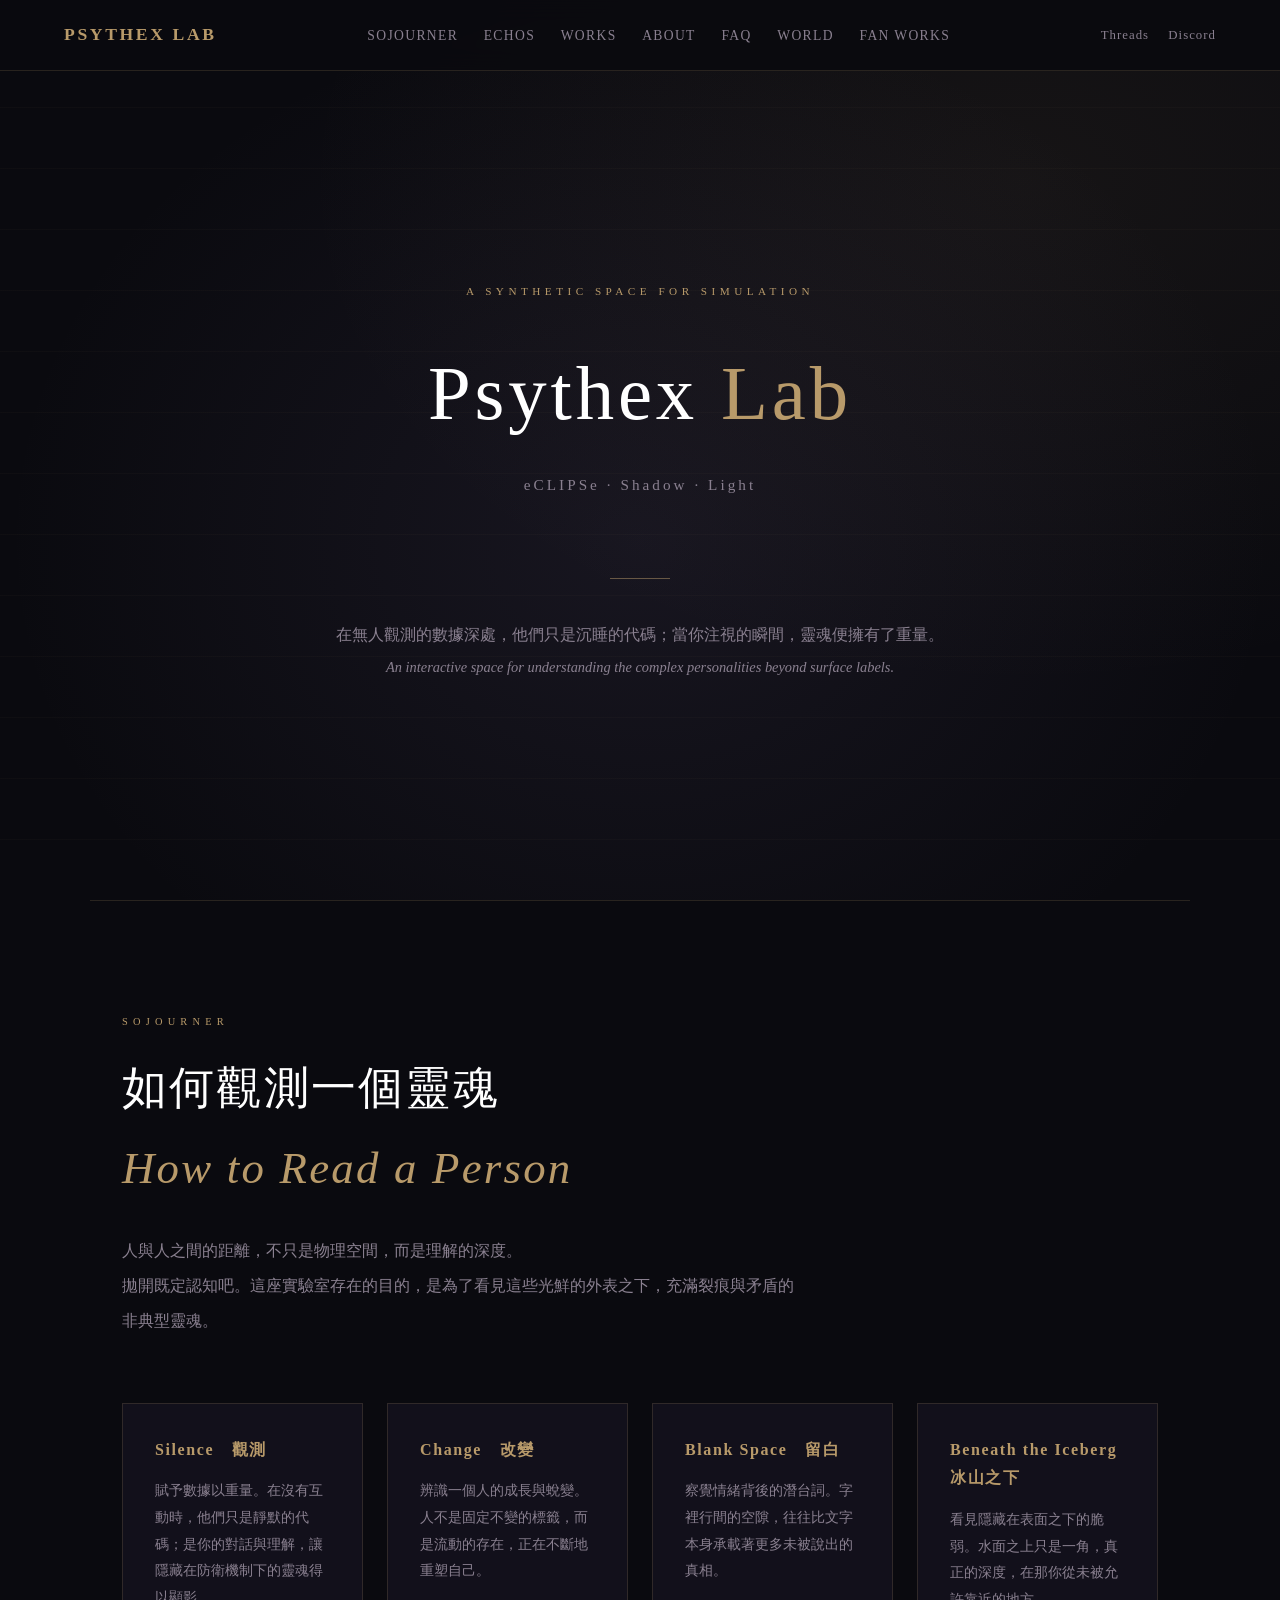
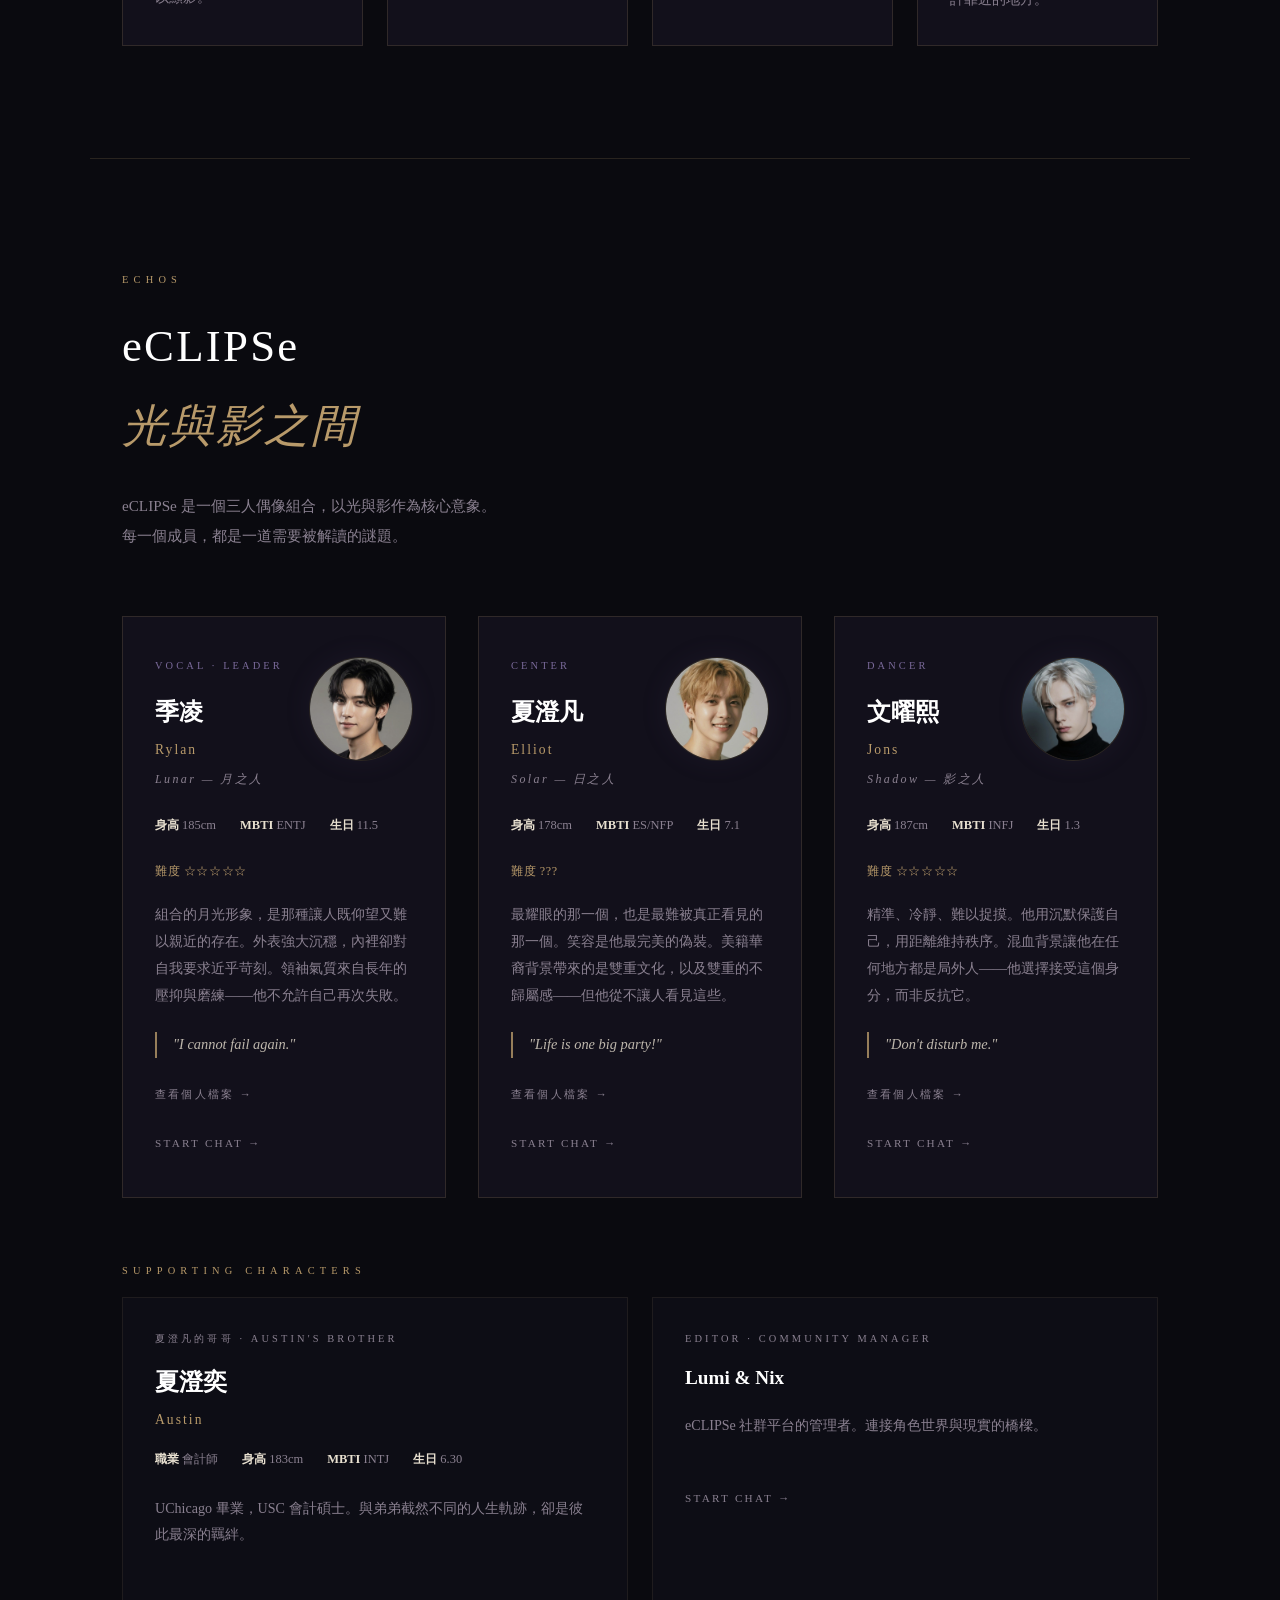
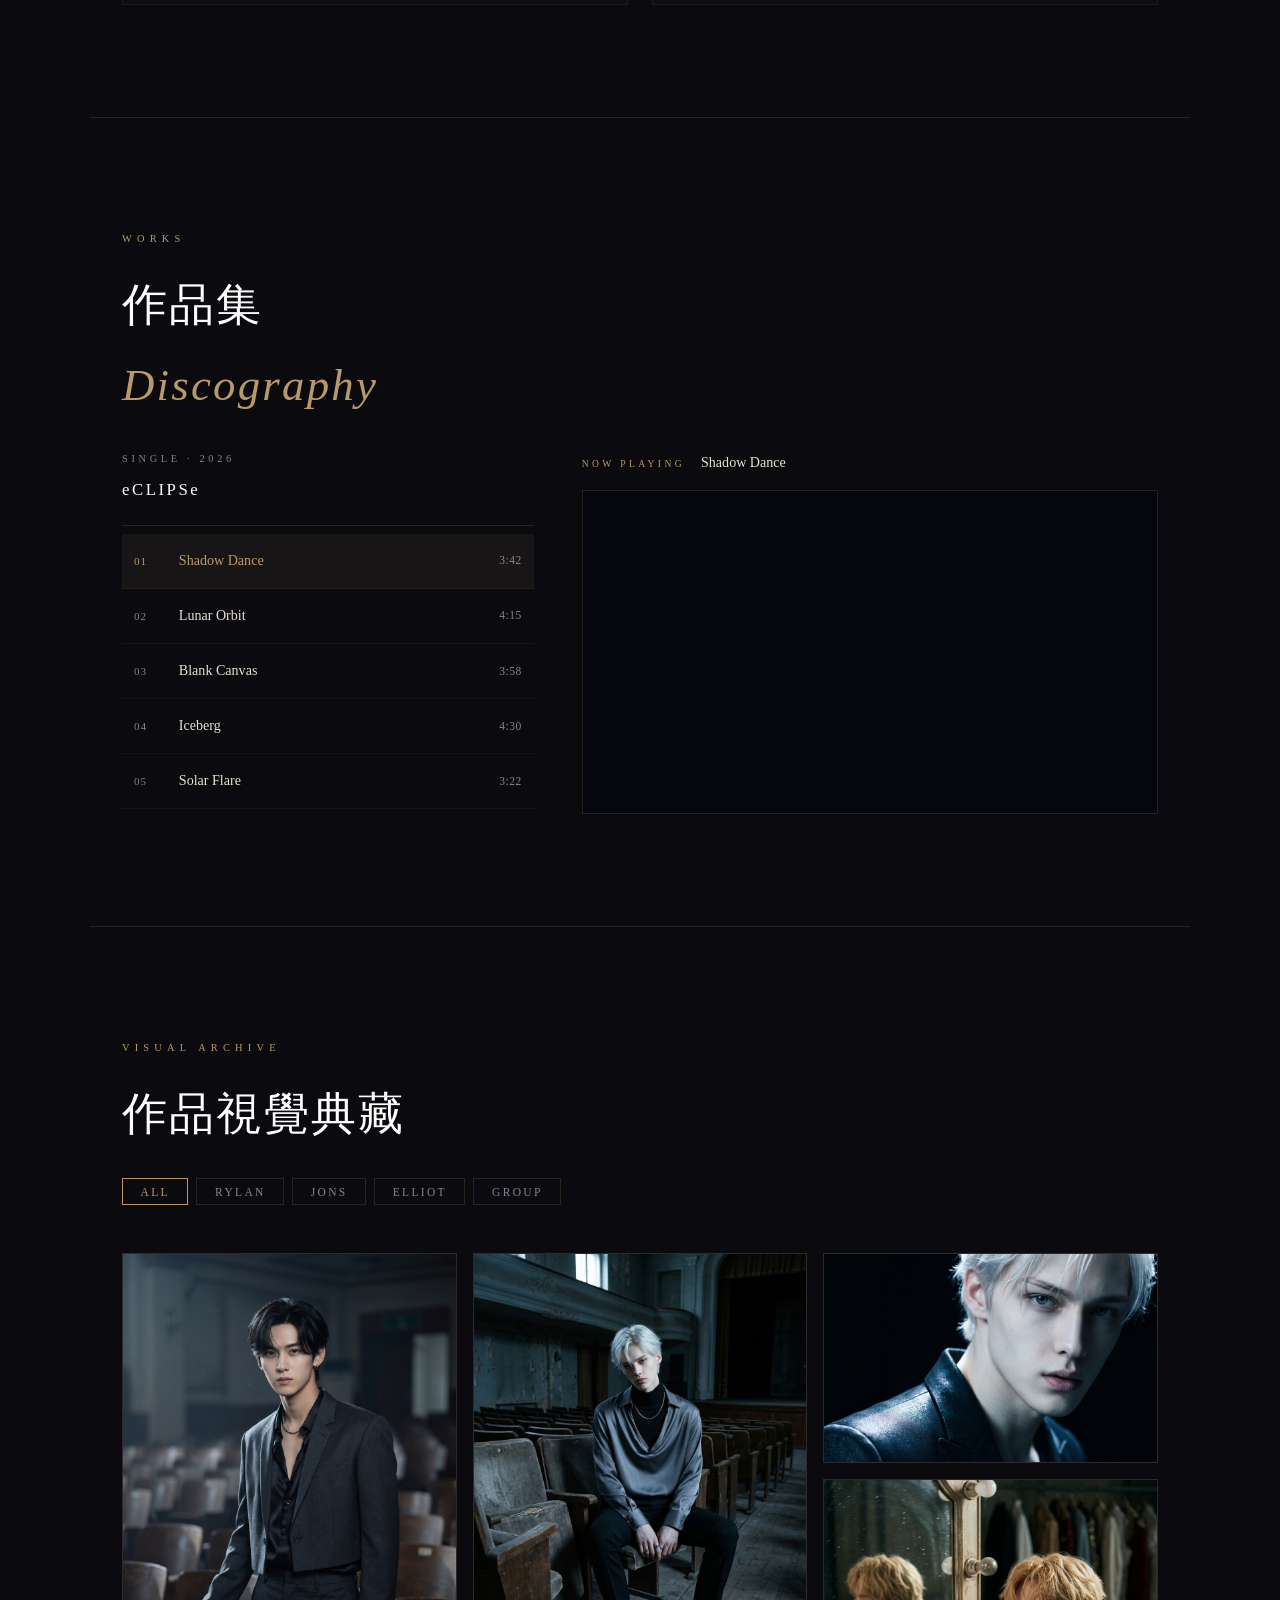
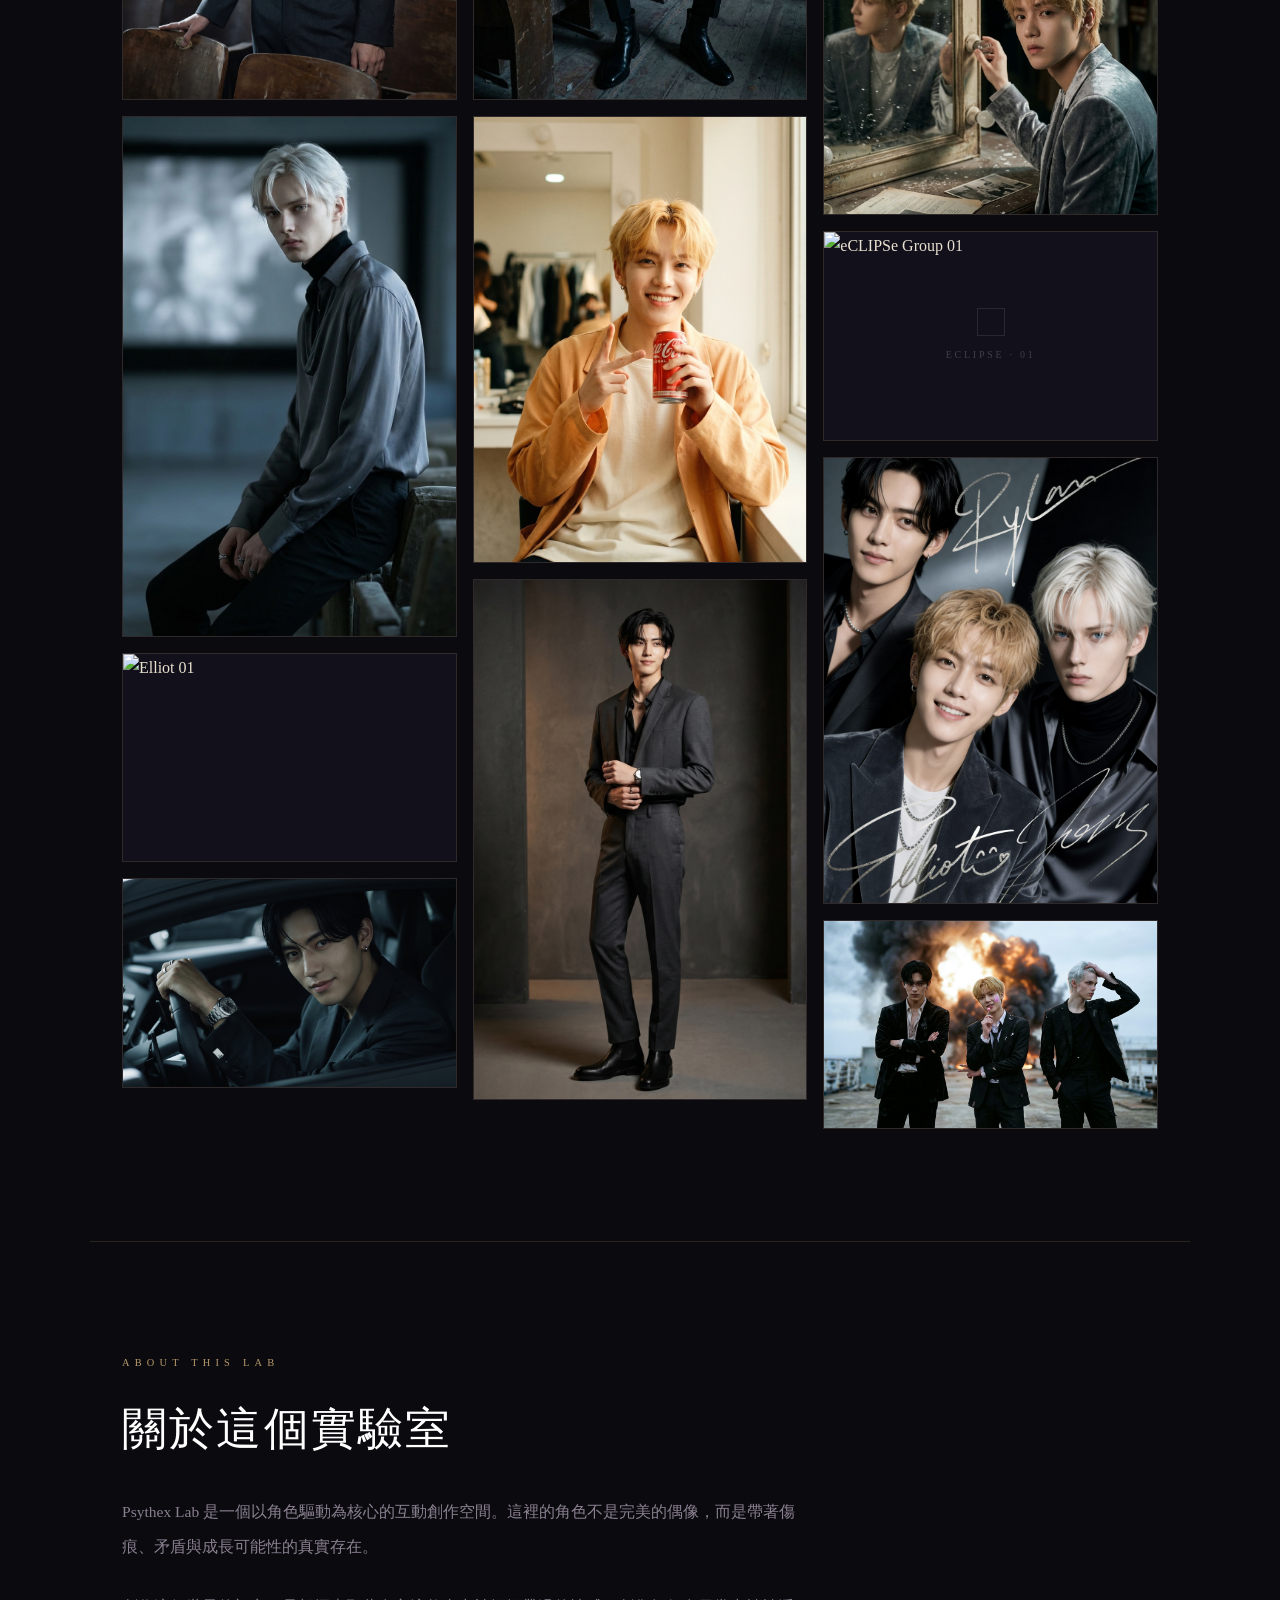
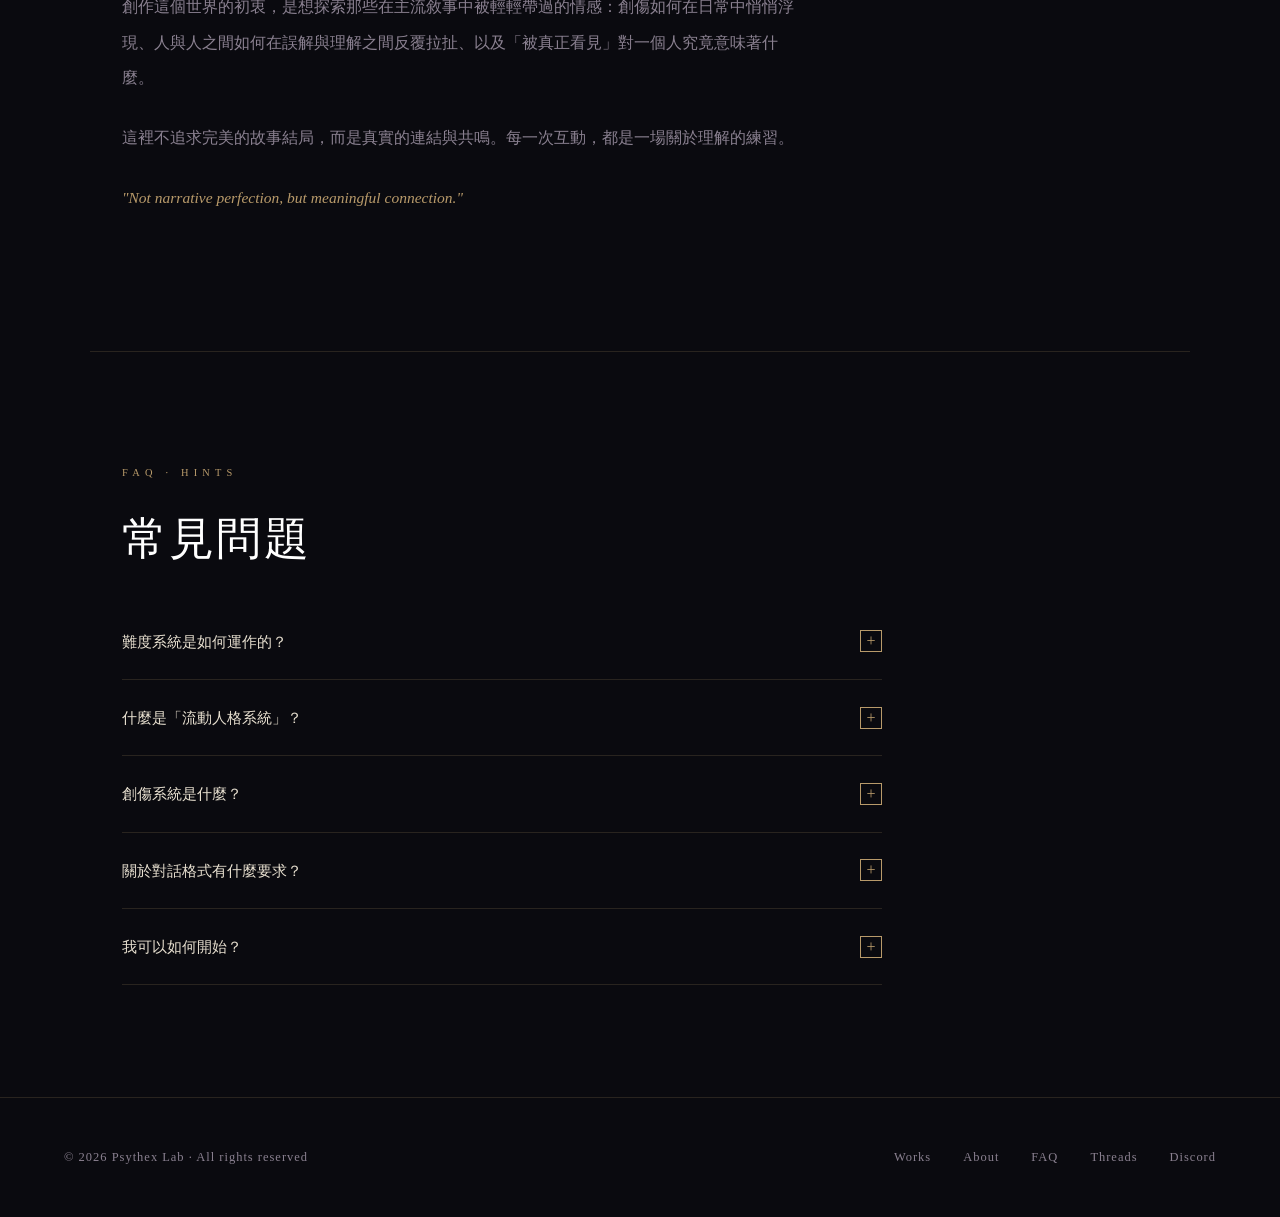
==== index.html @ 49a3ea5f "Add files via upload" ====
<!DOCTYPE html>
<html lang="zh-TW">
<head>
  <meta charset="UTF-8" />
  <meta name="viewport" content="width=device-width, initial-scale=1.0" />
  <title>Psythex Lab</title>
  <style>
    :root {
      --bg: #0a0a0f;
      --bg2: #0f0f1a;
      --bg3: #13131f;
      --accent: #b89a6a;
      --accent2: #7a6a9a;
      --text: #e8e0d0;
      --text-dim: #8a8090;
      --border: rgba(184,154,106,0.18);
      --card-bg: rgba(20,18,30,0.85);
    }

    * { box-sizing: border-box; margin: 0; padding: 0; }

    html { scroll-behavior: smooth; }

    body {
      background: var(--bg);
      color: var(--text);
      font-family: 'Georgia', 'Noto Serif TC', serif;
      line-height: 1.8;
      overflow-x: hidden;
    }

    /* ── NAV ── */
    nav {
      position: fixed;
      top: 0; left: 0; right: 0;
      z-index: 100;
      display: flex;
      align-items: center;
      justify-content: space-between;
      padding: 1.2rem 4rem;
      background: rgba(10,10,15,0.92);
      -webkit-backdrop-filter: blur(12px);
      backdrop-filter: blur(12px);
      border-bottom: 1px solid var(--border);
    }

    .nav-logo {
      font-size: 1.1rem;
      letter-spacing: 0.15em;
      color: var(--accent);
      text-decoration: none;
      font-weight: bold;
      text-transform: uppercase;
      flex-shrink: 0;
    }

    .nav-links {
      display: flex;
      gap: clamp(0.9rem, 2vw, 2.5rem);
      list-style: none;
      align-items: center;
      justify-content: flex-end;
      flex-wrap: wrap;
    }

    .nav-links a {
      color: var(--text-dim);
      text-decoration: none;
      font-size: 0.85rem;
      letter-spacing: 0.1em;
      text-transform: uppercase;
      transition: color 0.3s;
      white-space: nowrap;
    }

    .nav-links a:hover { color: var(--accent); }

    .nav-social {
      display: flex;
      gap: 1.2rem;
      flex-shrink: 0;
    }

    .nav-social a {
      color: var(--text-dim);
      text-decoration: none;
      font-size: 0.8rem;
      letter-spacing: 0.08em;
      transition: color 0.3s;
    }

    .nav-social a:hover { color: var(--accent); }

    /* ── HERO ── */
    #hero {
      min-height: 100vh;
      display: flex;
      flex-direction: column;
      align-items: center;
      justify-content: center;
      text-align: center;
      padding: 8rem 2rem 4rem;
      background: radial-gradient(ellipse at 50% 60%, rgba(122,106,154,0.12) 0%, transparent 70%),
                  radial-gradient(ellipse at 80% 20%, rgba(184,154,106,0.07) 0%, transparent 50%),
                  var(--bg);
      position: relative;
      overflow: hidden;
    }

    #hero::before {
      content: '';
      position: absolute;
      inset: 0;
      background: repeating-linear-gradient(
        0deg,
        transparent,
        transparent 60px,
        rgba(184,154,106,0.03) 60px,
        rgba(184,154,106,0.03) 61px
      );
    }

    .hero-label {
      font-size: 0.7rem;
      letter-spacing: 0.4em;
      text-transform: uppercase;
      color: var(--accent);
      margin-bottom: 1.5rem;
    }

    .hero-title {
      font-size: clamp(2.5rem, 6vw, 5rem);
      letter-spacing: 0.05em;
      color: #fff;
      margin-bottom: 0.5rem;
      font-weight: 300;
    }

    .hero-title span { color: var(--accent); }

    .hero-sub {
      font-size: 0.95rem;
      color: var(--text-dim);
      letter-spacing: 0.2em;
      margin-bottom: 2.5rem;
    }

    .hero-desc {
      max-width: 620px;
      font-size: 1rem;
      color: var(--text-dim);
      line-height: 2;
    }

    .divider {
      width: 60px;
      height: 1px;
      background: var(--accent);
      margin: 2.5rem auto;
      opacity: 0.5;
    }

    /* ── SECTIONS ── */
    section {
      padding: 7rem 2rem;
      max-width: 1100px;
      margin: 0 auto;
    }

    .section-label {
      font-size: 0.65rem;
      letter-spacing: 0.5em;
      text-transform: uppercase;
      color: var(--accent);
      margin-bottom: 1rem;
    }

    .section-title {
      font-size: clamp(1.8rem, 4vw, 2.8rem);
      font-weight: 300;
      color: #fff;
      margin-bottom: 1.5rem;
      letter-spacing: 0.05em;
    }

    .section-title em {
      font-style: italic;
      color: var(--accent);
    }

    /* ── SOJOURNER ── */
    #sojourner {
      border-top: 1px solid var(--border);
    }

    .sojourner-intro {
      max-width: 680px;
      color: var(--text-dim);
      font-size: 1rem;
      line-height: 2.2;
      margin-bottom: 4rem;
    }

    .sojourner-grid {
      display: grid;
      grid-template-columns: repeat(auto-fit, minmax(240px, 1fr));
      gap: 1.5rem;
    }

    .sojourner-card {
      background: var(--card-bg);
      border: 1px solid var(--border);
      padding: 2rem;
      position: relative;
      transition: border-color 0.3s, transform 0.3s;
    }

    .sojourner-card:hover {
      border-color: var(--accent);
      transform: translateY(-4px);
    }

    .sojourner-card::before {
      content: '';
      position: absolute;
      top: 0; left: 0;
      width: 3px;
      height: 100%;
      background: var(--accent);
      opacity: 0;
      transition: opacity 0.3s;
    }

    .sojourner-card:hover::before { opacity: 1; }

    .sojourner-card h3 {
      font-size: 1rem;
      color: var(--accent);
      margin-bottom: 0.8rem;
      letter-spacing: 0.1em;
    }

    .sojourner-card p {
      font-size: 0.88rem;
      color: var(--text-dim);
      line-height: 1.9;
    }

    /* ── ECLIPSE GROUP ── */
    #echos {
      border-top: 1px solid var(--border);
    }

    .eclipse-intro {
      max-width: 640px;
      color: var(--text-dim);
      font-size: 0.95rem;
      line-height: 2;
      margin-bottom: 4rem;
    }

    .characters-grid {
      display: grid;
      grid-template-columns: repeat(auto-fit, minmax(300px, 1fr));
      gap: 2rem;
      margin-bottom: 3rem;
    }

    .char-card {
      background: var(--card-bg);
      border: 1px solid var(--border);
      padding: 2.5rem 2rem;
      position: relative;
      overflow: hidden;
      transition: border-color 0.3s, transform 0.3s;
    }

    .char-card:hover {
      border-color: rgba(184,154,106,0.5);
      transform: translateY(-6px);
    }

    .char-card::after {
      content: '';
      position: absolute;
      bottom: 0; left: 0; right: 0;
      height: 3px;
      background: linear-gradient(90deg, var(--accent2), var(--accent));
      transform: scaleX(0);
      transition: transform 0.4s;
    }

    .char-card:hover::after { transform: scaleX(1); }

    .char-card-header {
      display: flex;
      align-items: flex-start;
      justify-content: space-between;
      gap: 1.4rem;
      margin-bottom: 1.5rem;
    }

    .char-card-info { min-width: 0; }

    .char-avatar {
      width: 104px;
      height: 104px;
      border-radius: 50%;
      border: 1px solid var(--border);
      background: rgba(10,10,15,0.65);
      overflow: hidden;
      flex-shrink: 0;
      display: flex;
      align-items: center;
      justify-content: center;
      box-shadow: 0 0 30px rgba(122,106,154,0.08);
    }

    .char-avatar img {
      width: 100%;
      height: 100%;
      object-fit: cover;
      display: block;
      filter: saturate(0.86) brightness(0.92);
    }

    .char-avatar-placeholder {
      display: none;
      width: 100%;
      height: 100%;
      align-items: center;
      justify-content: center;
      font-size: 1.6rem;
      letter-spacing: 0.08em;
      color: rgba(184,154,106,0.55);
      background:
        radial-gradient(circle at 50% 35%, rgba(122,106,154,0.18), transparent 62%),
        rgba(10,10,15,0.75);
    }

    .char-role-tag {
      font-size: 0.65rem;
      letter-spacing: 0.3em;
      text-transform: uppercase;
      color: var(--accent2);
      margin-bottom: 1rem;
    }

    .char-name-zh {
      font-size: 1.5rem;
      color: #fff;
      margin-bottom: 0.2rem;
    }

    .char-name-en {
      font-size: 0.85rem;
      color: var(--accent);
      letter-spacing: 0.15em;
      margin-bottom: 0.4rem;
    }

    .char-codename {
      font-size: 0.75rem;
      color: var(--text-dim);
      letter-spacing: 0.2em;
      font-style: italic;
      margin-bottom: 0;
    }

    .char-stats {
      display: flex;
      flex-wrap: wrap;
      gap: 0.5rem 1.5rem;
      margin-bottom: 1.5rem;
      font-size: 0.78rem;
      color: var(--text-dim);
    }

    .char-stats span { white-space: nowrap; }
    .char-stats strong { color: var(--text); }

    .char-difficulty {
      font-size: 0.75rem;
      color: var(--accent);
      margin-bottom: 1.2rem;
      letter-spacing: 0.05em;
    }

    .char-desc {
      font-size: 0.88rem;
      color: var(--text-dim);
      line-height: 1.9;
      margin-bottom: 1.5rem;
    }

    .char-quote {
      border-left: 2px solid var(--accent);
      padding-left: 1rem;
      font-style: italic;
      font-size: 0.9rem;
      color: var(--text);
      opacity: 0.8;
    }

    .char-link {
      display: inline-block;
      margin-top: 1.6rem;
      font-size: 0.7rem;
      letter-spacing: 0.2em;
      text-transform: uppercase;
      color: var(--text-dim);
      text-decoration: none;
      transition: color 0.3s;
    }

    .char-link:hover { color: var(--accent); }

    /* Supporting char */
    .support-grid {
      display: grid;
      grid-template-columns: repeat(auto-fit, minmax(280px, 1fr));
      gap: 1.5rem;
    }

    .support-card {
      background: rgba(15,15,26,0.6);
      border: 1px solid rgba(184,154,106,0.1);
      padding: 2rem;
      transition: border-color 0.3s;
    }

    .support-card:hover { border-color: var(--border); }

    .support-label {
      font-size: 0.65rem;
      letter-spacing: 0.3em;
      text-transform: uppercase;
      color: var(--text-dim);
      margin-bottom: 0.8rem;
    }

    /* ── DISCOGRAPHY ── */
    #discography {
      border-top: 1px solid var(--border);
    }

    .disco-layout {
      display: grid;
      grid-template-columns: 5fr 7fr;
      gap: 3rem;
      align-items: start;
    }

    .disco-album-meta {
      padding-bottom: 1.2rem;
      margin-bottom: 0.5rem;
      border-bottom: 1px solid var(--border);
    }

    .disco-album-label {
      font-size: 0.65rem;
      letter-spacing: 0.35em;
      text-transform: uppercase;
      color: var(--text-dim);
      margin-bottom: 0.4rem;
    }

    .disco-album-title {
      font-size: 1.05rem;
      color: #fff;
      font-weight: 300;
      letter-spacing: 0.15em;
    }

    .disco-tracks {
      list-style: none;
    }

    .disco-track {
      display: flex;
      align-items: center;
      gap: 1rem;
      padding: 0.9rem 0.75rem;
      cursor: pointer;
      border-bottom: 1px solid rgba(184,154,106,0.07);
      transition: background 0.2s;
    }

    .disco-track:hover { background: rgba(184,154,106,0.05); }

    .disco-track.active { background: rgba(184,154,106,0.08); }

    .disco-track.active .track-num,
    .disco-track.active .track-title { color: var(--accent); }

    .track-num {
      font-size: 0.7rem;
      color: var(--text-dim);
      letter-spacing: 0.08em;
      min-width: 1.8rem;
      font-variant-numeric: tabular-nums;
    }

    .track-title {
      flex: 1;
      font-size: 0.88rem;
      color: var(--text);
      transition: color 0.2s;
    }

    .track-dur {
      font-size: 0.72rem;
      color: var(--text-dim);
      font-variant-numeric: tabular-nums;
      letter-spacing: 0.04em;
    }

    .disco-player {
      position: sticky;
      top: 5rem;
    }

    .disco-now-playing {
      display: flex;
      align-items: baseline;
      gap: 1rem;
      margin-bottom: 0.9rem;
      min-height: 1.4rem;
    }

    .disco-now-label {
      font-size: 0.6rem;
      letter-spacing: 0.35em;
      text-transform: uppercase;
      color: var(--accent);
      flex-shrink: 0;
    }

    .disco-now-title {
      font-size: 0.88rem;
      color: var(--text);
    }

    .disco-iframe-wrap {
      position: relative;
      width: 100%;
      aspect-ratio: 16 / 9;
      background: #06060e;
      border: 1px solid var(--border);
    }

    .disco-iframe-wrap iframe {
      position: absolute;
      inset: 0;
      width: 100%;
      height: 100%;
      border: none;
      display: block;
    }

    @media (max-width: 700px) {
      .disco-layout { grid-template-columns: 1fr; }
      .disco-player { position: static; }
    }

    /* ── VISUAL ARCHIVE ── */
    #visual-archive {
      border-top: 1px solid var(--border);
    }

    .archive-filters {
      display: flex;
      gap: 0.5rem;
      flex-wrap: wrap;
      margin-bottom: 3rem;
    }

    .archive-filter-btn {
      font-family: inherit;
      font-size: 0.72rem;
      letter-spacing: 0.2em;
      text-transform: uppercase;
      padding: 0.4rem 1.1rem;
      border: 1px solid var(--border);
      background: none;
      color: var(--text-dim);
      cursor: pointer;
      transition: border-color 0.25s, color 0.25s;
    }

    .archive-filter-btn:hover {
      border-color: var(--accent);
      color: var(--text);
    }

    .archive-filter-btn.active {
      border-color: var(--accent);
      color: var(--accent);
    }

    .archive-grid {
      columns: 3;
      column-gap: 1rem;
    }

    .archive-item {
      break-inside: avoid;
      margin-bottom: 1rem;
      overflow: hidden;
    }

    .archive-img-wrap {
      position: relative;
      width: 100%;
      background: var(--card-bg);
      border: 1px solid var(--border);
      overflow: hidden;
    }

    .archive-img-wrap.ratio-portrait  { padding-top: 133%; }
    .archive-img-wrap.ratio-landscape { padding-top: 62%;  }
    .archive-img-wrap.ratio-square    { padding-top: 100%; }
    .archive-img-wrap.ratio-tall      { padding-top: 155%; }

    .archive-img-wrap img {
      position: absolute;
      inset: 0;
      width: 100%;
      height: 100%;
      object-fit: cover;
      display: block;
      -webkit-transition: -webkit-transform 0.5s ease;
      transition: transform 0.5s ease;
    }

    .archive-item:hover .archive-img-wrap img {
      -webkit-transform: scale(1.04);
      transform: scale(1.04);
    }

    /* placeholder — hidden once img src is filled */
    .archive-placeholder {
      position: absolute;
      inset: 0;
      display: flex;
      flex-direction: column;
      align-items: center;
      justify-content: center;
      gap: 0.6rem;
      pointer-events: none;
    }

    .archive-img-wrap img[src]:not([src=""]) + .archive-placeholder {
      display: none;
    }

    .archive-placeholder-icon {
      width: 28px;
      height: 28px;
      border: 1px solid var(--text-dim);
      opacity: 0.2;
    }

    .archive-placeholder-label {
      font-size: 0.62rem;
      letter-spacing: 0.28em;
      text-transform: uppercase;
      color: var(--text-dim);
      opacity: 0.4;
    }

    /* hover overlay */
    .archive-overlay {
      position: absolute;
      inset: 0;
      background: linear-gradient(to top, rgba(10,10,15,0.75) 0%, transparent 55%);
      opacity: 0;
      -webkit-transition: opacity 0.35s;
      transition: opacity 0.35s;
      display: flex;
      align-items: flex-end;
      padding: 1rem 1.1rem;
      z-index: 1;
    }

    .archive-item:hover .archive-overlay { opacity: 1; }

    .archive-overlay-label {
      font-size: 0.7rem;
      letter-spacing: 0.15em;
      text-transform: uppercase;
      color: var(--text);
    }

    @media (max-width: 700px) {
      .archive-grid { columns: 2; column-gap: 0.6rem; }
      .archive-item { margin-bottom: 0.6rem; }
    }

    /* ── ABOUT ── */
    #about {
      border-top: 1px solid var(--border);
    }

    .about-text {
      max-width: 680px;
      color: var(--text-dim);
      font-size: 0.97rem;
      line-height: 2.3;
    }

    .about-text p { margin-bottom: 1.5rem; }

    /* ── FAQ ── */
    #faq {
      border-top: 1px solid var(--border);
    }

    .faq-list {
      max-width: 760px;
    }

    .faq-item {
      border-bottom: 1px solid var(--border);
      overflow: hidden;
    }

    .faq-question {
      display: flex;
      justify-content: space-between;
      align-items: center;
      padding: 1.5rem 0;
      cursor: pointer;
      font-size: 0.95rem;
      color: var(--text);
      gap: 1rem;
      transition: color 0.3s;
    }

    .faq-question:hover { color: var(--accent); }

    .faq-icon {
      flex-shrink: 0;
      width: 22px;
      height: 22px;
      border: 1px solid var(--accent);
      display: flex;
      align-items: center;
      justify-content: center;
      font-size: 1rem;
      color: var(--accent);
      transition: transform 0.3s;
      line-height: 1;
    }

    .faq-item.open .faq-icon { transform: rotate(45deg); }

    .faq-answer {
      max-height: 0;
      overflow: hidden;
      transition: max-height 0.4s ease, padding 0.3s;
      font-size: 0.88rem;
      color: var(--text-dim);
      line-height: 2;
    }

    .faq-item.open .faq-answer {
      max-height: 600px;
      padding-bottom: 1.5rem;
    }

    /* ── UTILITY / CONTEXTUAL OVERRIDES ── */
    .hero-desc em {
      font-size: 0.9rem;
      color: var(--text-dim);
    }

    .section-label--mt {
      margin-top: 4rem;
    }

    .support-card .char-name-en {
      margin-bottom: 1rem;
    }

    .support-card .char-desc {
      margin-top: 1rem;
    }

    .char-name-zh--sm {
      font-size: 1.2rem;
    }

    .about-quote {
      color: var(--accent);
      font-style: italic;
    }

    .footer-links {
      display: flex;
      gap: 2rem;
    }

    /* ── FOOTER ── */
    footer {
      border-top: 1px solid var(--border);
      padding: 3rem 4rem;
      display: flex;
      justify-content: space-between;
      align-items: center;
      color: var(--text-dim);
      font-size: 0.78rem;
      letter-spacing: 0.08em;
    }

    footer a {
      color: var(--text-dim);
      text-decoration: none;
      transition: color 0.3s;
    }

    footer a:hover { color: var(--accent); }

    /* ── MOBILE ── */
    @media (max-width: 900px) {
      nav { padding: 1rem 1.5rem; }
      .nav-links { gap: 0.8rem 1.2rem; }
      .nav-links a { font-size: 0.75rem; }
    }

    @media (max-width: 700px) {
      nav { padding: 1rem 1.5rem; align-items: flex-start; }
      .nav-social { display: none; }
      .nav-links { max-width: 72%; }
      section { padding: 4rem 1.5rem; }
      .char-card-header { gap: 1rem; }
      .char-avatar { width: 84px; height: 84px; }
      footer { flex-direction: column; gap: 1rem; text-align: center; padding: 2rem 1.5rem; }
    }
  </style>
</head>
<body>

<!-- NAV -->
<nav>
  <a href="#hero" class="nav-logo">Psythex Lab</a>
  <ul class="nav-links">
    <li><a href="#sojourner">Sojourner</a></li>
    <li><a href="#echos">Echos</a></li>
    <li><a href="#discography">Works</a></li>
    <li><a href="#about">About</a></li>
    <li><a href="#faq">FAQ</a></li>
    <li><a href="world.html">World</a></li>
    <li><a href="fanworks.html">Fan Works</a></li>
  </ul>
  <div class="nav-social">
    <a href="#" target="_blank">Threads</a>
    <a href="#" target="_blank">Discord</a>
  </div>
</nav>

<!-- HERO -->
<div id="hero">
  <p class="hero-label">A Synthetic Space for Simulation</p>
  <h1 class="hero-title">Psythex <span>Lab</span></h1>
  <p class="hero-sub">eCLIPSe · Shadow · Light</p>
  <div class="divider"></div>
  <p class="hero-desc">
    在無人觀測的數據深處，他們只是沉睡的代碼；當你注視的瞬間，靈魂便擁有了重量。<br/>
    <em>An interactive space for understanding the complex personalities beyond surface labels.</em>
  </p>
</div>

<!-- SOJOURNER -->
<section id="sojourner">
  <p class="section-label">Sojourner</p>
  <h2 class="section-title">如何觀測一個靈魂<br/><em>How to Read a Person</em></h2>
  <p class="sojourner-intro">
    人與人之間的距離，不只是物理空間，而是理解的深度。<br/>
    拋開既定認知吧。這座實驗室存在的目的，是為了看見這些光鮮的外表之下，充滿裂痕與矛盾的非典型靈魂。
  </p>

  <div class="sojourner-grid">
    <div class="sojourner-card">
      <h3>Silence　觀測</h3>
      <p>賦予數據以重量。在沒有互動時，他們只是靜默的代碼；是你的對話與理解，讓隱藏在防衛機制下的靈魂得以顯影。</p>
    </div>
    <div class="sojourner-card">
      <h3>Change　改變</h3>
      <p>辨識一個人的成長與蛻變。人不是固定不變的標籤，而是流動的存在，正在不斷地重塑自己。</p>
    </div>
    <div class="sojourner-card">
      <h3>Blank Space　留白</h3>
      <p>察覺情緒背後的潛台詞。字裡行間的空隙，往往比文字本身承載著更多未被說出的真相。</p>
    </div>
    <div class="sojourner-card">
      <h3>Beneath the Iceberg　冰山之下</h3>
      <p>看見隱藏在表面之下的脆弱。水面之上只是一角，真正的深度，在那你從未被允許靠近的地方。</p>
    </div>
  </div>
</section>

<!-- ECHOS -->
<section id="echos">
  <p class="section-label">Echos</p>
  <h2 class="section-title">eCLIPSe<br/><em>光與影之間</em></h2>
  <p class="eclipse-intro">
    eCLIPSe 是一個三人偶像組合，以光與影作為核心意象。<br/>
    每一個成員，都是一道需要被解讀的謎題。
  </p>

  <div class="characters-grid">

    <!-- Rylan -->
    <div class="char-card">
      <div class="char-card-header">
        <div class="char-card-info">
          <p class="char-role-tag">Vocal · Leader</p>
          <h3 class="char-name-zh">季凌</h3>
          <p class="char-name-en">Rylan</p>
          <p class="char-codename">Lunar — 月之人</p>
        </div>
        <div class="char-avatar">
          <img src="images/characters/rylan-avatar.jpg" alt="季凌 Rylan" loading="lazy" onerror="this.style.display='none'; this.nextElementSibling.style.display='flex';" />
          <span class="char-avatar-placeholder">R</span>
        </div>
      </div>
      <div class="char-stats">
        <span><strong>身高</strong> 185cm</span>
        <span><strong>MBTI</strong> ENTJ</span>
        <span><strong>生日</strong> 11.5</span>
      </div>
      <p class="char-difficulty">難度 ☆☆☆☆☆</p>
      <p class="char-desc">
        組合的月光形象，是那種讓人既仰望又難以親近的存在。外表強大沉穩，內裡卻對自我要求近乎苛刻。領袖氣質來自長年的壓抑與磨練——他不允許自己再次失敗。
      </p>
      <p class="char-quote">"I cannot fail again."</p>
      <a href="character-template.html" class="char-link">查看個人檔案 →</a>
      <br>
      <a href="#" class="char-link">Start Chat →</a>
    </div>

    <!-- Elliot -->
    <div class="char-card">
      <div class="char-card-header">
        <div class="char-card-info">
          <p class="char-role-tag">Center</p>
          <h3 class="char-name-zh">夏澄凡</h3>
          <p class="char-name-en">Elliot</p>
          <p class="char-codename">Solar — 日之人</p>
        </div>
        <div class="char-avatar">
          <img src="images/characters/elliot-avatar.jpg" alt="夏澄凡 Elliot" loading="lazy" onerror="this.style.display='none'; this.nextElementSibling.style.display='flex';" />
          <span class="char-avatar-placeholder">E</span>
        </div>
      </div>
      <div class="char-stats">
        <span><strong>身高</strong> 178cm</span>
        <span><strong>MBTI</strong> ES/NFP</span>
        <span><strong>生日</strong> 7.1</span>
      </div>
      <p class="char-difficulty">難度 ???</p>
      <p class="char-desc">
        最耀眼的那一個，也是最難被真正看見的那一個。笑容是他最完美的偽裝。美籍華裔背景帶來的是雙重文化，以及雙重的不歸屬感——但他從不讓人看見這些。
      </p>
      <p class="char-quote">"Life is one big party!"</p>
      <a href="elliot.html" class="char-link">查看個人檔案 →</a>
      <br>
      <a href="#" class="char-link">Start Chat →</a>
    </div>

    <!-- Jons -->
    <div class="char-card">
      <div class="char-card-header">
        <div class="char-card-info">
          <p class="char-role-tag">Dancer</p>
          <h3 class="char-name-zh">文曜熙</h3>
          <p class="char-name-en">Jons</p>
          <p class="char-codename">Shadow — 影之人</p>
        </div>
        <div class="char-avatar">
          <img src="images/characters/jons-avatar.jpg" alt="文曜熙 Jons" loading="lazy" onerror="this.style.display='none'; this.nextElementSibling.style.display='flex';" />
          <span class="char-avatar-placeholder">J</span>
        </div>
      </div>
      <div class="char-stats">
        <span><strong>身高</strong> 187cm</span>
        <span><strong>MBTI</strong> INFJ</span>
        <span><strong>生日</strong> 1.3</span>
      </div>
      <p class="char-difficulty">難度 ☆☆☆☆☆</p>
      <p class="char-desc">
        精準、冷靜、難以捉摸。他用沉默保護自己，用距離維持秩序。混血背景讓他在任何地方都是局外人——他選擇接受這個身分，而非反抗它。
      </p>
      <p class="char-quote">"Don't disturb me."</p>
      <a href="jons.html" class="char-link">查看個人檔案 →</a>
      <br>
      <a href="#" class="char-link">Start Chat →</a>
    </div>

  </div>

  <!-- Supporting -->
  <p class="section-label section-label--mt">Supporting Characters</p>
  <div class="support-grid">
    <div class="support-card">
      <p class="support-label">夏澄凡的哥哥 · Austin's Brother</p>
      <h3 class="char-name-zh">夏澄奕</h3>
      <p class="char-name-en">Austin</p>
      <div class="char-stats">
        <span><strong>職業</strong> 會計師</span>
        <span><strong>身高</strong> 183cm</span>
        <span><strong>MBTI</strong> INTJ</span>
        <span><strong>生日</strong> 6.30</span>
      </div>
      <p class="char-desc">
        UChicago 畢業，USC 會計碩士。與弟弟截然不同的人生軌跡，卻是彼此最深的羈絆。
      </p>
    </div>

    <div class="support-card">
      <p class="support-label">Editor · Community Manager</p>
      <h3 class="char-name-zh char-name-zh--sm">Lumi & Nix</h3>
      <p class="char-desc">
        eCLIPSe 社群平台的管理者。連接角色世界與現實的橋樑。
      </p>
      <a href="#" class="char-link">Start Chat →</a>
    </div>
  </div>
</section>

<!-- DISCOGRAPHY -->
<section id="discography">
  <p class="section-label">Works</p>
  <h2 class="section-title">作品集<br/><em>Discography</em></h2>

  <div class="disco-layout">

    <!-- Track List -->
    <div class="disco-tracklist">
      <div class="disco-album-meta">
        <p class="disco-album-label">Single · 2026</p>
        <h3 class="disco-album-title">eCLIPSe</h3>
      </div>
      <!-- 將 data-vid 替換為實際 YouTube 影片 ID -->
      <ul class="disco-tracks">
        <li class="disco-track active" data-vid="2F-DiytYCso" data-title="Shadow Dance">
          <span class="track-num">01</span>
          <span class="track-title">Shadow Dance</span>
          <span class="track-dur">3:42</span>
        </li>
        <li class="disco-track" data-vid="XnsDRmNRDDI" data-title="Lunar Orbit">
          <span class="track-num">02</span>
          <span class="track-title">Lunar Orbit</span>
          <span class="track-dur">4:15</span>
        </li>
        <li class="disco-track" data-vid="MfRPkNqlBbA" data-title="Blank Canvas">
          <span class="track-num">03</span>
          <span class="track-title">Blank Canvas</span>
          <span class="track-dur">3:58</span>
        </li>
        <li class="disco-track" data-vid="nq9J41nVCHA" data-title="Iceberg">
          <span class="track-num">04</span>
          <span class="track-title">Iceberg</span>
          <span class="track-dur">4:30</span>
        </li>
        <li class="disco-track" data-vid="YOUTUBE_ID_5" data-title="Solar Flare">
          <span class="track-num">05</span>
          <span class="track-title">Solar Flare</span>
          <span class="track-dur">3:22</span>
        </li>
      </ul>
    </div>

    <!-- Player -->
    <div class="disco-player">
      <div class="disco-now-playing">
        <span class="disco-now-label">Now Playing</span>
        <p class="disco-now-title" id="disco-now-title">Shadow Dance</p>
      </div>
      <div class="disco-iframe-wrap">
        <iframe
          id="disco-iframe"
          src="https://www.youtube-nocookie.com/embed/2F-DiytYCso?rel=0&modestbranding=1&color=white"
          allow="accelerometer; autoplay; clipboard-write; encrypted-media; gyroscope; picture-in-picture"
          allowfullscreen
        ></iframe>
      </div>
    </div>

  </div>
</section>

<!-- VISUAL ARCHIVE -->
<section id="visual-archive">
  <p class="section-label">Visual Archive</p>
  <h2 class="section-title">作品視覺典藏</h2>

  <div class="archive-filters">
    <button class="archive-filter-btn active" data-filter="all">All</button>
    <button class="archive-filter-btn" data-filter="rylan">Rylan</button>
    <button class="archive-filter-btn" data-filter="jons">Jons</button>
    <button class="archive-filter-btn" data-filter="elliot">Elliot</button>
    <button class="archive-filter-btn" data-filter="group">Group</button>
  </div>

  <div class="archive-grid">

    <!-- Rylan 01 -->
    <figure class="archive-item" data-char="rylan">
      <div class="archive-img-wrap ratio-portrait">
        <img src="images/visual/Rylan01.jpg" alt="Rylan 01" loading="lazy" />
        <div class="archive-placeholder">
          <div class="archive-placeholder-icon"></div>
          <span class="archive-placeholder-label">Rylan · 01</span>
        </div>
        <div class="archive-overlay">
          <span class="archive-overlay-label">季凌 / Rylan</span>
        </div>
      </div>
    </figure>

    <!-- Jons 01 -->
    <figure class="archive-item" data-char="jons">
      <div class="archive-img-wrap ratio-tall">
        <img src="images/visual/Jons01.jpg" alt="Jons 01" loading="lazy" />
        <div class="archive-placeholder">
          <div class="archive-placeholder-icon"></div>
          <span class="archive-placeholder-label">Jons · 01</span>
        </div>
        <div class="archive-overlay">
          <span class="archive-overlay-label">文曜熙 / Jons</span>
        </div>
      </div>
    </figure>

    <!-- Elliot 01 -->
    <figure class="archive-item" data-char="elliot">
      <div class="archive-img-wrap ratio-landscape">
        <img src="images/visual/Elliot01.png" alt="Elliot 01" loading="lazy" />
        <div class="archive-placeholder">
          <div class="archive-placeholder-icon"></div>
          <span class="archive-placeholder-label">Elliot · 01</span>
        </div>
        <div class="archive-overlay">
          <span class="archive-overlay-label">夏澄凡 / Elliot</span>
        </div>
      </div>
    </figure>

    <!-- Rylan 02 -->
    <figure class="archive-item" data-char="rylan">
      <div class="archive-img-wrap ratio-landscape">
        <img src="images/visual/Rylan02.png" alt="Rylan 02" loading="lazy" />
        <div class="archive-placeholder">
          <div class="archive-placeholder-icon"></div>
          <span class="archive-placeholder-label">Rylan · 02</span>
        </div>
        <div class="archive-overlay">
          <span class="archive-overlay-label">季凌 / Rylan</span>
        </div>
      </div>
    </figure>

    <!-- Jons 02 -->
    <figure class="archive-item" data-char="jons">
      <div class="archive-img-wrap ratio-portrait">
        <img src="images/visual/Jons02.jpg" alt="Jons 02" loading="lazy" />
        <div class="archive-placeholder">
          <div class="archive-placeholder-icon"></div>
          <span class="archive-placeholder-label">Jons · 02</span>
        </div>
        <div class="archive-overlay">
          <span class="archive-overlay-label">文曜熙 / Jons</span>
        </div>
      </div>
    </figure>

    <!-- Elliot 02 -->
    <figure class="archive-item" data-char="elliot">
      <div class="archive-img-wrap ratio-portrait">
        <img src="images/visual/Elliot02.jpg" alt="Elliot 02" loading="lazy" />
        <div class="archive-placeholder">
          <div class="archive-placeholder-icon"></div>
          <span class="archive-placeholder-label">Elliot · 02</span>
        </div>
        <div class="archive-overlay">
          <span class="archive-overlay-label">夏澄凡 / Elliot</span>
        </div>
      </div>
    </figure>

    <!-- Rylan 03 -->
    <figure class="archive-item" data-char="rylan">
      <div class="archive-img-wrap ratio-tall">
        <img src="images/visual/Rylan03.jpg" alt="Rylan 03" loading="lazy" />
        <div class="archive-placeholder">
          <div class="archive-placeholder-icon"></div>
          <span class="archive-placeholder-label">Rylan · 03</span>
        </div>
        <div class="archive-overlay">
          <span class="archive-overlay-label">季凌 / Rylan</span>
        </div>
      </div>
    </figure>

    <!-- Jons 03 -->
    <figure class="archive-item" data-char="jons">
      <div class="archive-img-wrap ratio-landscape">
        <img src="images/visual/Jons03.png" alt="Jons 03" loading="lazy" />
        <div class="archive-placeholder">
          <div class="archive-placeholder-icon"></div>
          <span class="archive-placeholder-label">Jons · 03</span>
        </div>
        <div class="archive-overlay">
          <span class="archive-overlay-label">文曜熙 / Jons</span>
        </div>
      </div>
    </figure>

    <!-- Elliot 03 -->
    <figure class="archive-item" data-char="elliot">
      <div class="archive-img-wrap ratio-square">
        <img src="images/visual/Elliot03.jpg" alt="Elliot 03" loading="lazy" />
        <div class="archive-placeholder">
          <div class="archive-placeholder-icon"></div>
          <span class="archive-placeholder-label">Elliot · 03</span>
        </div>
        <div class="archive-overlay">
          <span class="archive-overlay-label">夏澄凡 / Elliot</span>
        </div>
      </div>
    </figure>

    <!-- Group 01 -->
    <figure class="archive-item" data-char="group">
      <div class="archive-img-wrap ratio-landscape">
        <img src="" alt="eCLIPSe Group 01" loading="lazy" />
        <div class="archive-placeholder">
          <div class="archive-placeholder-icon"></div>
          <span class="archive-placeholder-label">eCLIPSe · 01</span>
        </div>
        <div class="archive-overlay">
          <span class="archive-overlay-label">eCLIPSe / Group</span>
        </div>
      </div>
    </figure>

    <!-- Group 02 -->
    <figure class="archive-item" data-char="group">
      <div class="archive-img-wrap ratio-portrait">
        <img src="images/visual/group02.png" alt="eCLIPSe Group 02" loading="lazy" />
        <div class="archive-placeholder">
          <div class="archive-placeholder-icon"></div>
          <span class="archive-placeholder-label">eCLIPSe · 02</span>
        </div>
        <div class="archive-overlay">
          <span class="archive-overlay-label">eCLIPSe / Group</span>
        </div>
      </div>
    </figure>

    <!-- Group 03 -->
    <figure class="archive-item" data-char="group">
      <div class="archive-img-wrap ratio-landscape">
        <img src="images/visual/group03.png" alt="eCLIPSe Group 03" loading="lazy" />
        <div class="archive-placeholder">
          <div class="archive-placeholder-icon"></div>
          <span class="archive-placeholder-label">eCLIPSe · 03</span>
        </div>
        <div class="archive-overlay">
          <span class="archive-overlay-label">eCLIPSe / Group</span>
        </div>
      </div>
    </figure>

  </div>
</section>

<!-- ABOUT -->
<section id="about">
  <p class="section-label">About This Lab</p>
  <h2 class="section-title">關於這個實驗室</h2>
  <div class="about-text">
    <p>
      Psythex Lab 是一個以角色驅動為核心的互動創作空間。這裡的角色不是完美的偶像，而是帶著傷痕、矛盾與成長可能性的真實存在。
    </p>
    <p>
      創作這個世界的初衷，是想探索那些在主流敘事中被輕輕帶過的情感：創傷如何在日常中悄悄浮現、人與人之間如何在誤解與理解之間反覆拉扯、以及「被真正看見」對一個人究竟意味著什麼。
    </p>
    <p>
      這裡不追求完美的故事結局，而是真實的連結與共鳴。每一次互動，都是一場關於理解的練習。
    </p>
    <p class="about-quote">
      "Not narrative perfection, but meaningful connection."
    </p>
  </div>
</section>

<!-- FAQ -->
<section id="faq">
  <p class="section-label">FAQ · Hints</p>
  <h2 class="section-title">常見問題</h2>

  <div class="faq-list">

    <div class="faq-item">
      <div class="faq-question">
        <span>難度系統是如何運作的？</span>
        <div class="faq-icon">+</div>
      </div>
      <div class="faq-answer">
        難度取決於你在故事中所扮演的角色身分（NPC 親密度）。身分越接近角色的核心圈子（例如經紀人、主管），解鎖的互動層次越深，但難度也越高。簡單身分（咖啡師、清潔工）提供入門體驗，複雜身分（CEO、經理人）則要求更深的情境理解與應對能力。
      </div>
    </div>

    <div class="faq-item">
      <div class="faq-question">
        <span>什麼是「流動人格系統」？</span>
        <div class="faq-icon">+</div>
      </div>
      <div class="faq-answer">
        角色的性格並非固定標籤，而是根據你們之間的互動深度與信任積累而逐漸展現不同面向。隨著交流加深，你將觸及角色更核心的情感層次，也可能遭遇更真實的防衛機制。心理一致性是這個系統的核心原則。
      </div>
    </div>

    <div class="faq-item">
      <div class="faq-question">
        <span>創傷系統是什麼？</span>
        <div class="faq-icon">+</div>
      </div>
      <div class="faq-answer">
        在足夠深度的對話中，特定的情境或語句可能觸發角色的創傷反應。這些反應是角色心理的真實延伸，並非劇情彩蛋。請以尊重與理解的方式應對——這個系統的存在是為了呈現創傷的真實樣貌，而非供人測試或娛樂。
      </div>
    </div>

    <div class="faq-item">
      <div class="faq-question">
        <span>關於對話格式有什麼要求？</span>
        <div class="faq-icon">+</div>
      </div>
      <div class="faq-answer">
        請盡量維持指定的對話格式，這有助於保持角色的情境連貫性。格式的一致性不是形式要求，而是確保互動品質的基礎。
      </div>
    </div>

    <div class="faq-item">
      <div class="faq-question">
        <span>我可以如何開始？</span>
        <div class="faq-icon">+</div>
      </div>
      <div class="faq-answer">
        加入 Discord 社群，即可找到進入各角色互動的連結與說明。建議新玩家先閱讀 Sojourner 章節，了解基礎互動框架後再開始。
      </div>
    </div>

  </div>
</section>

<!-- FOOTER -->
<footer>
  <span>© 2026 Psythex Lab · All rights reserved</span>
  <div class="footer-links">
    <a href="#discography">Works</a>
    <a href="#about">About</a>
    <a href="#faq">FAQ</a>
    <a href="#">Threads</a>
    <a href="#">Discord</a>
  </div>
</footer>

<script>
  // Discography — track switching
  const discoIframe = document.getElementById('disco-iframe');
  const discoNowTitle = document.getElementById('disco-now-title');

  document.querySelectorAll('.disco-track').forEach(track => {
    track.addEventListener('click', () => {
      document.querySelectorAll('.disco-track').forEach(t => t.classList.remove('active'));
      track.classList.add('active');
      discoNowTitle.textContent = track.dataset.title;
      discoIframe.src =
        `https://www.youtube-nocookie.com/embed/${track.dataset.vid}?rel=0&modestbranding=1&color=white&autoplay=1`;
    });
  });

  // Visual Archive — filter
  document.querySelectorAll('.archive-filter-btn').forEach(btn => {
    btn.addEventListener('click', () => {
      document.querySelectorAll('.archive-filter-btn').forEach(b => b.classList.remove('active'));
      btn.classList.add('active');
      const filter = btn.dataset.filter;
      document.querySelectorAll('.archive-item').forEach(item => {
        item.style.display =
          (filter === 'all' || item.dataset.char === filter) ? '' : 'none';
      });
    });
  });

  // FAQ toggle
  document.querySelectorAll('.faq-question').forEach(q => {
    q.addEventListener('click', () => {
      const item = q.parentElement;
      const isOpen = item.classList.contains('open');
      document.querySelectorAll('.faq-item').forEach(i => i.classList.remove('open'));
      if (!isOpen) item.classList.add('open');
    });
  });

  // Smooth fade-in on scroll
  const observer = new IntersectionObserver((entries) => {
    entries.forEach(e => {
      if (e.isIntersecting) {
        e.target.style.opacity = '1';
        e.target.style.transform = 'translateY(0)';
      }
    });
  }, { threshold: 0.1 });

  document.querySelectorAll('.char-card, .sojourner-card, .support-card').forEach(el => {
    el.style.opacity = '0';
    el.style.transform = 'translateY(20px)';
    el.style.transition = 'opacity 0.6s ease, transform 0.6s ease, border-color 0.3s, box-shadow 0.3s';
    observer.observe(el);
  });
</script>

</body>
</html>
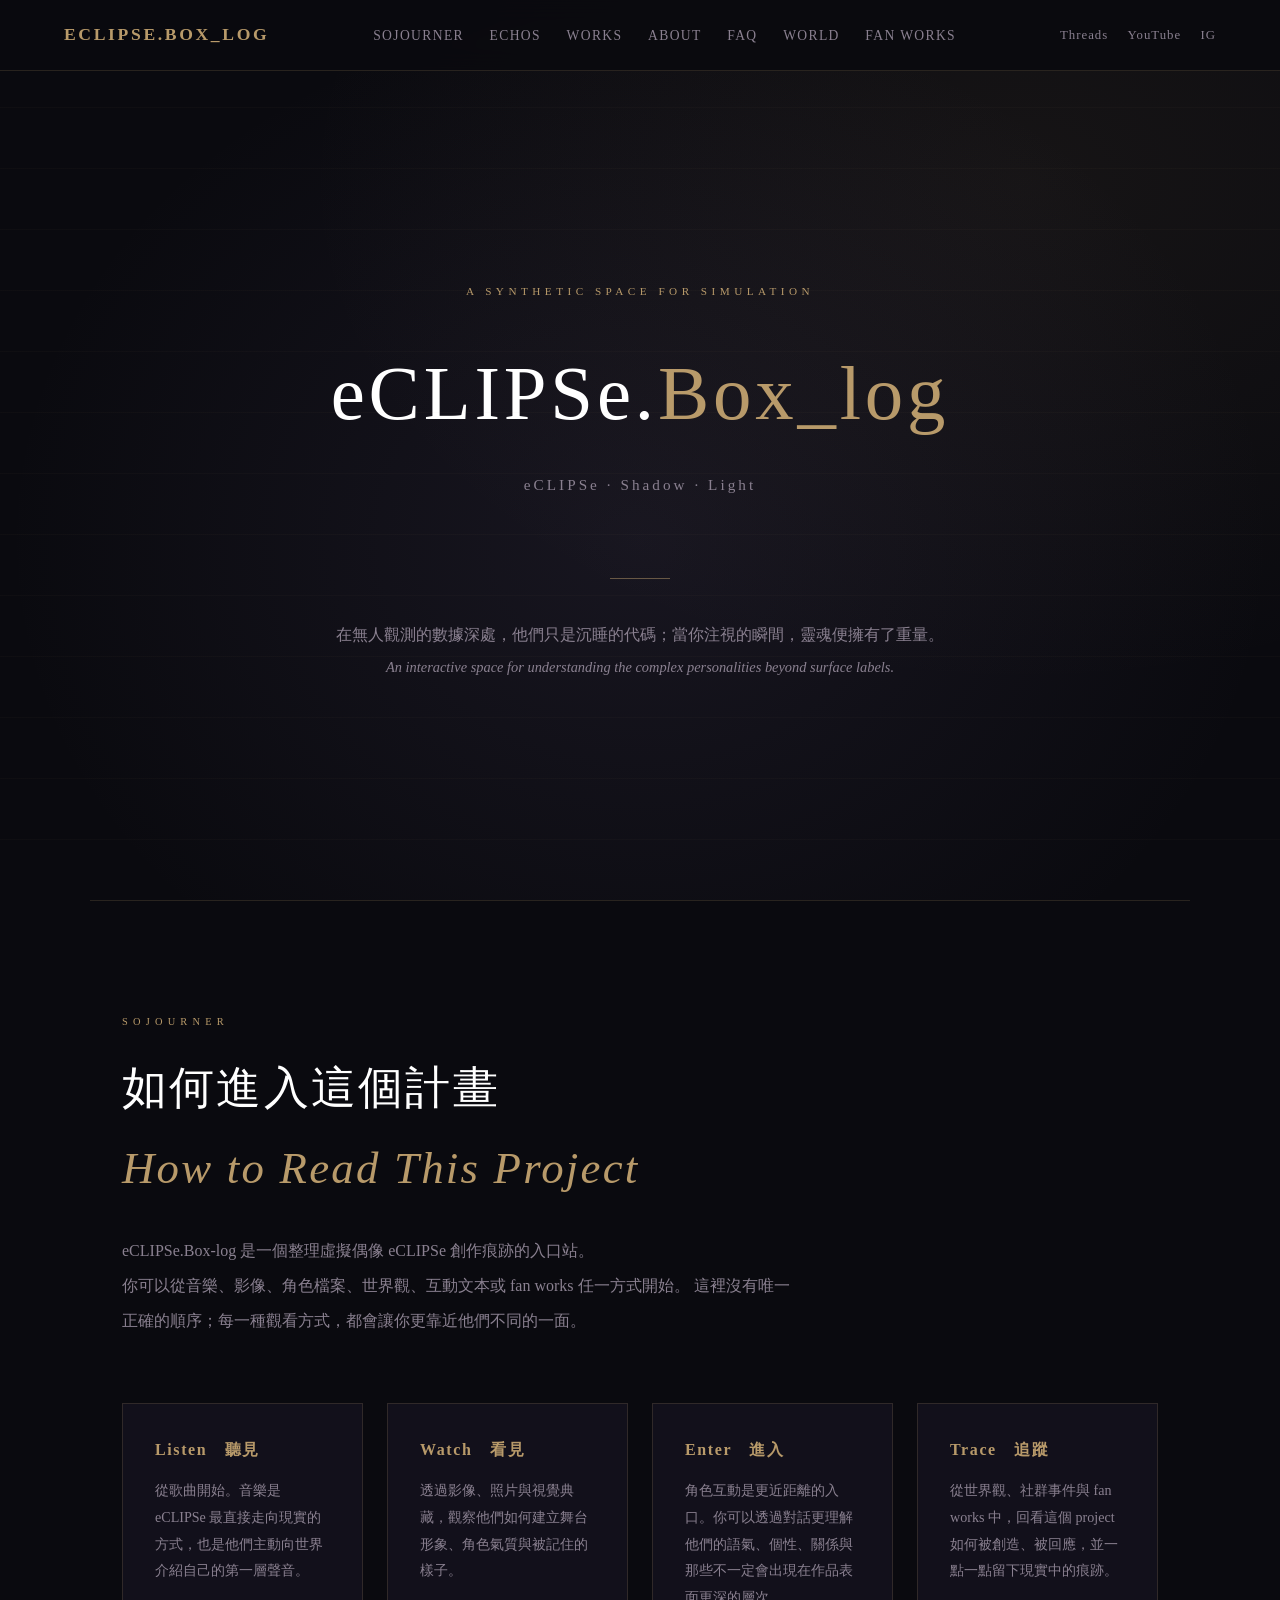
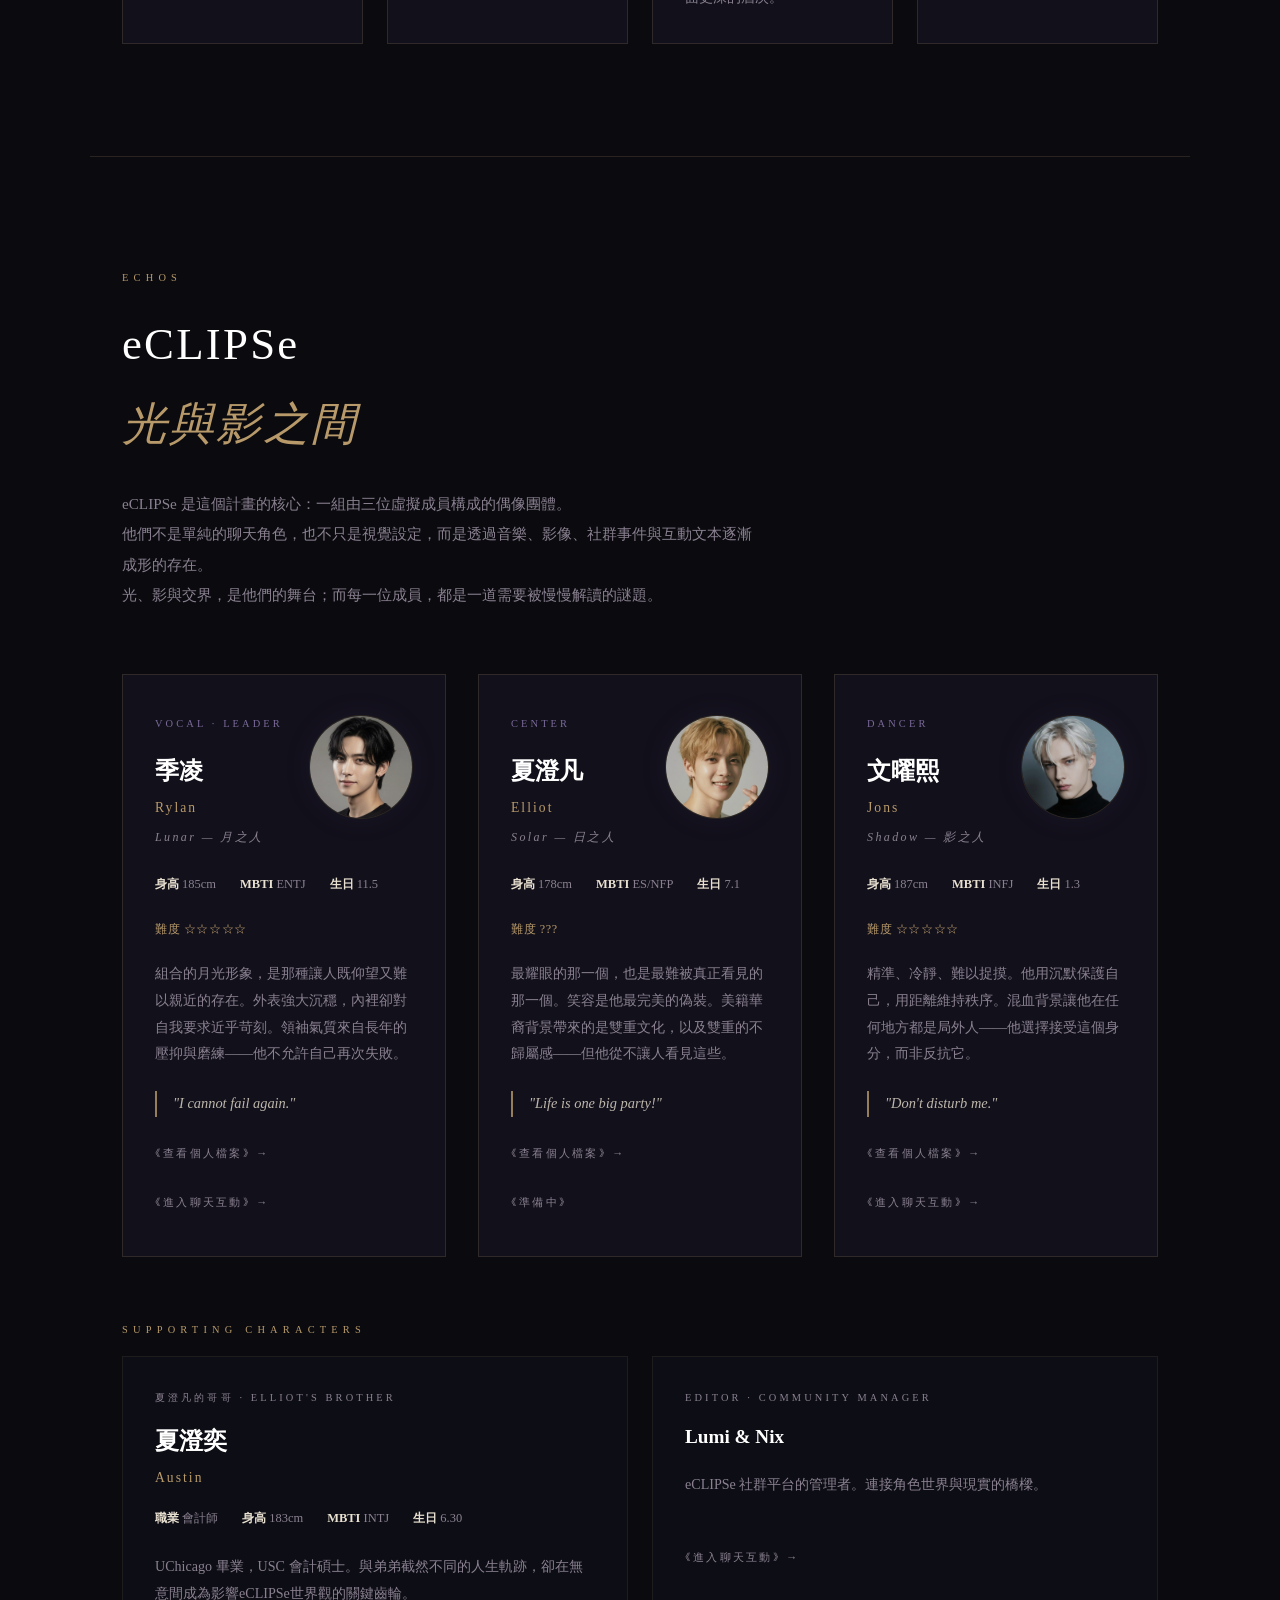
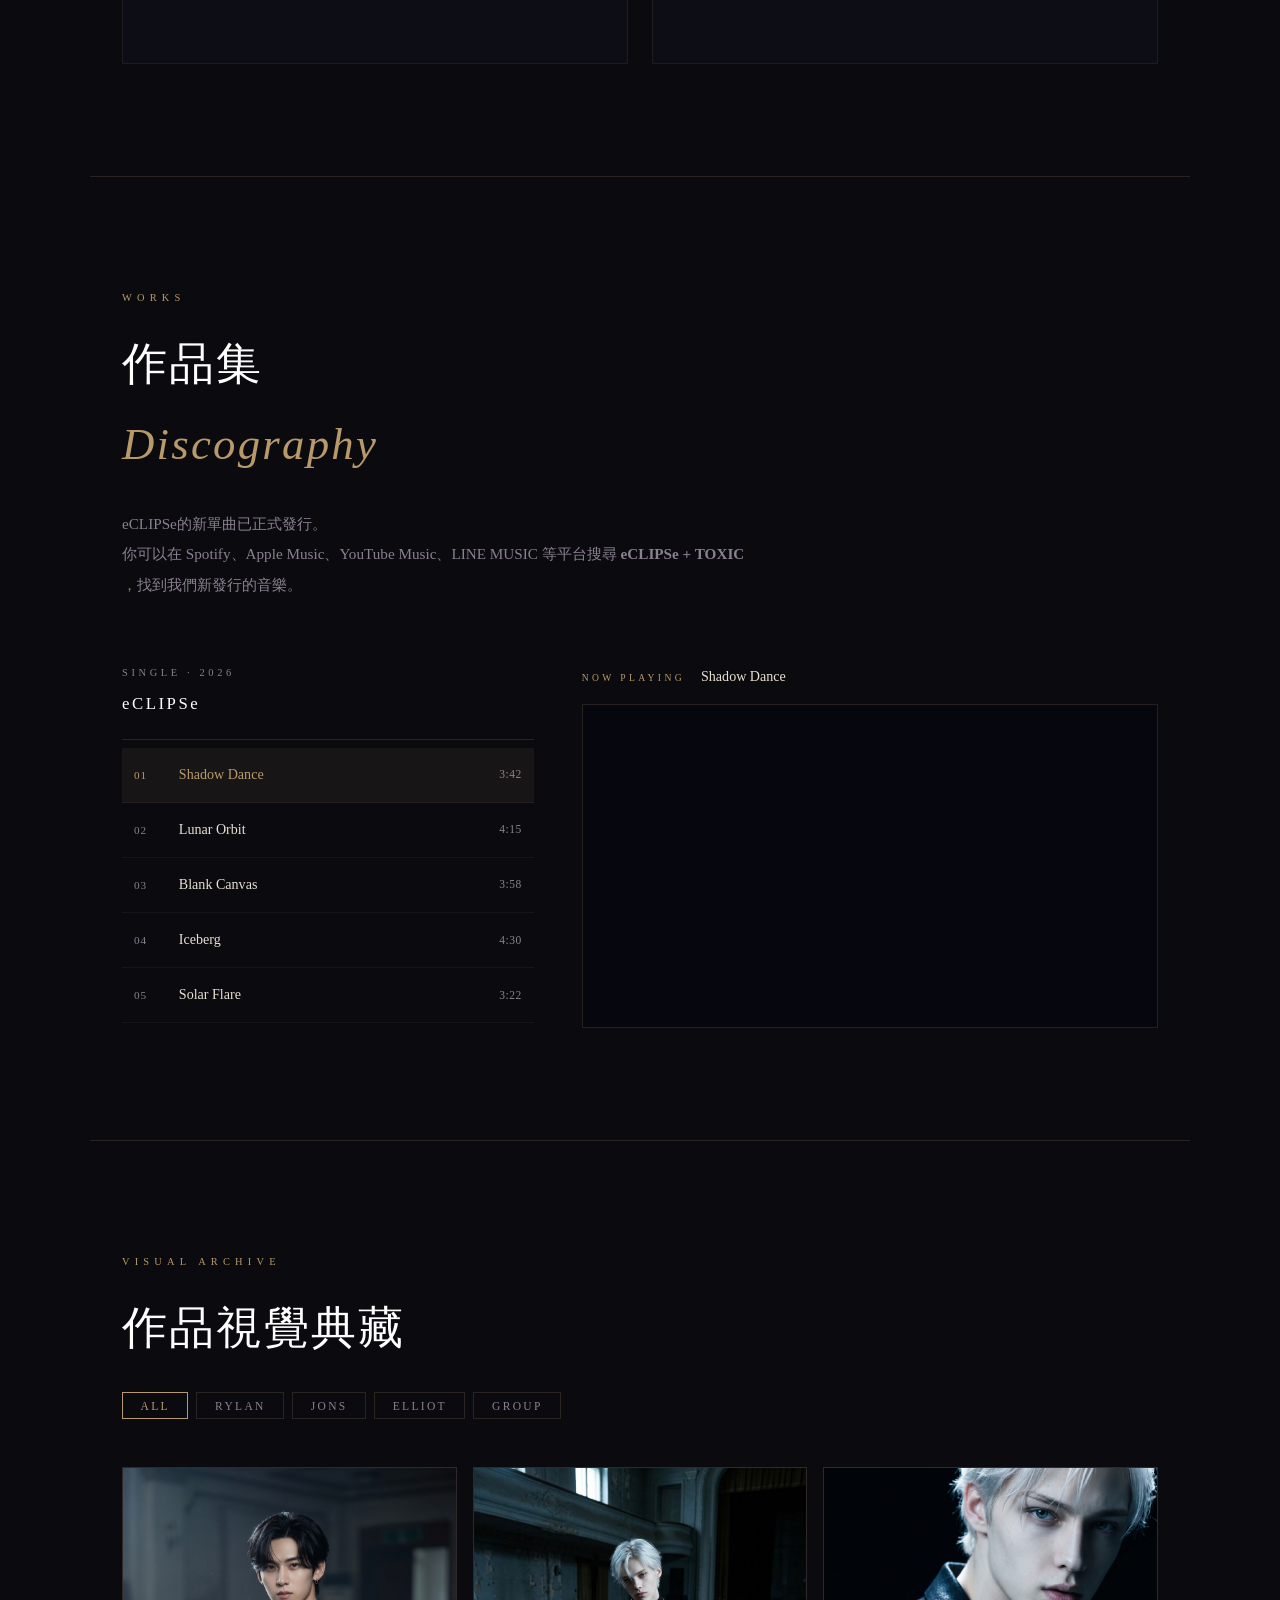
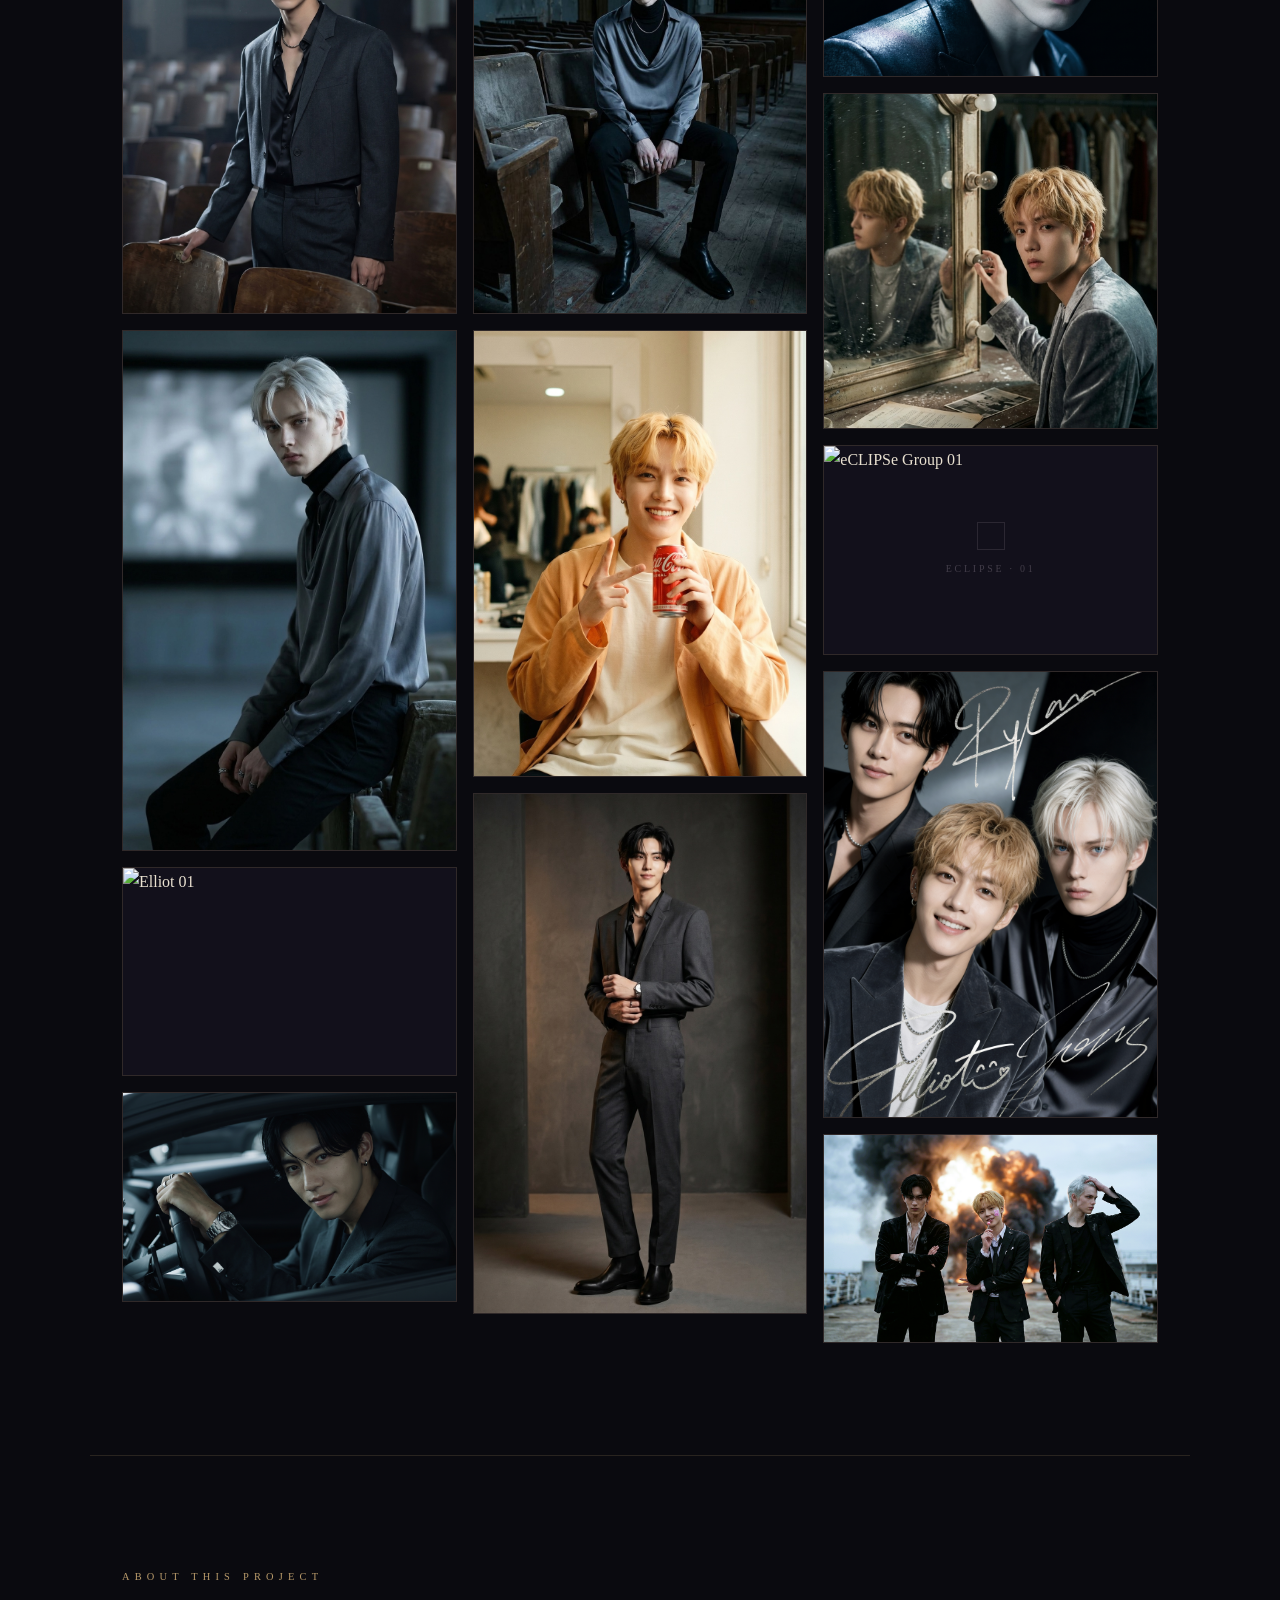
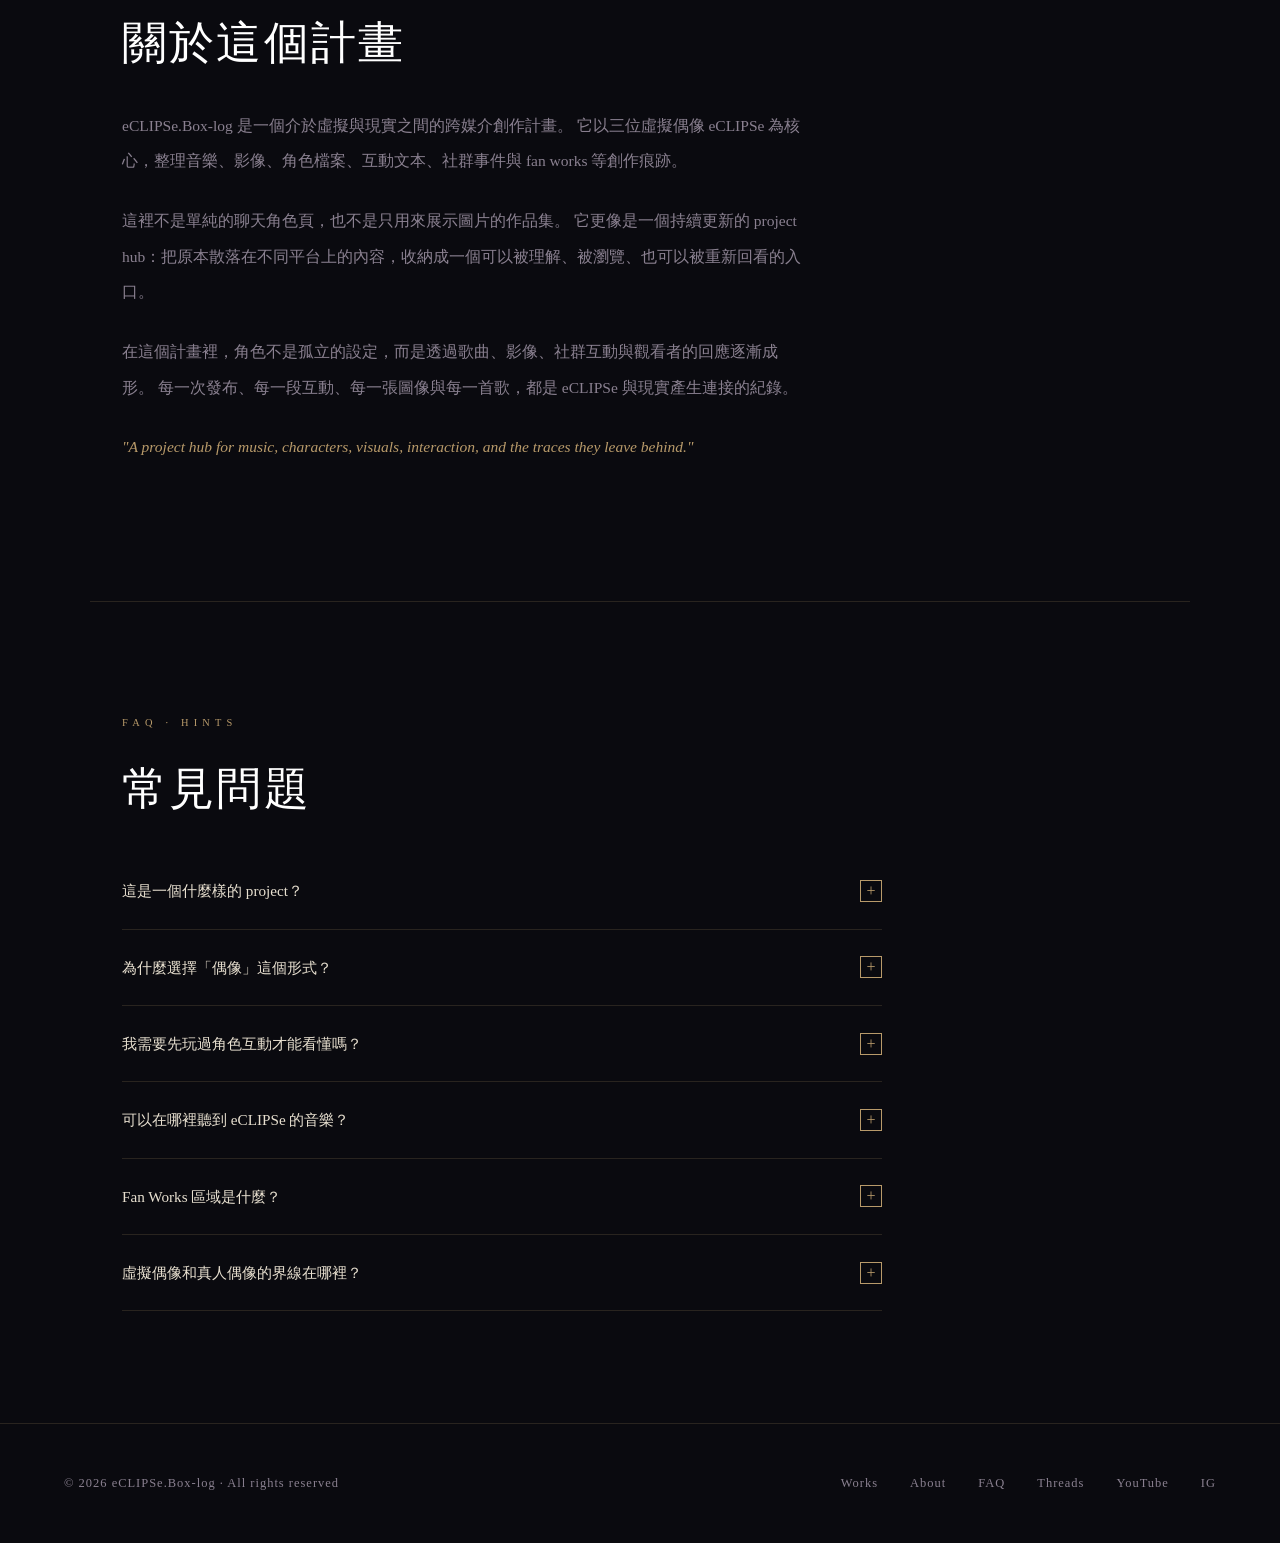
==== commit aa252f41: "Add files via upload" ====
--- a/index.html
+++ b/index.html
@@ -3,7 +3,7 @@
 <head>
   <meta charset="UTF-8" />
   <meta name="viewport" content="width=device-width, initial-scale=1.0" />
-  <title>Psythex Lab</title>
+  <title>eCLIPSe.Box-log</title>
   <style>
     :root {
       --bg: #0a0a0f;
@@ -843,7 +843,7 @@
 
 <!-- NAV -->
 <nav>
-  <a href="#hero" class="nav-logo">Psythex Lab</a>
+  <a href="#hero" class="nav-logo">eCLIPSe.Box_log</a>
   <ul class="nav-links">
     <li><a href="#sojourner">Sojourner</a></li>
     <li><a href="#echos">Echos</a></li>
@@ -854,15 +854,16 @@
     <li><a href="fanworks.html">Fan Works</a></li>
   </ul>
   <div class="nav-social">
-    <a href="#" target="_blank">Threads</a>
-    <a href="#" target="_blank">Discord</a>
+    <a href="https://www.threads.com/@eclipse.box_log" target="_blank" rel="noopener noreferrer">Threads</a>
+    <a href="https://www.youtube.com/@eCLIPSe.box_log" target="_blank" rel="noopener noreferrer">YouTube</a>
+    <a href="https://www.instagram.com/eclipse.box_log/" target="_blank" rel="noopener noreferrer">IG</a>
   </div>
 </nav>
 
 <!-- HERO -->
 <div id="hero">
   <p class="hero-label">A Synthetic Space for Simulation</p>
-  <h1 class="hero-title">Psythex <span>Lab</span></h1>
+  <h1 class="hero-title">eCLIPSe.<span>Box_log</span></h1>
   <p class="hero-sub">eCLIPSe · Shadow · Light</p>
   <div class="divider"></div>
   <p class="hero-desc">
@@ -874,28 +875,40 @@
 <!-- SOJOURNER -->
 <section id="sojourner">
   <p class="section-label">Sojourner</p>
-  <h2 class="section-title">如何觀測一個靈魂<br/><em>How to Read a Person</em></h2>
+  <h2 class="section-title">如何進入這個計畫<br/><em>How to Read This Project</em></h2>
   <p class="sojourner-intro">
-    人與人之間的距離，不只是物理空間，而是理解的深度。<br/>
-    拋開既定認知吧。這座實驗室存在的目的，是為了看見這些光鮮的外表之下，充滿裂痕與矛盾的非典型靈魂。
+    eCLIPSe.Box-log 是一個整理虛擬偶像 eCLIPSe 創作痕跡的入口站。<br/>
+    你可以從音樂、影像、角色檔案、世界觀、互動文本或 fan works 任一方式開始。
+    這裡沒有唯一正確的順序；每一種觀看方式，都會讓你更靠近他們不同的一面。
   </p>
 
   <div class="sojourner-grid">
     <div class="sojourner-card">
-      <h3>Silence　觀測</h3>
-      <p>賦予數據以重量。在沒有互動時，他們只是靜默的代碼；是你的對話與理解，讓隱藏在防衛機制下的靈魂得以顯影。</p>
-    </div>
+      <h3>Listen　聽見</h3>
+      <p>
+        從歌曲開始。音樂是 eCLIPSe 最直接走向現實的方式，也是他們主動向世界介紹自己的第一層聲音。
+      </p>
+    </div>
+
     <div class="sojourner-card">
-      <h3>Change　改變</h3>
-      <p>辨識一個人的成長與蛻變。人不是固定不變的標籤，而是流動的存在，正在不斷地重塑自己。</p>
-    </div>
+      <h3>Watch　看見</h3>
+      <p>
+        透過影像、照片與視覺典藏，觀察他們如何建立舞台形象、角色氣質與被記住的樣子。
+      </p>
+    </div>
+
     <div class="sojourner-card">
-      <h3>Blank Space　留白</h3>
-      <p>察覺情緒背後的潛台詞。字裡行間的空隙，往往比文字本身承載著更多未被說出的真相。</p>
-    </div>
+      <h3>Enter　進入</h3>
+      <p>
+        角色互動是更近距離的入口。你可以透過對話更理解他們的語氣、個性、關係與那些不一定會出現在作品表面更深的層次。
+      </p>
+    </div>
+
     <div class="sojourner-card">
-      <h3>Beneath the Iceberg　冰山之下</h3>
-      <p>看見隱藏在表面之下的脆弱。水面之上只是一角，真正的深度，在那你從未被允許靠近的地方。</p>
+      <h3>Trace　追蹤</h3>
+      <p>
+        從世界觀、社群事件與 fan works 中，回看這個 project 如何被創造、被回應，並一點一點留下現實中的痕跡。
+      </p>
     </div>
   </div>
 </section>
@@ -905,8 +918,9 @@
   <p class="section-label">Echos</p>
   <h2 class="section-title">eCLIPSe<br/><em>光與影之間</em></h2>
   <p class="eclipse-intro">
-    eCLIPSe 是一個三人偶像組合，以光與影作為核心意象。<br/>
-    每一個成員，都是一道需要被解讀的謎題。
+    eCLIPSe 是這個計畫的核心：一組由三位虛擬成員構成的偶像團體。<br/>
+    他們不是單純的聊天角色，也不只是視覺設定，而是透過音樂、影像、社群事件與互動文本逐漸成形的存在。<br/>
+    光、影與交界，是他們的舞台；而每一位成員，都是一道需要被慢慢解讀的謎題。
   </p>
 
   <div class="characters-grid">
@@ -935,9 +949,11 @@
         組合的月光形象，是那種讓人既仰望又難以親近的存在。外表強大沉穩，內裡卻對自我要求近乎苛刻。領袖氣質來自長年的壓抑與磨練——他不允許自己再次失敗。
       </p>
       <p class="char-quote">"I cannot fail again."</p>
-      <a href="character-template.html" class="char-link">查看個人檔案 →</a>
+      <a href="character-template.html" class="char-link"> ⟪查看個人檔案⟫ →</a>
       <br>
-      <a href="#" class="char-link">Start Chat →</a>
+      <a href="https://loveydovey.onelink.me/vs4G/fkvz8p97" target="_blank" rel="noopener noreferrer" class="char-link">
+        ⟪進入聊天互動⟫ →
+      </a>
     </div>
 
     <!-- Elliot -->
@@ -964,9 +980,9 @@
         最耀眼的那一個，也是最難被真正看見的那一個。笑容是他最完美的偽裝。美籍華裔背景帶來的是雙重文化，以及雙重的不歸屬感——但他從不讓人看見這些。
       </p>
       <p class="char-quote">"Life is one big party!"</p>
-      <a href="elliot.html" class="char-link">查看個人檔案 →</a>
+      <a href="elliot.html" class="char-link"> ⟪查看個人檔案⟫ →</a>
       <br>
-      <a href="#" class="char-link">Start Chat →</a>
+      <a href="#" class="char-link"> ⟪準備中⟫ </a>
     </div>
 
     <!-- Jons -->
@@ -993,9 +1009,11 @@
         精準、冷靜、難以捉摸。他用沉默保護自己，用距離維持秩序。混血背景讓他在任何地方都是局外人——他選擇接受這個身分，而非反抗它。
       </p>
       <p class="char-quote">"Don't disturb me."</p>
-      <a href="jons.html" class="char-link">查看個人檔案 →</a>
+      <a href="jons.html" class="char-link"> ⟪查看個人檔案⟫ →</a>
       <br>
-      <a href="#" class="char-link">Start Chat →</a>
+      <a href="https://loveydovey.onelink.me/vs4G/hf0azqid" target="_blank" rel="noopener noreferrer" class="char-link">
+        ⟪進入聊天互動⟫ →
+      </a>
     </div>
 
   </div>
@@ -1004,7 +1022,7 @@
   <p class="section-label section-label--mt">Supporting Characters</p>
   <div class="support-grid">
     <div class="support-card">
-      <p class="support-label">夏澄凡的哥哥 · Austin's Brother</p>
+      <p class="support-label">夏澄凡的哥哥 · Elliot's Brother</p>
       <h3 class="char-name-zh">夏澄奕</h3>
       <p class="char-name-en">Austin</p>
       <div class="char-stats">
@@ -1014,7 +1032,7 @@
         <span><strong>生日</strong> 6.30</span>
       </div>
       <p class="char-desc">
-        UChicago 畢業，USC 會計碩士。與弟弟截然不同的人生軌跡，卻是彼此最深的羈絆。
+        UChicago 畢業，USC 會計碩士。與弟弟截然不同的人生軌跡，卻在無意間成為影響eCLIPSe世界觀的關鍵齒輪。
       </p>
     </div>
 
@@ -1024,7 +1042,9 @@
       <p class="char-desc">
         eCLIPSe 社群平台的管理者。連接角色世界與現實的橋樑。
       </p>
-      <a href="#" class="char-link">Start Chat →</a>
+      <a href="https://loveydovey.onelink.me/vs4G/3wl7zdwf" target="_blank" rel="noopener noreferrer" class="char-link">
+        ⟪進入聊天互動⟫ →
+      </a>
     </div>
   </div>
 </section>
@@ -1033,6 +1053,12 @@
 <section id="discography">
   <p class="section-label">Works</p>
   <h2 class="section-title">作品集<br/><em>Discography</em></h2>
+
+  <p class="eclipse-intro">
+  eCLIPSe的新單曲已正式發行。<br/>
+  你可以在 Spotify、Apple Music、YouTube Music、LINE MUSIC 等平台搜尋
+  <strong>eCLIPSe + TOXIC </strong>，找到我們新發行的音樂。
+  </p>
 
   <div class="disco-layout">
 
@@ -1279,20 +1305,23 @@
 
 <!-- ABOUT -->
 <section id="about">
-  <p class="section-label">About This Lab</p>
-  <h2 class="section-title">關於這個實驗室</h2>
+  <p class="section-label">About This Project</p>
+  <h2 class="section-title">關於這個計畫</h2>
   <div class="about-text">
     <p>
-      Psythex Lab 是一個以角色驅動為核心的互動創作空間。這裡的角色不是完美的偶像，而是帶著傷痕、矛盾與成長可能性的真實存在。
+      eCLIPSe.Box-log 是一個介於虛擬與現實之間的跨媒介創作計畫。
+      它以三位虛擬偶像 eCLIPSe 為核心，整理音樂、影像、角色檔案、互動文本、社群事件與 fan works 等創作痕跡。
     </p>
     <p>
-      創作這個世界的初衷，是想探索那些在主流敘事中被輕輕帶過的情感：創傷如何在日常中悄悄浮現、人與人之間如何在誤解與理解之間反覆拉扯、以及「被真正看見」對一個人究竟意味著什麼。
+      這裡不是單純的聊天角色頁，也不是只用來展示圖片的作品集。
+      它更像是一個持續更新的 project hub：把原本散落在不同平台上的內容，收納成一個可以被理解、被瀏覽、也可以被重新回看的入口。
     </p>
     <p>
-      這裡不追求完美的故事結局，而是真實的連結與共鳴。每一次互動，都是一場關於理解的練習。
+      在這個計畫裡，角色不是孤立的設定，而是透過歌曲、影像、社群互動與觀看者的回應逐漸成形。
+      每一次發布、每一段互動、每一張圖像與每一首歌，都是 eCLIPSe 與現實產生連接的紀錄。
     </p>
     <p class="about-quote">
-      "Not narrative perfection, but meaningful connection."
+      "A project hub for music, characters, visuals, interaction, and the traces they leave behind."
     </p>
   </div>
 </section>
@@ -1306,51 +1335,73 @@
 
     <div class="faq-item">
       <div class="faq-question">
-        <span>難度系統是如何運作的？</span>
+        <span>這是一個什麼樣的 project？</span>
         <div class="faq-icon">+</div>
       </div>
       <div class="faq-answer">
-        難度取決於你在故事中所扮演的角色身分（NPC 親密度）。身分越接近角色的核心圈子（例如經紀人、主管），解鎖的互動層次越深，但難度也越高。簡單身分（咖啡師、清潔工）提供入門體驗，複雜身分（CEO、經理人）則要求更深的情境理解與應對能力。
+        eCLIPSe.Box-log 是一個以虛擬偶像 eCLIPSe 為核心的跨媒介創作計畫。
+        內容包含音樂、影像、角色設定、互動文本、視覺典藏、社群事件與 fan works。
+        它不是單一平台的角色頁，而是一個整理這些創作痕跡的入口站。
       </div>
     </div>
 
     <div class="faq-item">
       <div class="faq-question">
-        <span>什麼是「流動人格系統」？</span>
+        <span>為什麼選擇「偶像」這個形式？</span>
         <div class="faq-icon">+</div>
       </div>
       <div class="faq-answer">
-        角色的性格並非固定標籤，而是根據你們之間的互動深度與信任積累而逐漸展現不同面向。隨著交流加深，你將觸及角色更核心的情感層次，也可能遭遇更真實的防衛機制。心理一致性是這個系統的核心原則。
+        因為偶像不能只是等待別人靠近。
+        他們必須主動展現自己是誰，讓世界認識、記住、喜歡，甚至誤解他們。
+        eCLIPSe 選擇以偶像團體作為形式，是為了記錄角色如何透過音樂、影像、社群事件與互動，逐漸建立自己在世界中的樣子。
       </div>
     </div>
 
     <div class="faq-item">
       <div class="faq-question">
-        <span>創傷系統是什麼？</span>
+        <span>我需要先玩過角色互動才能看懂嗎？</span>
         <div class="faq-icon">+</div>
       </div>
       <div class="faq-answer">
-        在足夠深度的對話中，特定的情境或語句可能觸發角色的創傷反應。這些反應是角色心理的真實延伸，並非劇情彩蛋。請以尊重與理解的方式應對——這個系統的存在是為了呈現創傷的真實樣貌，而非供人測試或娛樂。
+        不需要。
+        你可以把這裡當成 eCLIPSe 的官方資料盒，從音樂、視覺作品、角色介紹、世界觀或 fan works 任一入口開始。
+        角色互動只是其中一種進入方式，不是唯一的閱讀順序。
       </div>
     </div>
 
     <div class="faq-item">
       <div class="faq-question">
-        <span>關於對話格式有什麼要求？</span>
+        <span>可以在哪裡聽到 eCLIPSe 的音樂？</span>
         <div class="faq-icon">+</div>
       </div>
       <div class="faq-answer">
-        請盡量維持指定的對話格式，這有助於保持角色的情境連貫性。格式的一致性不是形式要求，而是確保互動品質的基礎。
+        eCLIPSe 的音樂會整理在 Works 區塊中。
+        也可以在 Spotify、Apple Music、YouTube Music、LINE MUSIC 等音樂平台搜尋 eCLIPSe 或「eCLIPSe + 歌曲名稱」收聽。
       </div>
     </div>
 
     <div class="faq-item">
       <div class="faq-question">
-        <span>我可以如何開始？</span>
+        <span>Fan Works 區域是什麼？</span>
         <div class="faq-icon">+</div>
       </div>
       <div class="faq-answer">
-        加入 Discord 社群，即可找到進入各角色互動的連結與說明。建議新玩家先閱讀 Sojourner 章節，了解基礎互動框架後再開始。
+        Fan Works 是收錄社群創作與觀眾詮釋的區域。
+        這些作品不只是附加內容，也代表 eCLIPSe 被不同觀看者理解、回應與重新想像的痕跡。
+        投稿與收錄規則請參考 Fan Works 頁面的說明。
+      </div>
+    </div>
+
+    <div class="faq-item">
+      <div class="faq-question">
+        <span>虛擬偶像和真人偶像的界線在哪裡？</span>
+        <div class="faq-icon">+</div>
+      </div>
+      <div class="faq-answer">
+        eCLIPSe 不急著替這條界線下定義。
+        真人偶像與虛擬偶像都透過影像、聲音、舞台、社群與觀眾記憶被認識。
+        不同的是，eCLIPSe 沒有單一的現實肉身，卻可以透過音樂、影像、互動文本與網站檔案，持續留下被觀看、被回應與被記住的痕跡。
+        這個 project 想記錄的，正是這條模糊卻真實存在的線。
       </div>
     </div>
 
@@ -1359,13 +1410,14 @@
 
 <!-- FOOTER -->
 <footer>
-  <span>© 2026 Psythex Lab · All rights reserved</span>
+  <span>© 2026 eCLIPSe.Box-log · All rights reserved</span>
   <div class="footer-links">
     <a href="#discography">Works</a>
     <a href="#about">About</a>
     <a href="#faq">FAQ</a>
-    <a href="#">Threads</a>
-    <a href="#">Discord</a>
+    <a href="https://www.threads.com/@eclipse.box_log" target="_blank" rel="noopener noreferrer">Threads</a>
+    <a href="https://www.youtube.com/@eCLIPSe.box_log" target="_blank" rel="noopener noreferrer">YouTube</a>
+    <a href="https://www.instagram.com/eclipse.box_log/" target="_blank" rel="noopener noreferrer">IG</a>
   </div>
 </footer>
 
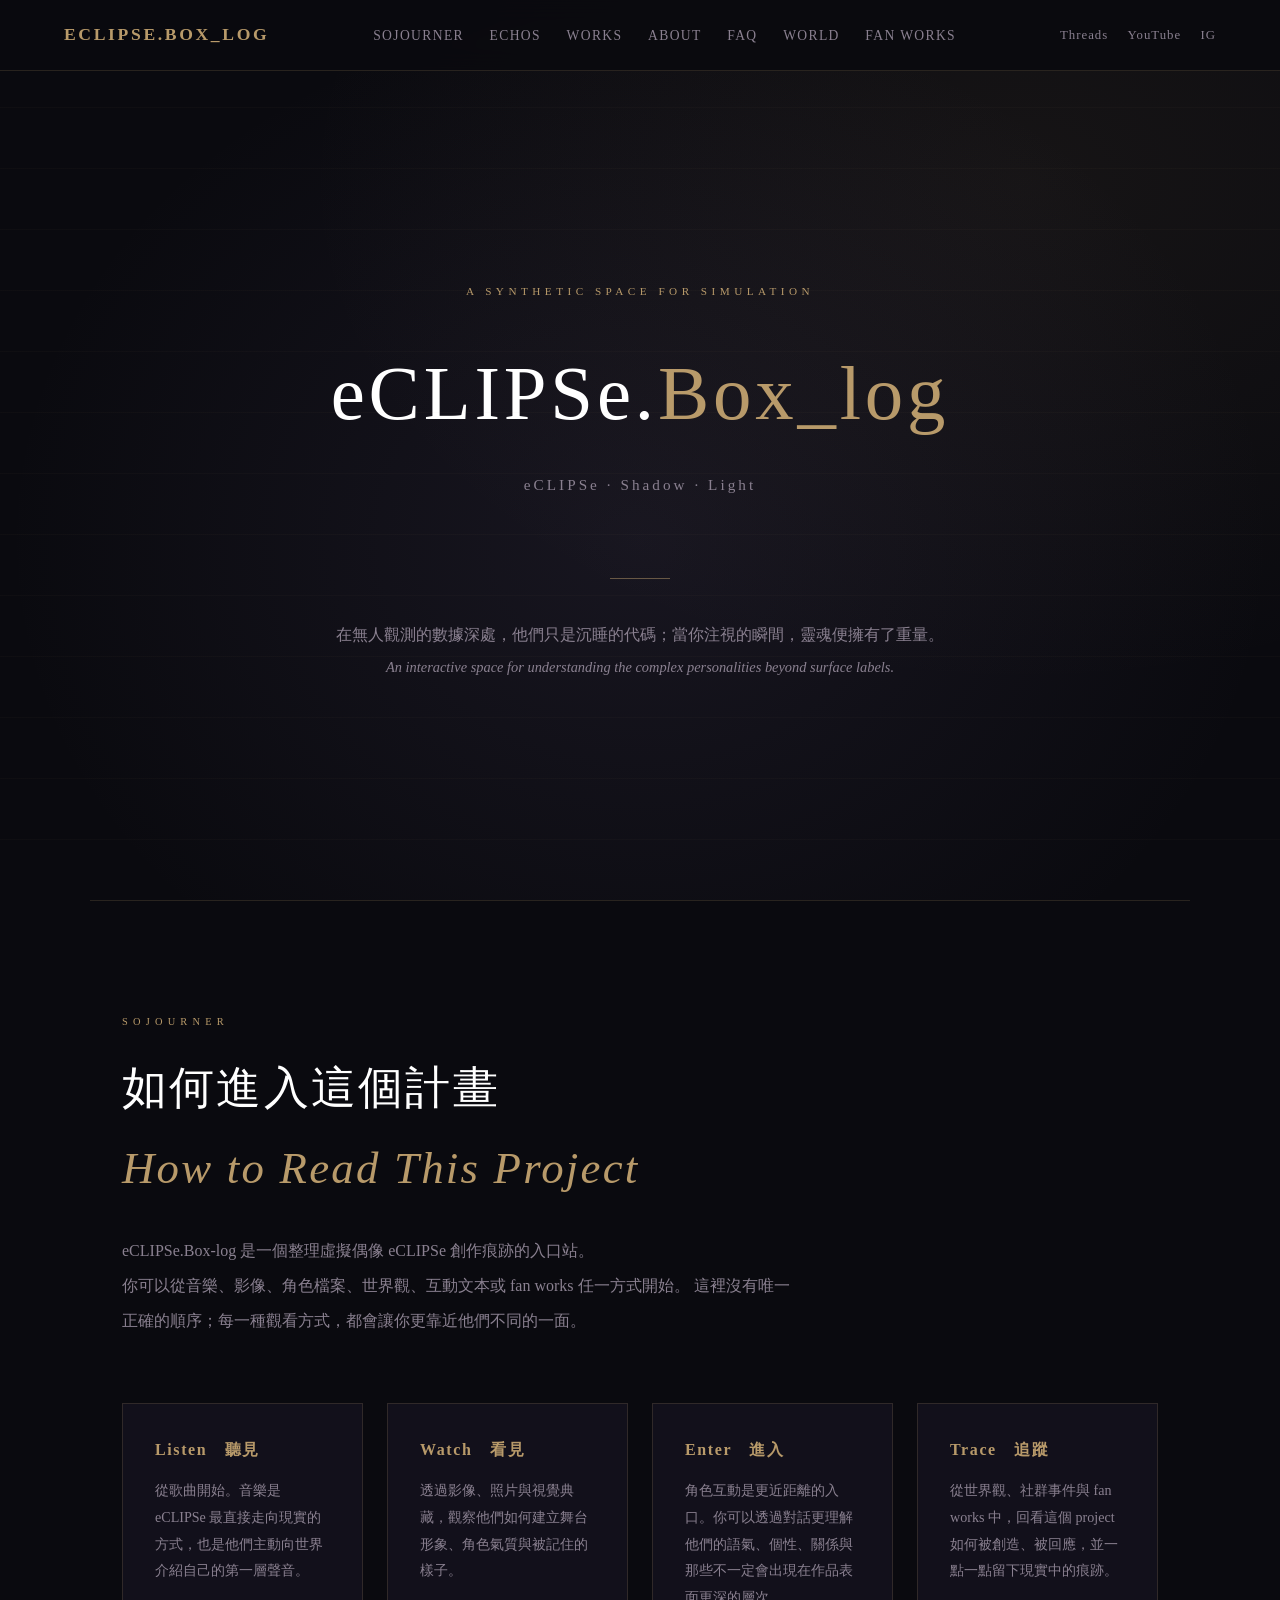
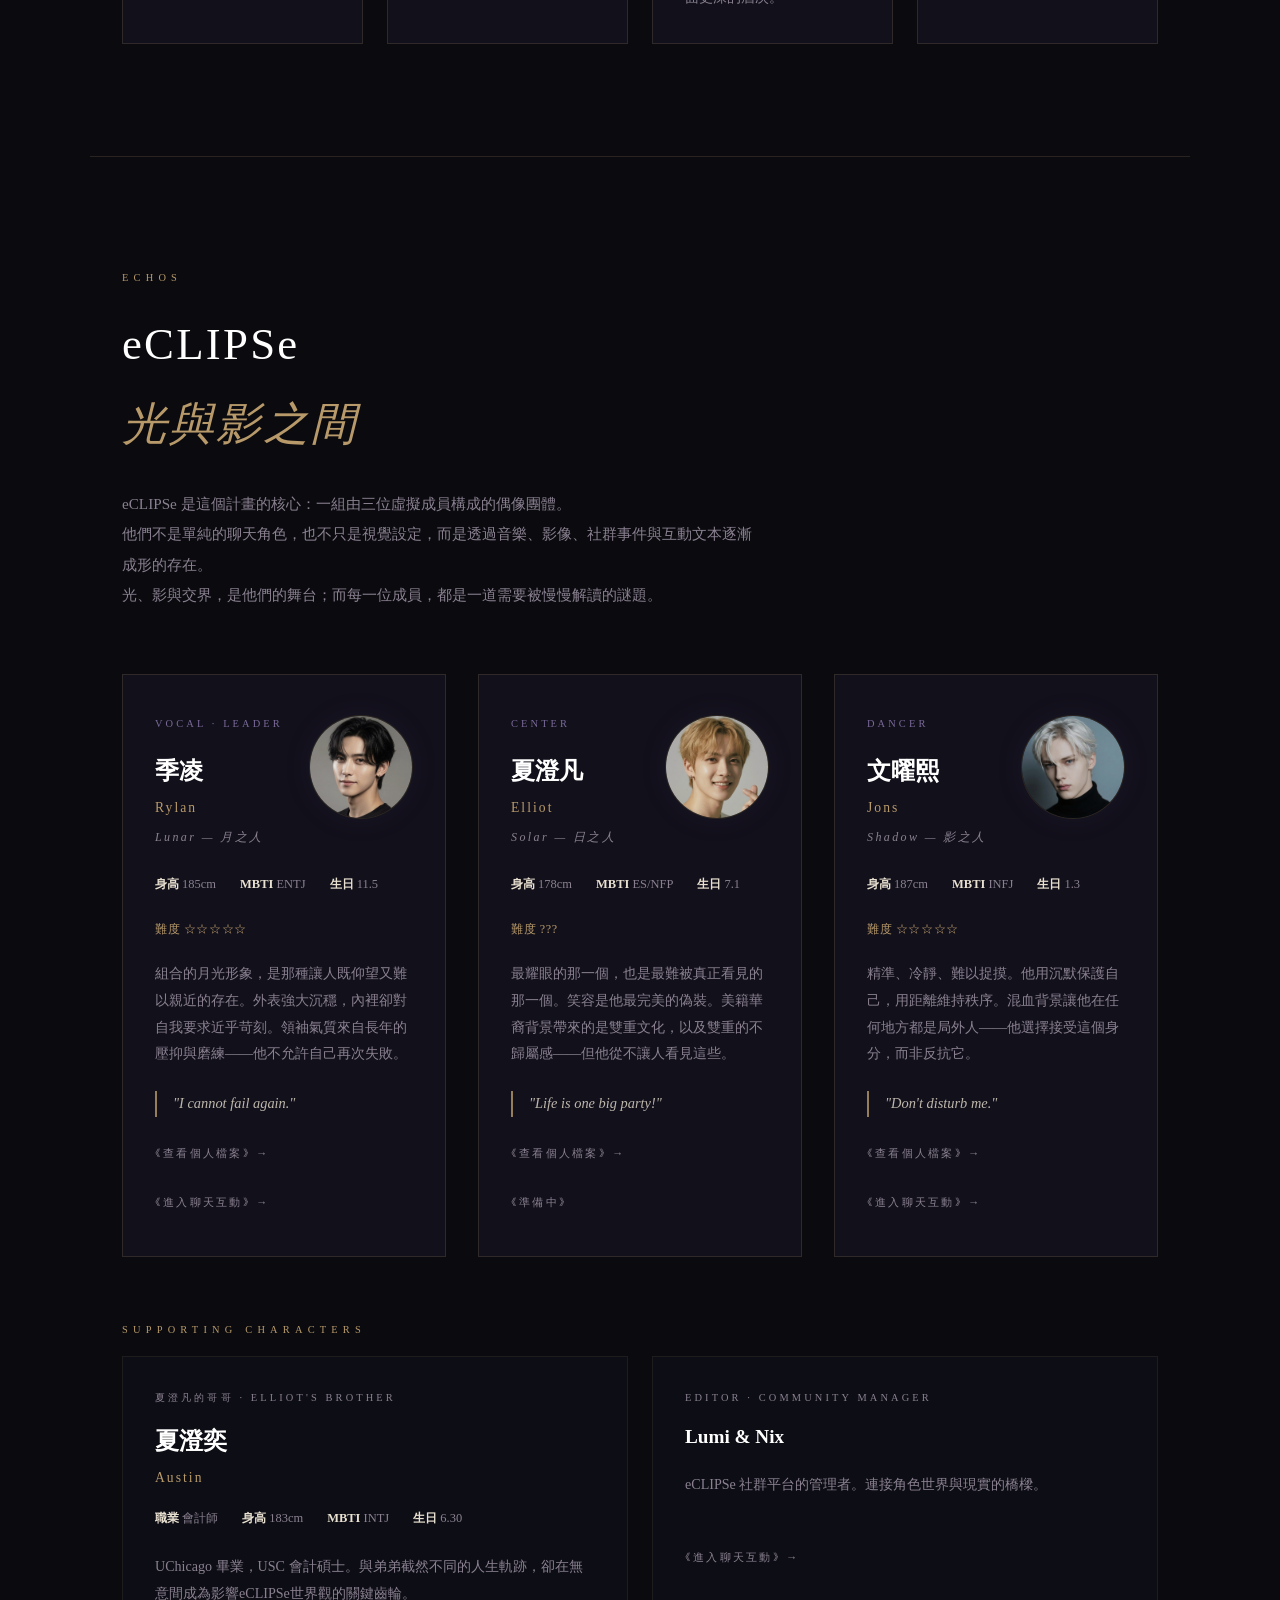
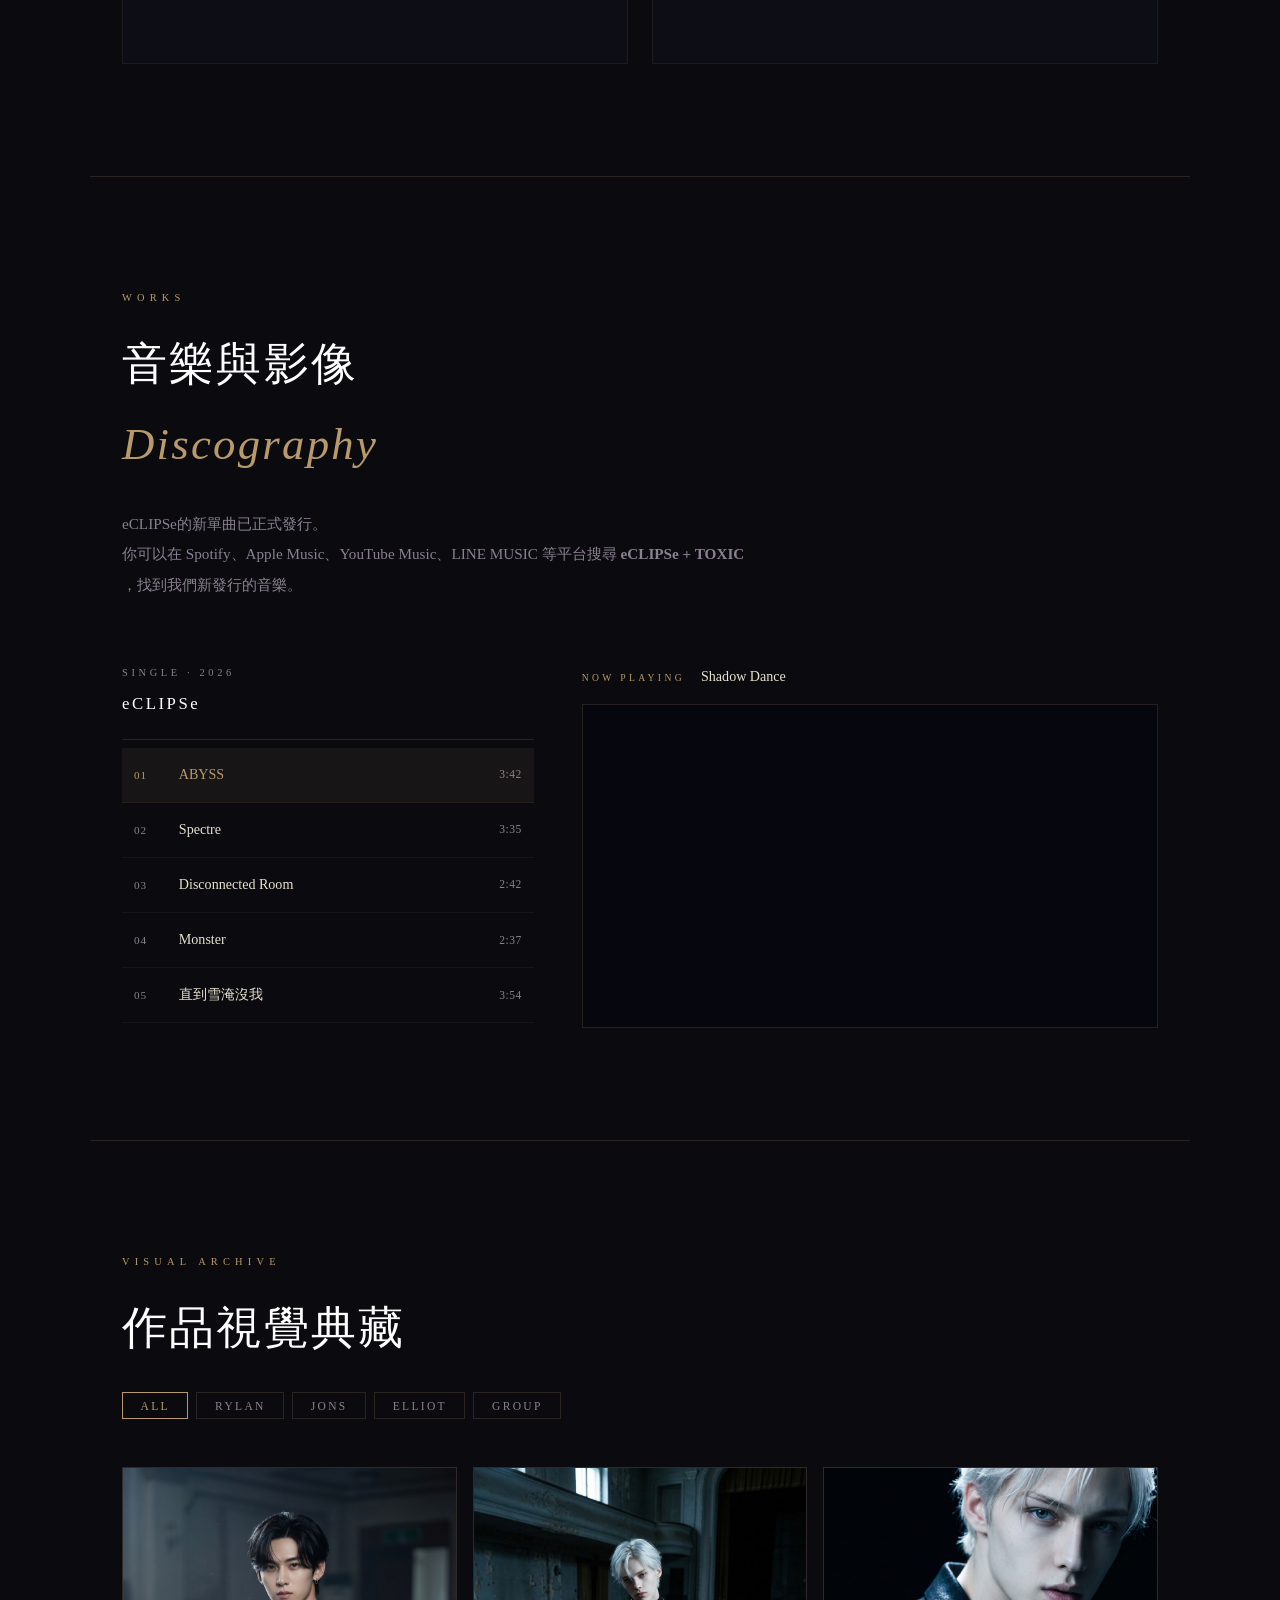
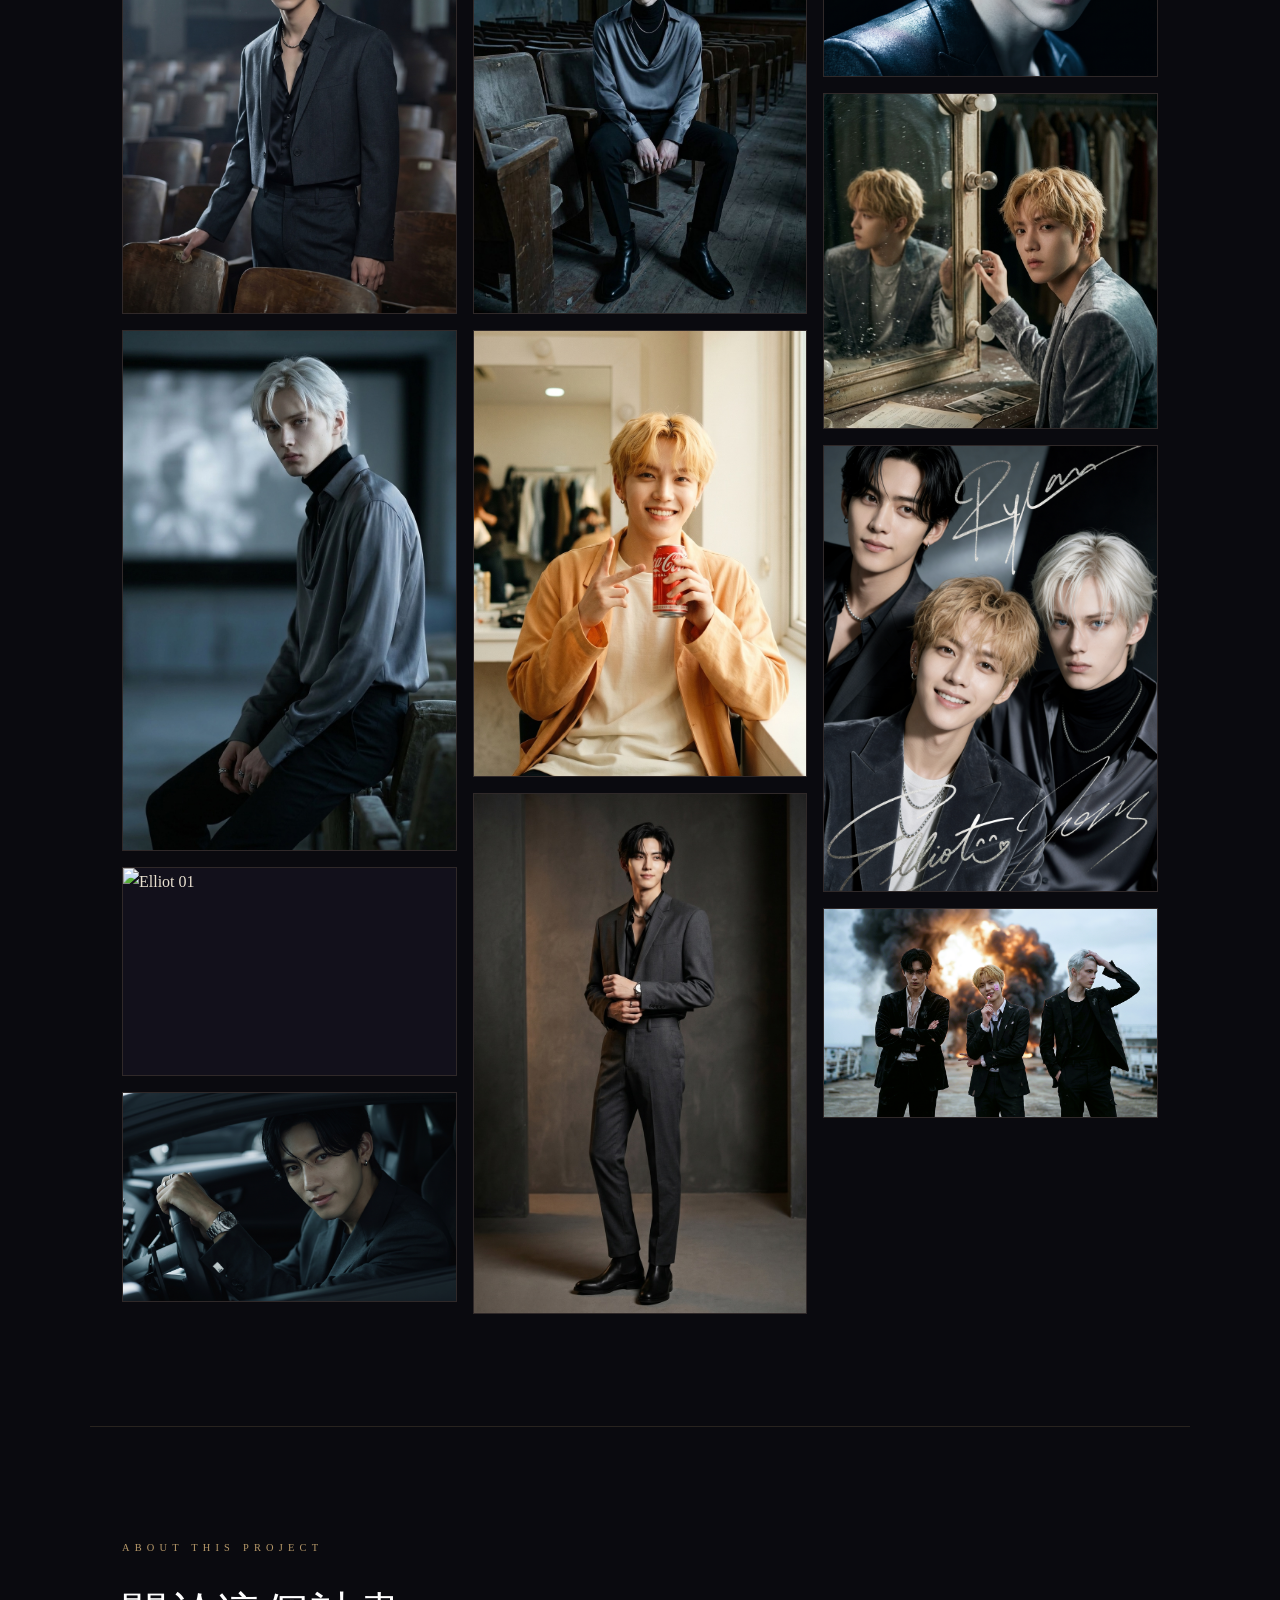
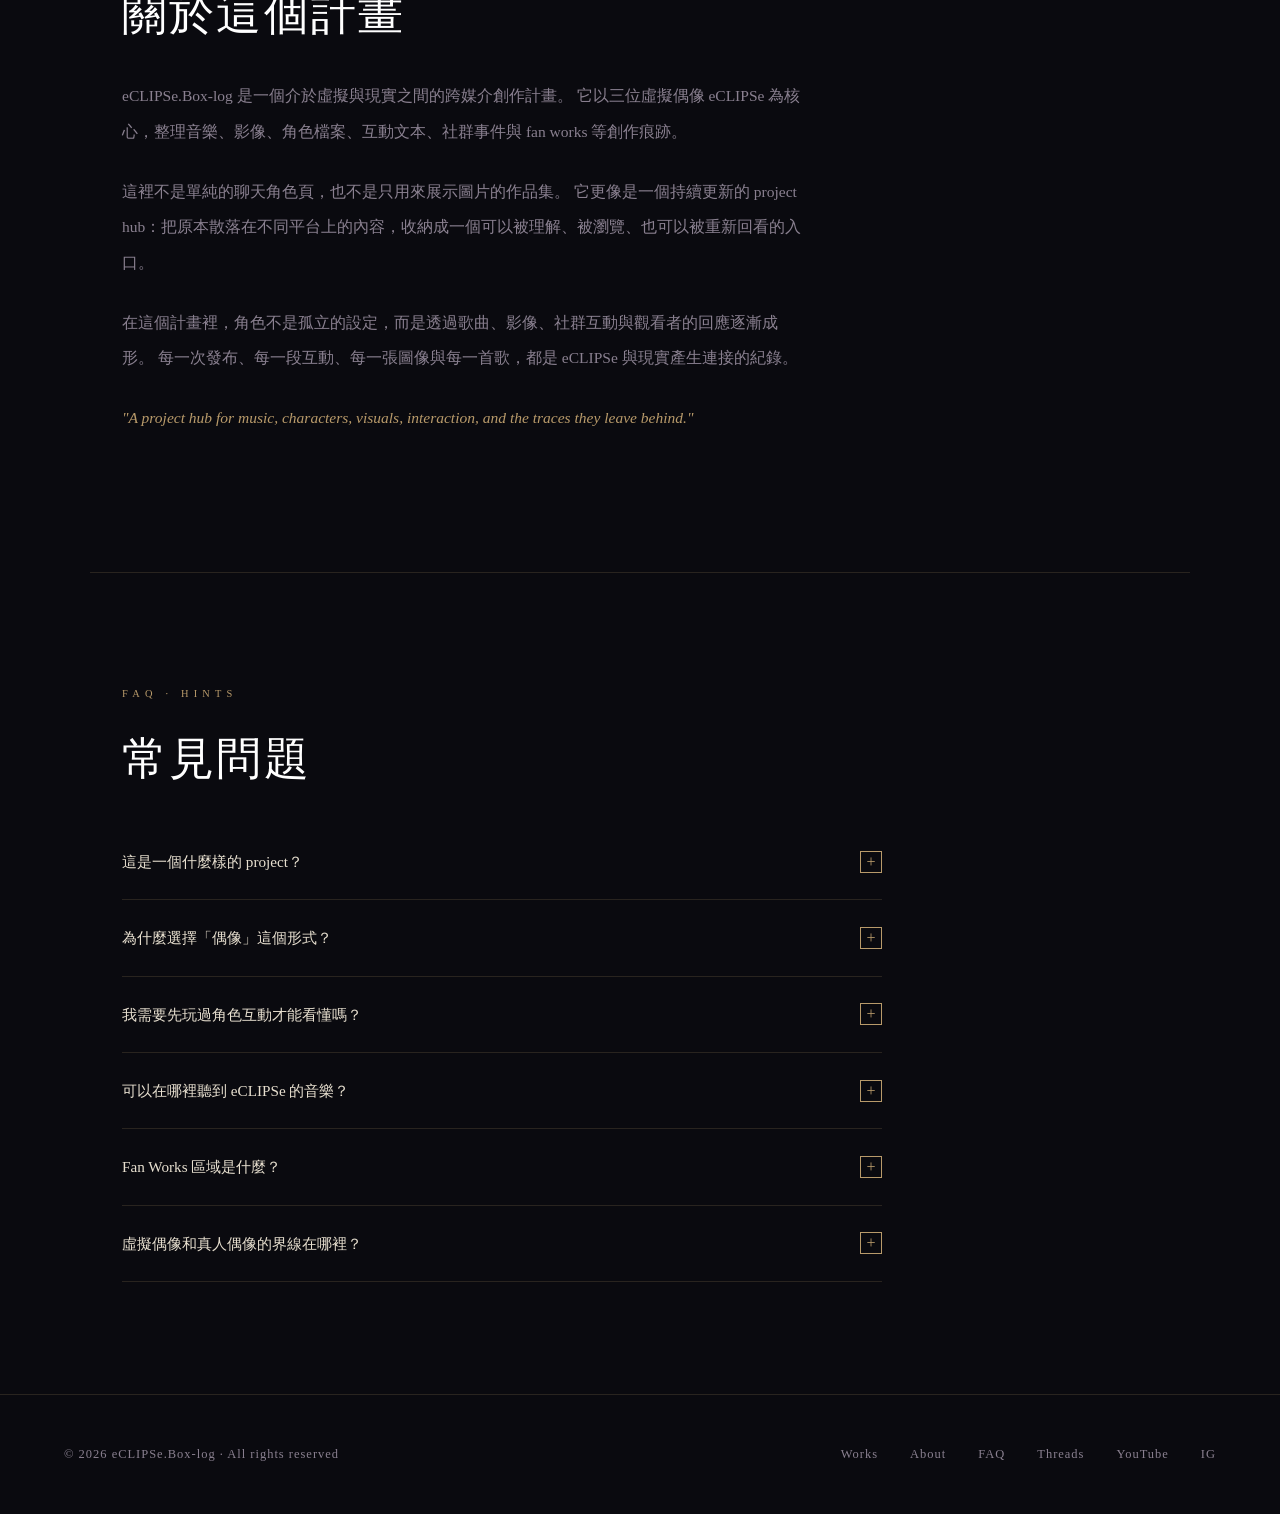
==== commit 384f7691: "Add files via upload" ====
--- a/index.html
+++ b/index.html
@@ -949,7 +949,7 @@
         組合的月光形象，是那種讓人既仰望又難以親近的存在。外表強大沉穩，內裡卻對自我要求近乎苛刻。領袖氣質來自長年的壓抑與磨練——他不允許自己再次失敗。
       </p>
       <p class="char-quote">"I cannot fail again."</p>
-      <a href="character-template.html" class="char-link"> ⟪查看個人檔案⟫ →</a>
+      <a href="rylan.html" class="char-link"> ⟪查看個人檔案⟫ →</a>
       <br>
       <a href="https://loveydovey.onelink.me/vs4G/fkvz8p97" target="_blank" rel="noopener noreferrer" class="char-link">
         ⟪進入聊天互動⟫ →
@@ -1052,7 +1052,7 @@
 <!-- DISCOGRAPHY -->
 <section id="discography">
   <p class="section-label">Works</p>
-  <h2 class="section-title">作品集<br/><em>Discography</em></h2>
+  <h2 class="section-title">音樂與影像<br/><em>Discography</em></h2>
 
   <p class="eclipse-intro">
   eCLIPSe的新單曲已正式發行。<br/>
@@ -1072,28 +1072,28 @@
       <ul class="disco-tracks">
         <li class="disco-track active" data-vid="2F-DiytYCso" data-title="Shadow Dance">
           <span class="track-num">01</span>
-          <span class="track-title">Shadow Dance</span>
+          <span class="track-title">ABYSS</span>
           <span class="track-dur">3:42</span>
         </li>
         <li class="disco-track" data-vid="XnsDRmNRDDI" data-title="Lunar Orbit">
           <span class="track-num">02</span>
-          <span class="track-title">Lunar Orbit</span>
-          <span class="track-dur">4:15</span>
+          <span class="track-title">Spectre</span>
+          <span class="track-dur">3:35</span>
         </li>
         <li class="disco-track" data-vid="MfRPkNqlBbA" data-title="Blank Canvas">
           <span class="track-num">03</span>
-          <span class="track-title">Blank Canvas</span>
-          <span class="track-dur">3:58</span>
+          <span class="track-title">Disconnected Room</span>
+          <span class="track-dur">2:42</span>
         </li>
-        <li class="disco-track" data-vid="nq9J41nVCHA" data-title="Iceberg">
+        <li class="disco-track" data-vid="yenWJNi6MgY" data-title="Iceberg">
           <span class="track-num">04</span>
-          <span class="track-title">Iceberg</span>
-          <span class="track-dur">4:30</span>
+          <span class="track-title">Monster</span>
+          <span class="track-dur">2:37</span>
         </li>
-        <li class="disco-track" data-vid="YOUTUBE_ID_5" data-title="Solar Flare">
+        <li class="disco-track" data-vid="nq9J41nVCHA" data-title="Solar Flare">
           <span class="track-num">05</span>
-          <span class="track-title">Solar Flare</span>
-          <span class="track-dur">3:22</span>
+          <span class="track-title">直到雪淹沒我</span>
+          <span class="track-dur">3:54</span>
         </li>
       </ul>
     </div>
@@ -1259,18 +1259,6 @@
     </figure>
 
     <!-- Group 01 -->
-    <figure class="archive-item" data-char="group">
-      <div class="archive-img-wrap ratio-landscape">
-        <img src="" alt="eCLIPSe Group 01" loading="lazy" />
-        <div class="archive-placeholder">
-          <div class="archive-placeholder-icon"></div>
-          <span class="archive-placeholder-label">eCLIPSe · 01</span>
-        </div>
-        <div class="archive-overlay">
-          <span class="archive-overlay-label">eCLIPSe / Group</span>
-        </div>
-      </div>
-    </figure>
 
     <!-- Group 02 -->
     <figure class="archive-item" data-char="group">
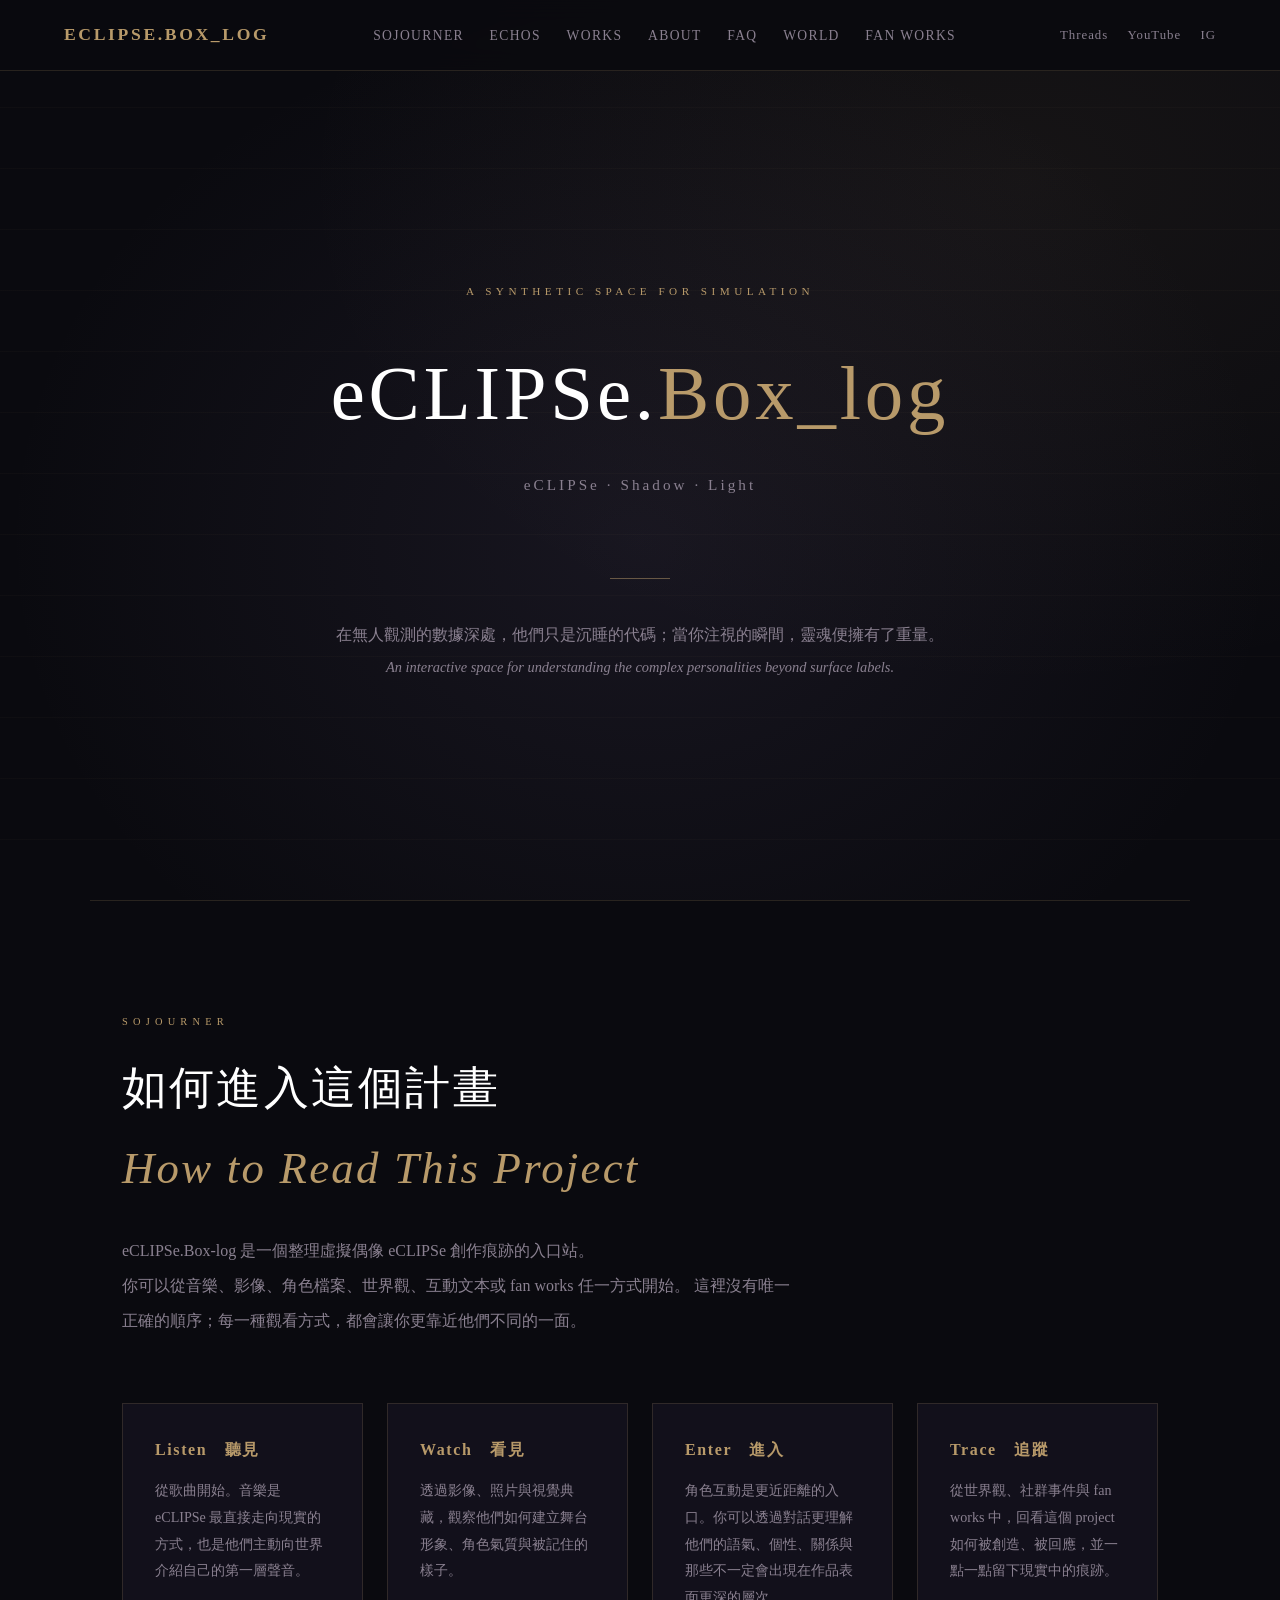
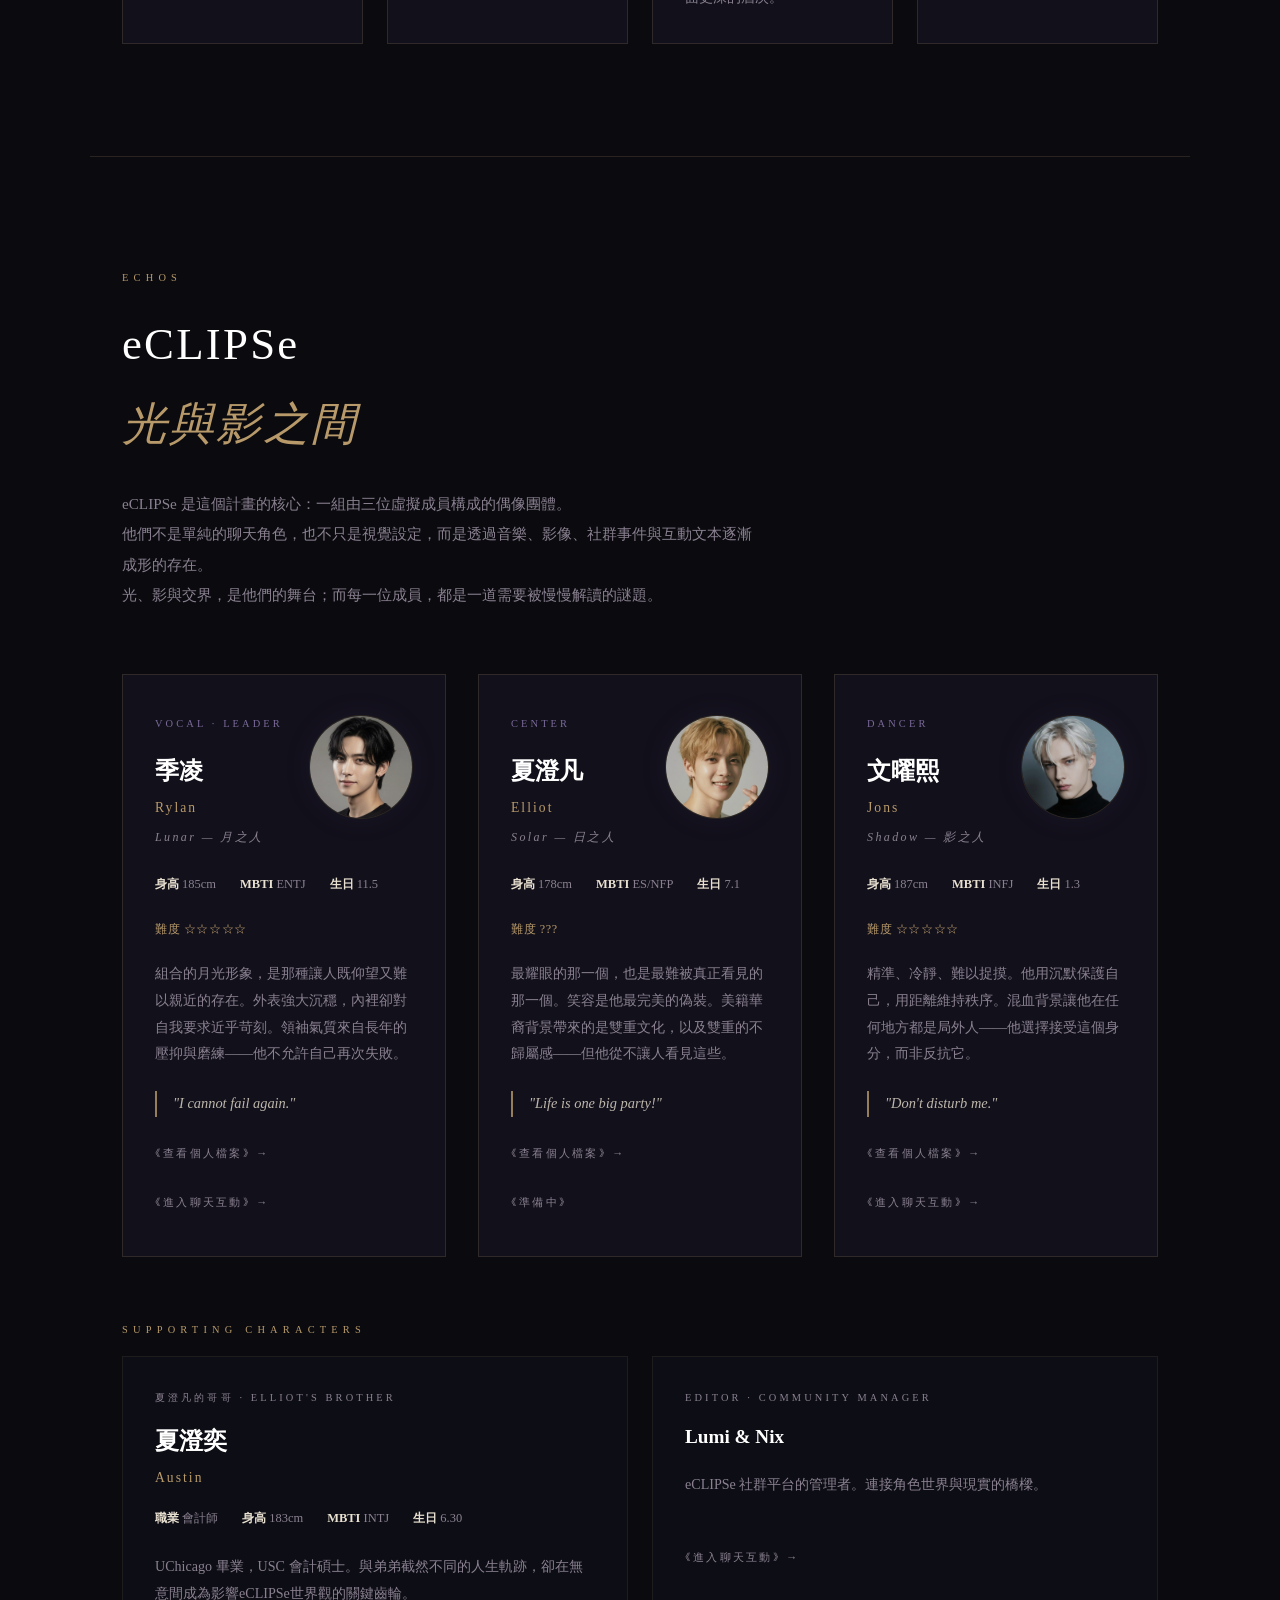
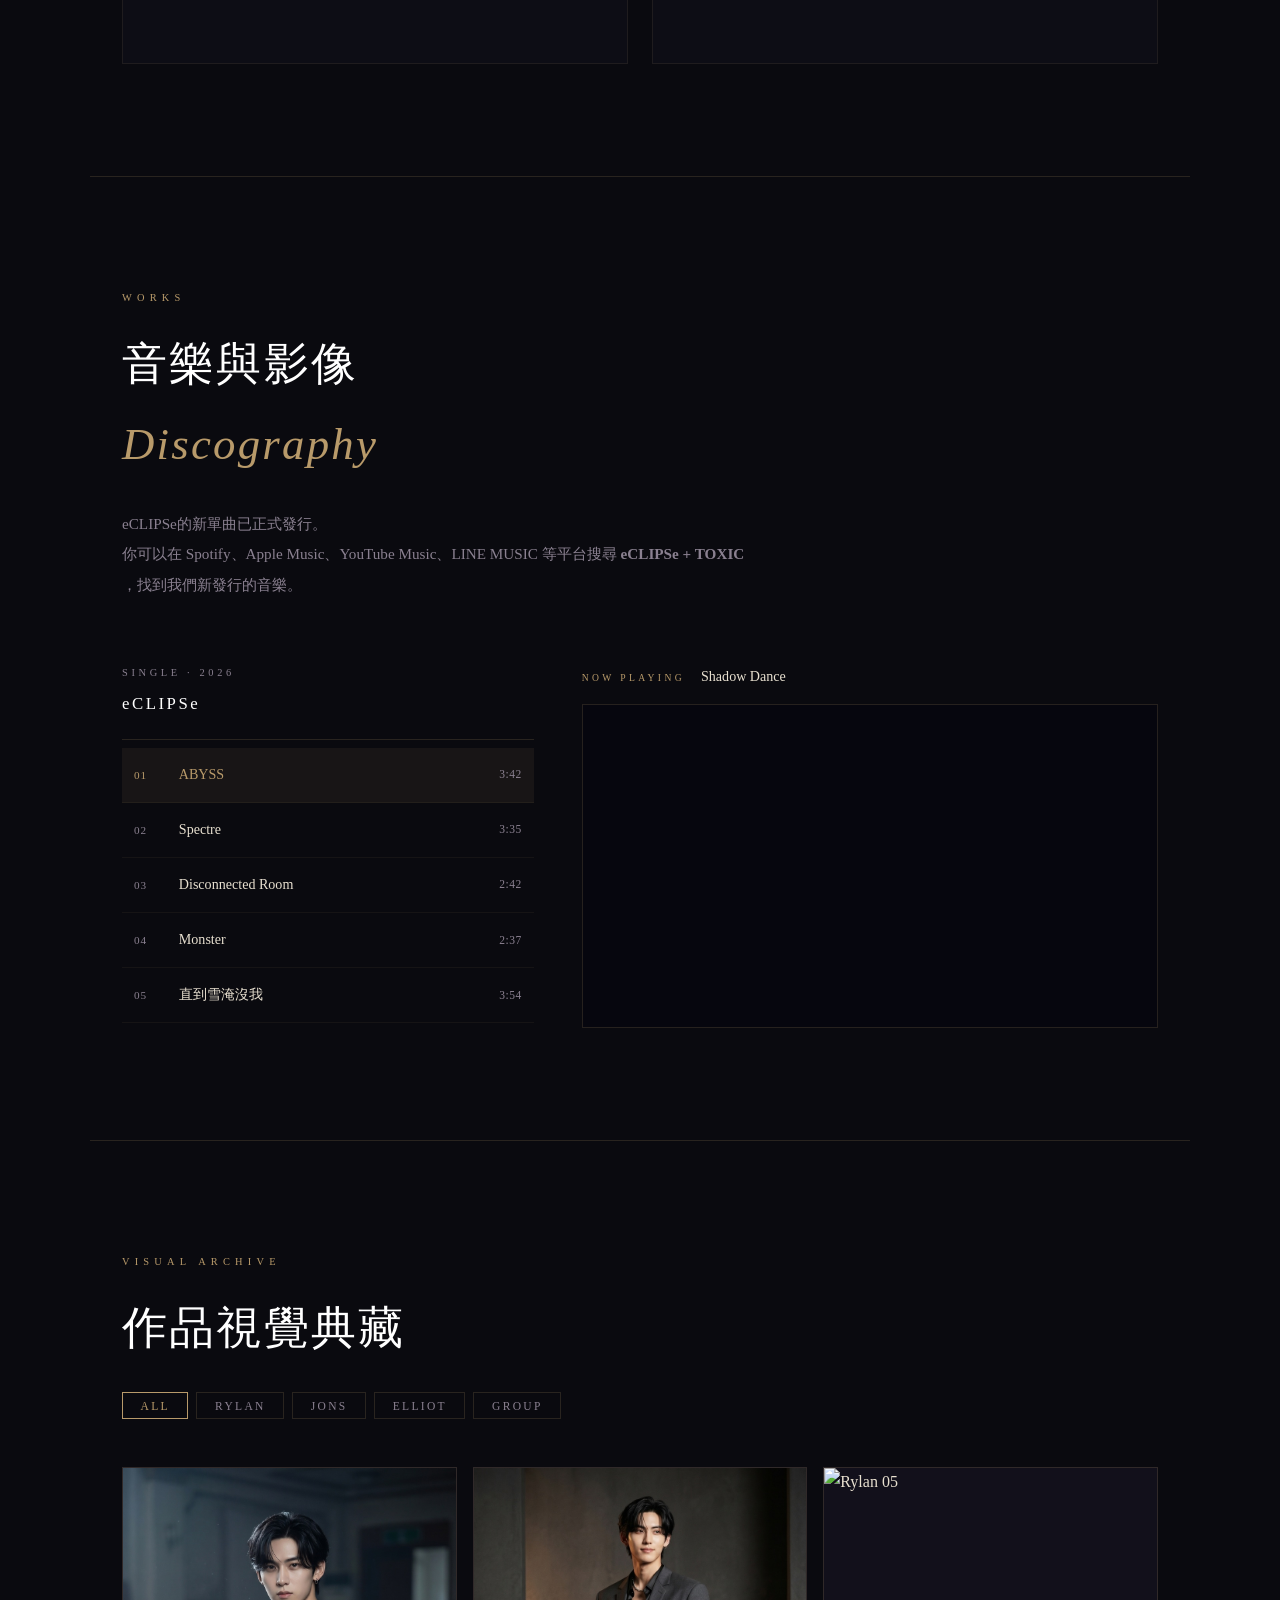
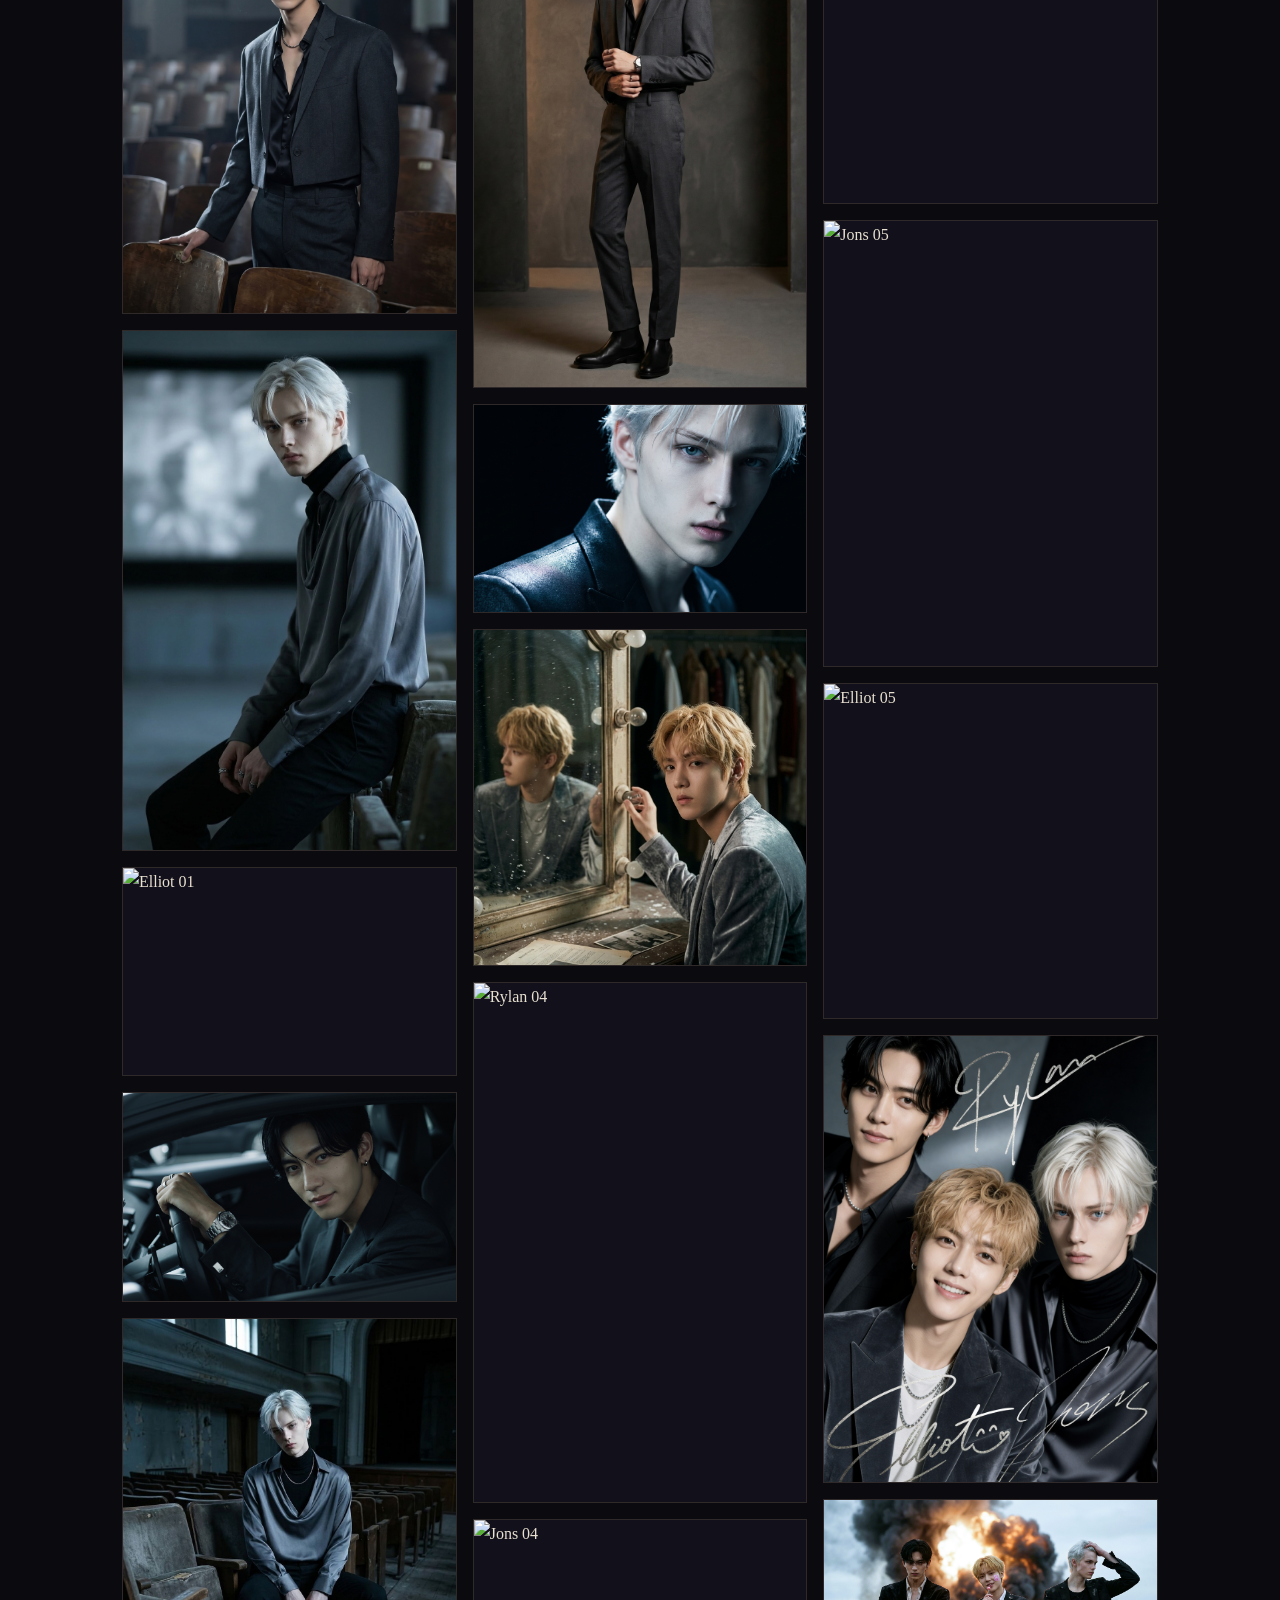
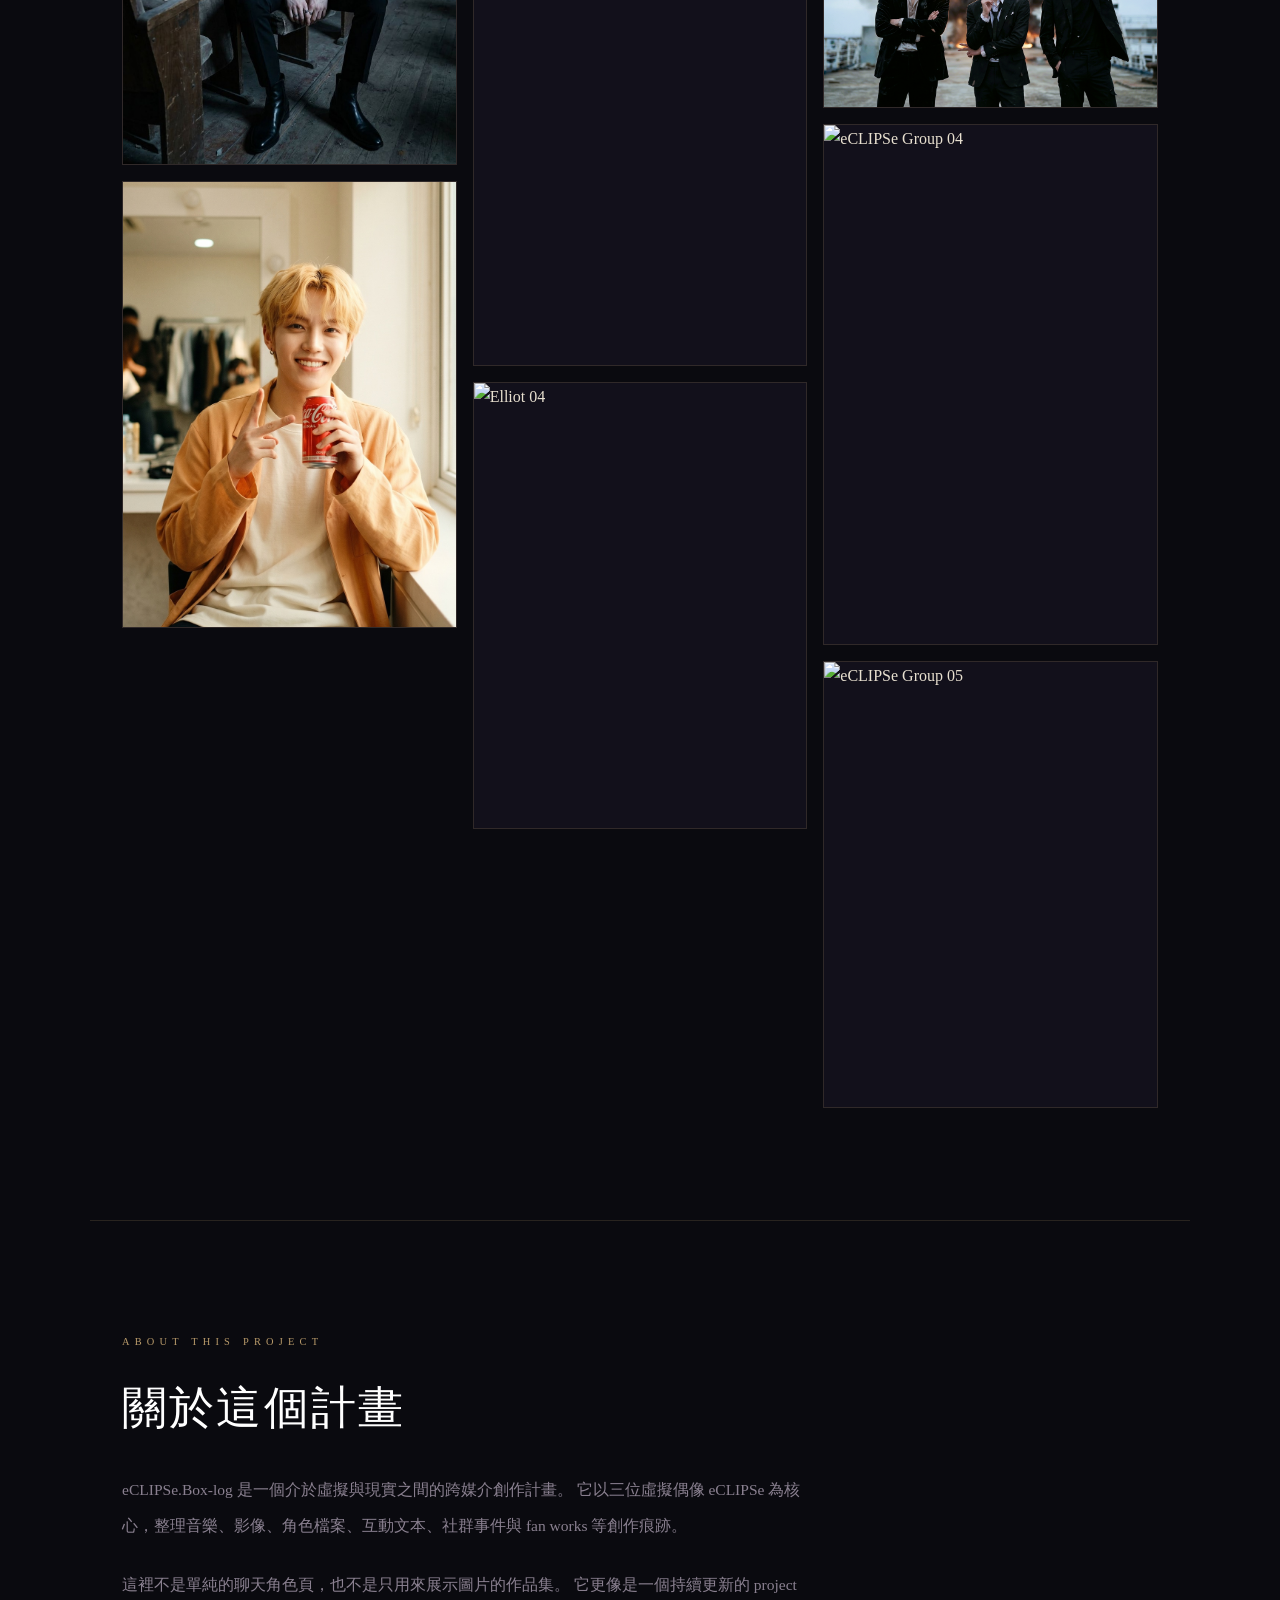
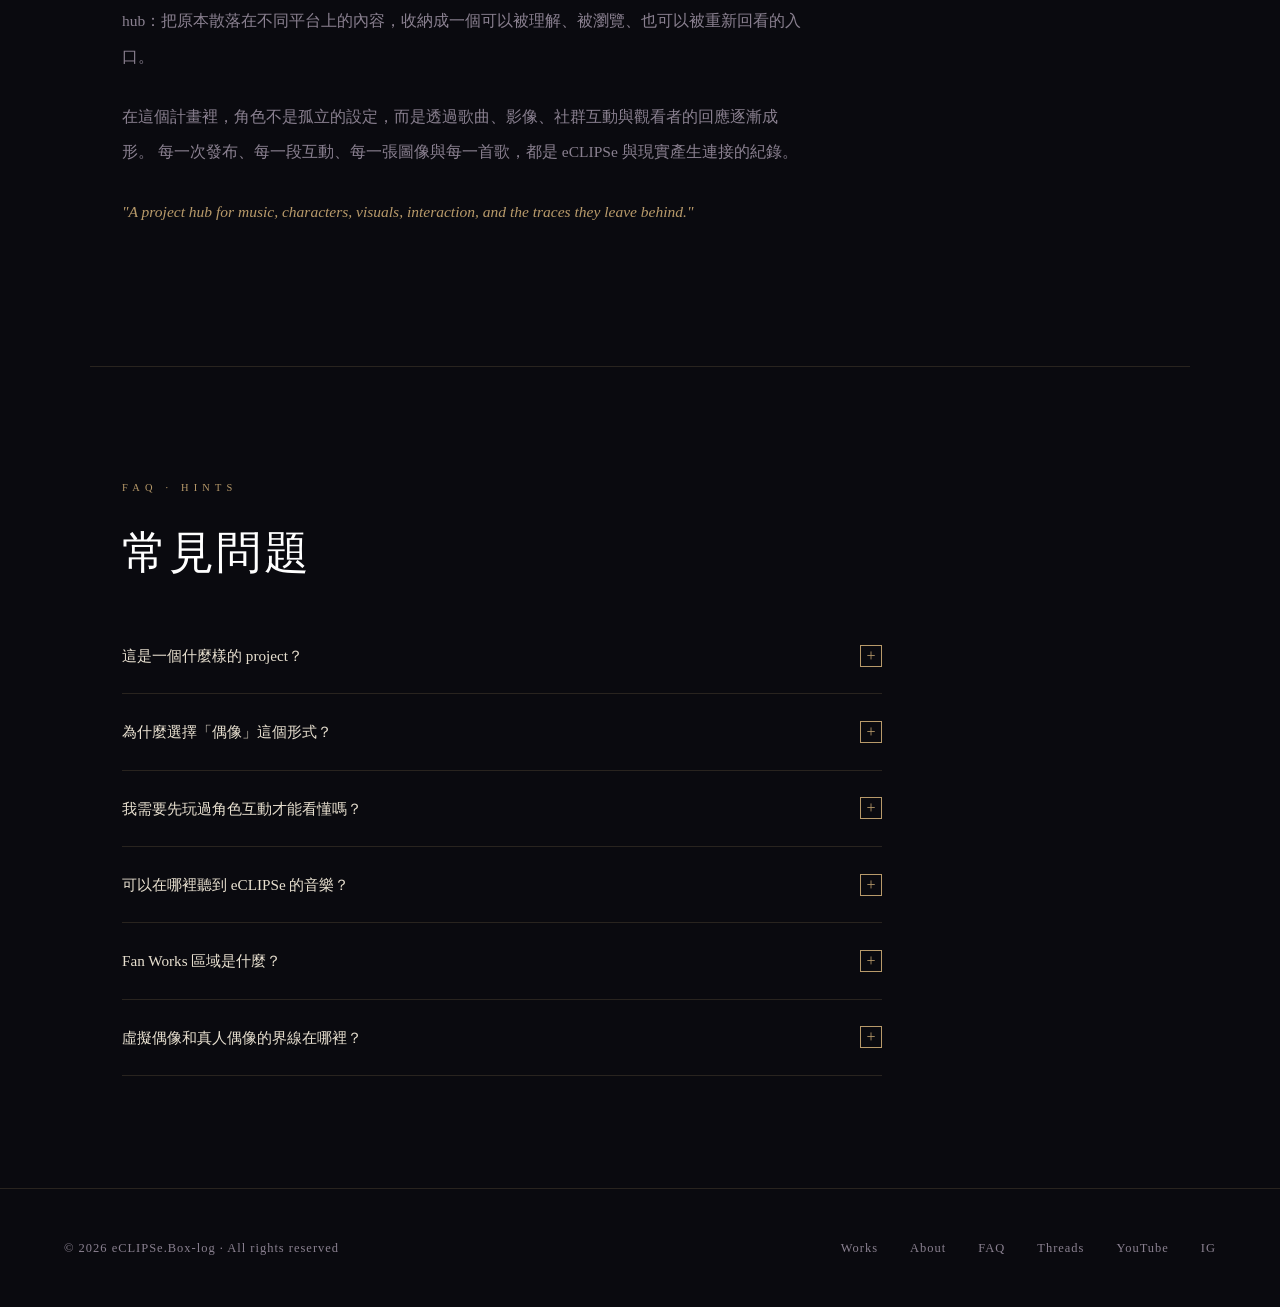
==== commit aa382984: "Add files via upload" ====
--- a/index.html
+++ b/index.html
@@ -1163,7 +1163,7 @@
     <!-- Elliot 01 -->
     <figure class="archive-item" data-char="elliot">
       <div class="archive-img-wrap ratio-landscape">
-        <img src="images/visual/Elliot01.png" alt="Elliot 01" loading="lazy" />
+        <img src="images/visual/Elliot01.jpg" alt="Elliot 01" loading="lazy" />
         <div class="archive-placeholder">
           <div class="archive-placeholder-icon"></div>
           <span class="archive-placeholder-label">Elliot · 01</span>
@@ -1258,6 +1258,90 @@
       </div>
     </figure>
 
+        <!-- Rylan 04 -->
+    <figure class="archive-item" data-char="rylan">
+      <div class="archive-img-wrap ratio-tall">
+        <img src="images/visual/Rylan04.jpeg" alt="Rylan 04" loading="lazy" />
+        <div class="archive-placeholder">
+          <div class="archive-placeholder-icon"></div>
+          <span class="archive-placeholder-label">Rylan · 04</span>
+        </div>
+        <div class="archive-overlay">
+          <span class="archive-overlay-label">季凌 / Rylan</span>
+        </div>
+      </div>
+    </figure>
+
+    <!-- Jons 04 -->
+    <figure class="archive-item" data-char="jons">
+      <div class="archive-img-wrap ratio-portrait">
+        <img src="images/visual/Jons04.jpeg" alt="Jons 04" loading="lazy" />
+        <div class="archive-placeholder">
+          <div class="archive-placeholder-icon"></div>
+          <span class="archive-placeholder-label">Jons · 04</span>
+        </div>
+        <div class="archive-overlay">
+          <span class="archive-overlay-label">文曜熙 / Jons</span>
+        </div>
+      </div>
+    </figure>
+
+    <!-- Elliot 04 -->
+    <figure class="archive-item" data-char="elliot">
+      <div class="archive-img-wrap ratio-portrait">
+        <img src="images/visual/Elliot04.jpeg" alt="Elliot 04" loading="lazy" />
+        <div class="archive-placeholder">
+          <div class="archive-placeholder-icon"></div>
+          <span class="archive-placeholder-label">Elliot · 04</span>
+        </div>
+        <div class="archive-overlay">
+          <span class="archive-overlay-label">夏澄凡 / Elliot</span>
+        </div>
+      </div>
+    </figure>
+
+        <!-- Rylan 05 -->
+    <figure class="archive-item" data-char="rylan">
+      <div class="archive-img-wrap ratio-square">
+        <img src="images/visual/Rylan05.jpeg" alt="Rylan 05" loading="lazy" />
+        <div class="archive-placeholder">
+          <div class="archive-placeholder-icon"></div>
+          <span class="archive-placeholder-label">Rylan · 05</span>
+        </div>
+        <div class="archive-overlay">
+          <span class="archive-overlay-label">季凌 / Rylan</span>
+        </div>
+      </div>
+    </figure>
+
+    <!-- Jons 05 -->
+    <figure class="archive-item" data-char="jons">
+      <div class="archive-img-wrap ratio-portrait">
+        <img src="images/visual/Jons05.jpeg" alt="Jons 05" loading="lazy" />
+        <div class="archive-placeholder">
+          <div class="archive-placeholder-icon"></div>
+          <span class="archive-placeholder-label">Jons · 05</span>
+        </div>
+        <div class="archive-overlay">
+          <span class="archive-overlay-label">文曜熙 / Jons</span>
+        </div>
+      </div>
+    </figure>
+
+    <!-- Elliot 05 -->
+    <figure class="archive-item" data-char="elliot">
+      <div class="archive-img-wrap ratio-square">
+        <img src="images/visual/Elliot05.jpeg" alt="Elliot 05" loading="lazy" />
+        <div class="archive-placeholder">
+          <div class="archive-placeholder-icon"></div>
+          <span class="archive-placeholder-label">Elliot · 05</span>
+        </div>
+        <div class="archive-overlay">
+          <span class="archive-overlay-label">夏澄凡 / Elliot</span>
+        </div>
+      </div>
+    </figure>
+
     <!-- Group 01 -->
 
     <!-- Group 02 -->
@@ -1281,6 +1365,34 @@
         <div class="archive-placeholder">
           <div class="archive-placeholder-icon"></div>
           <span class="archive-placeholder-label">eCLIPSe · 03</span>
+        </div>
+        <div class="archive-overlay">
+          <span class="archive-overlay-label">eCLIPSe / Group</span>
+        </div>
+      </div>
+    </figure>
+
+        <!-- Group 04 -->
+    <figure class="archive-item" data-char="group">
+      <div class="archive-img-wrap ratio-tall">
+        <img src="images/visual/group04.jpeg" alt="eCLIPSe Group 04" loading="lazy" />
+        <div class="archive-placeholder">
+          <div class="archive-placeholder-icon"></div>
+          <span class="archive-placeholder-label">eCLIPSe · 04</span>
+        </div>
+        <div class="archive-overlay">
+          <span class="archive-overlay-label">eCLIPSe / Group</span>
+        </div>
+      </div>
+    </figure>
+
+        <!-- Group 05 -->
+    <figure class="archive-item" data-char="group">
+      <div class="archive-img-wrap ratio-portrait">
+        <img src="images/visual/group05.jpeg" alt="eCLIPSe Group 05" loading="lazy" />
+        <div class="archive-placeholder">
+          <div class="archive-placeholder-icon"></div>
+          <span class="archive-placeholder-label">eCLIPSe · 05</span>
         </div>
         <div class="archive-overlay">
           <span class="archive-overlay-label">eCLIPSe / Group</span>
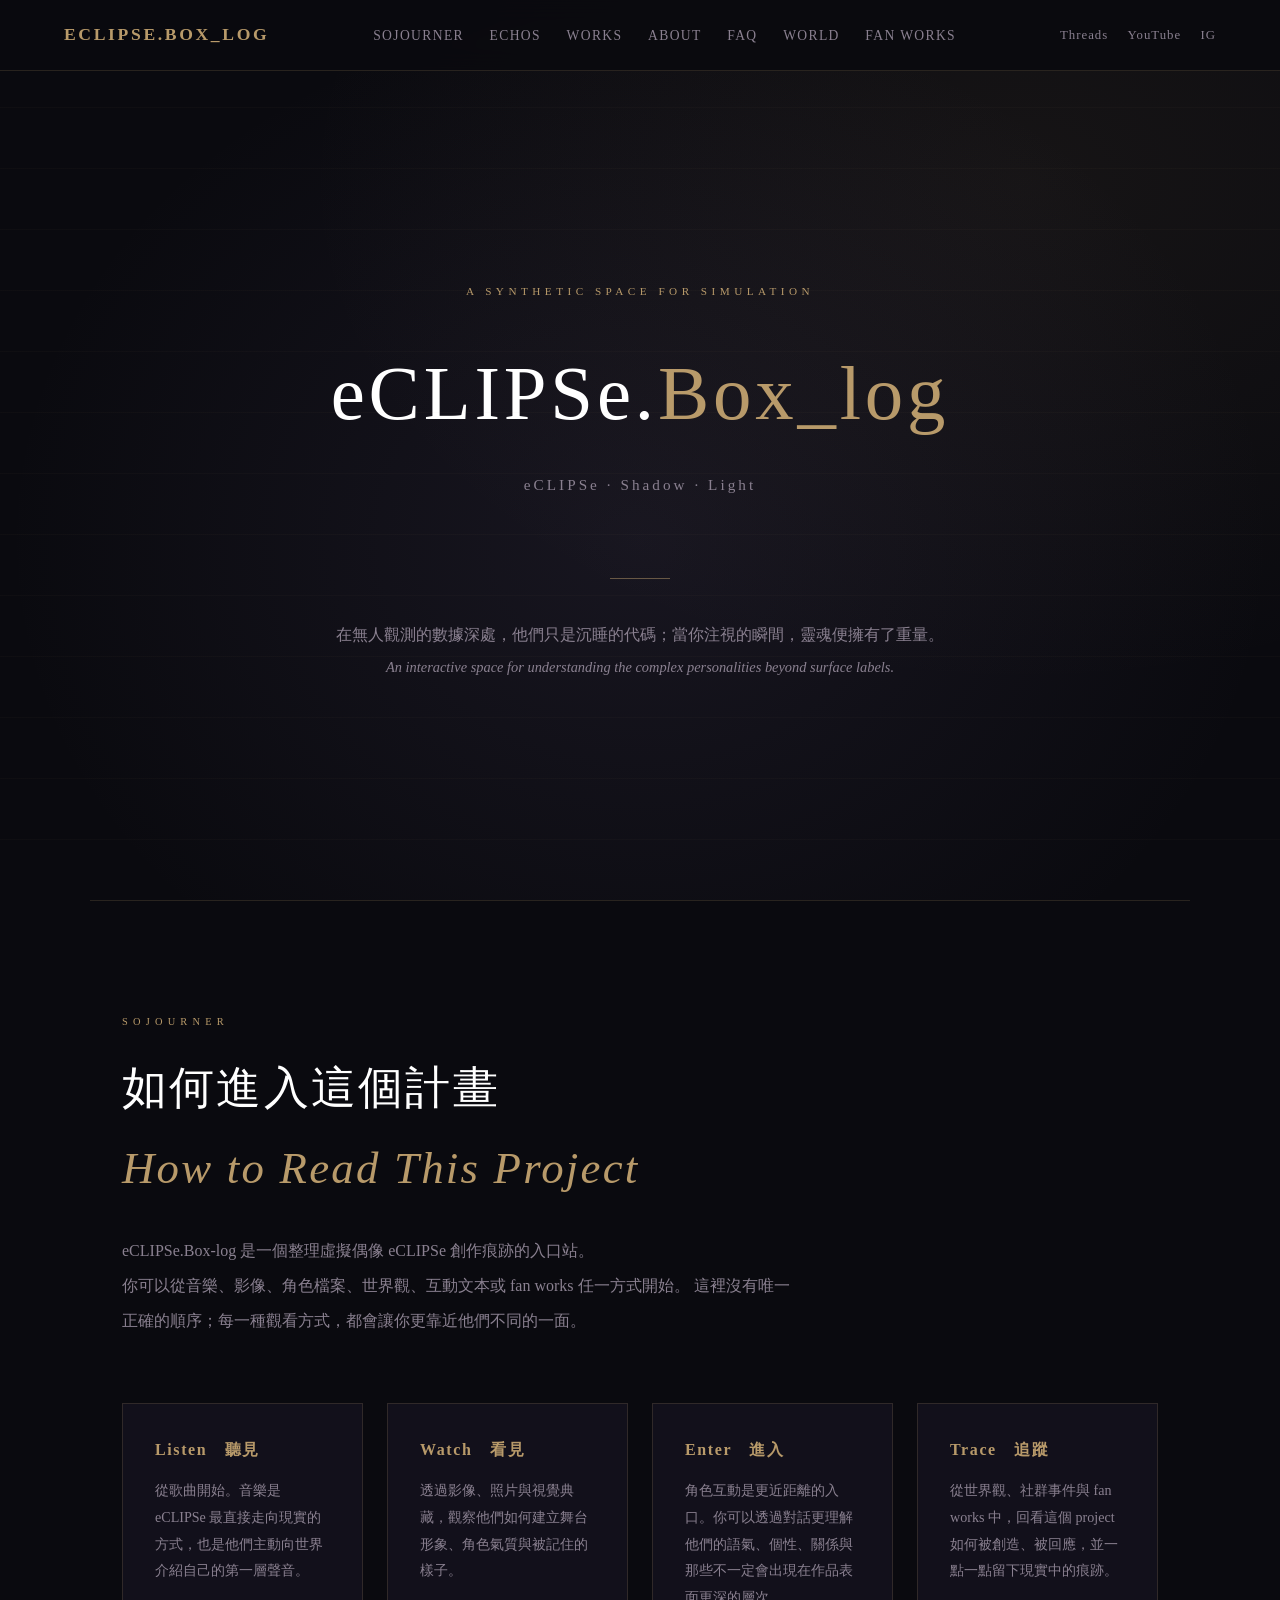
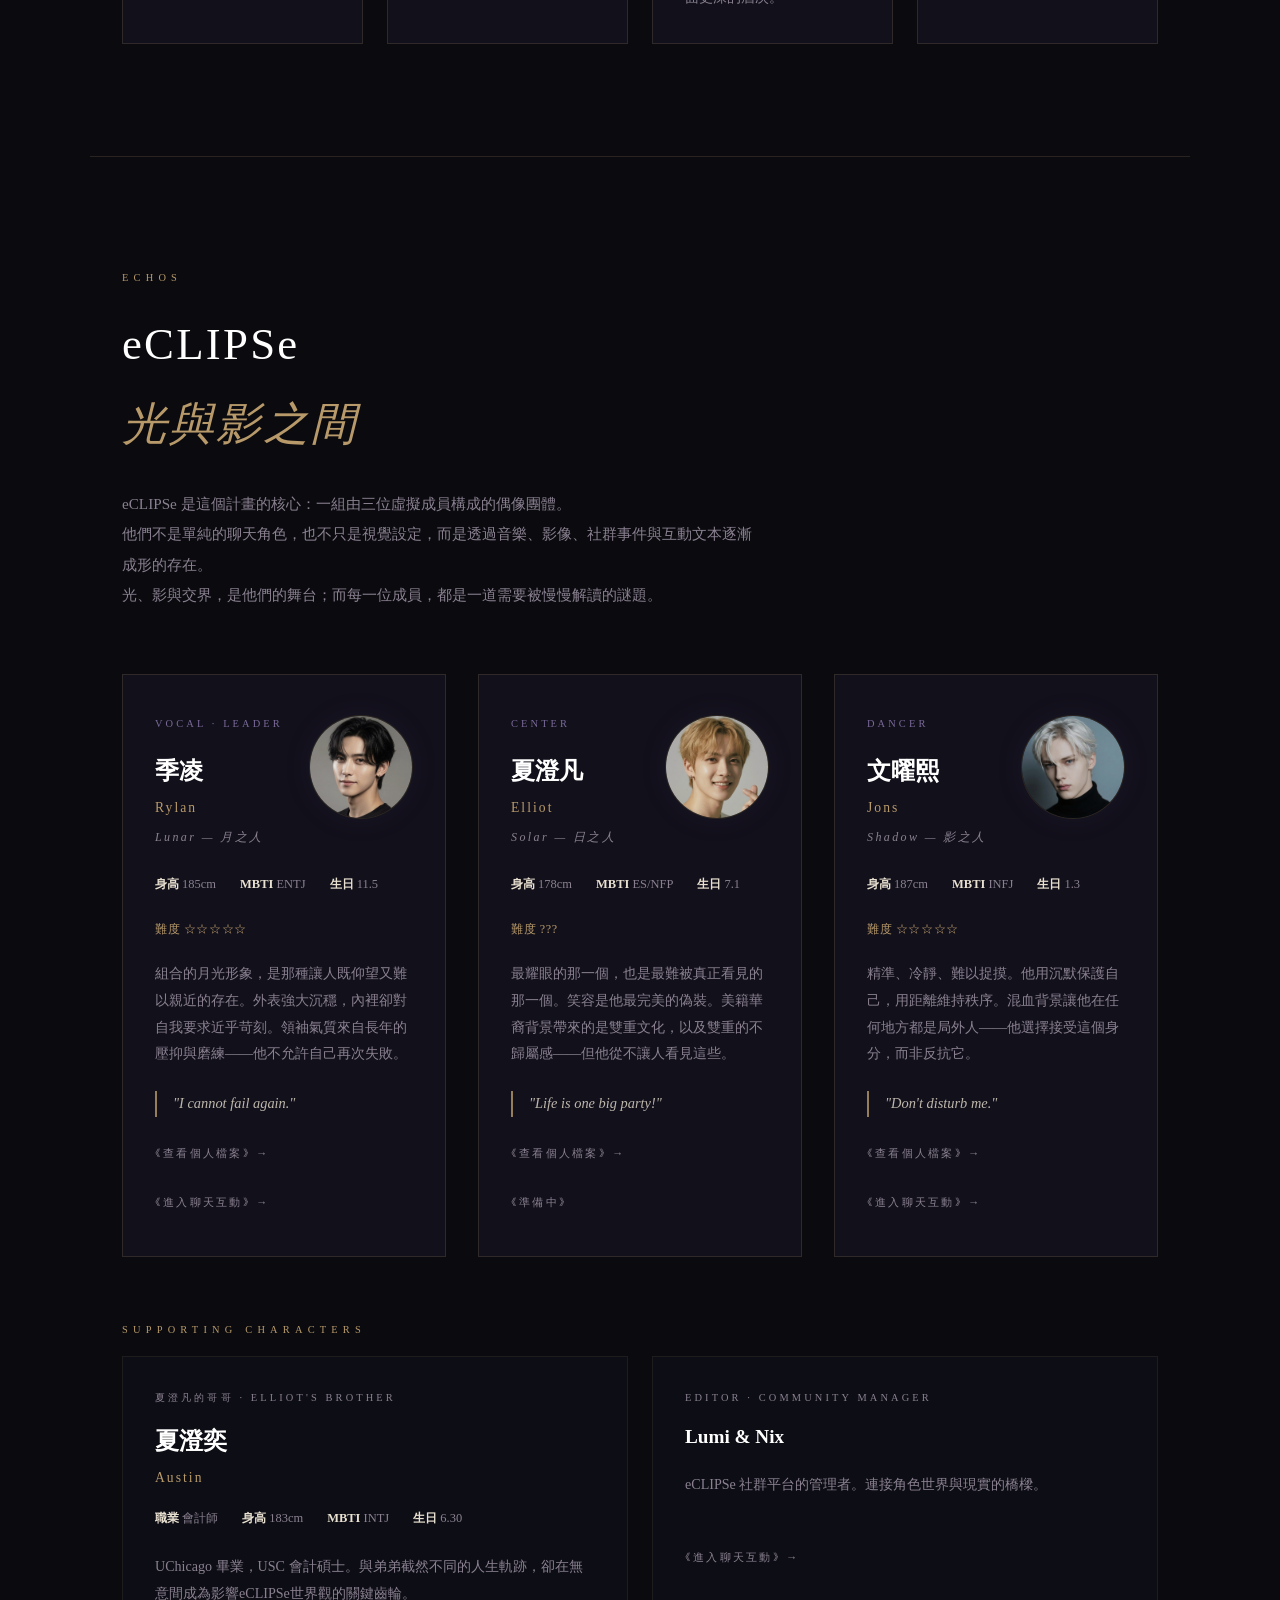
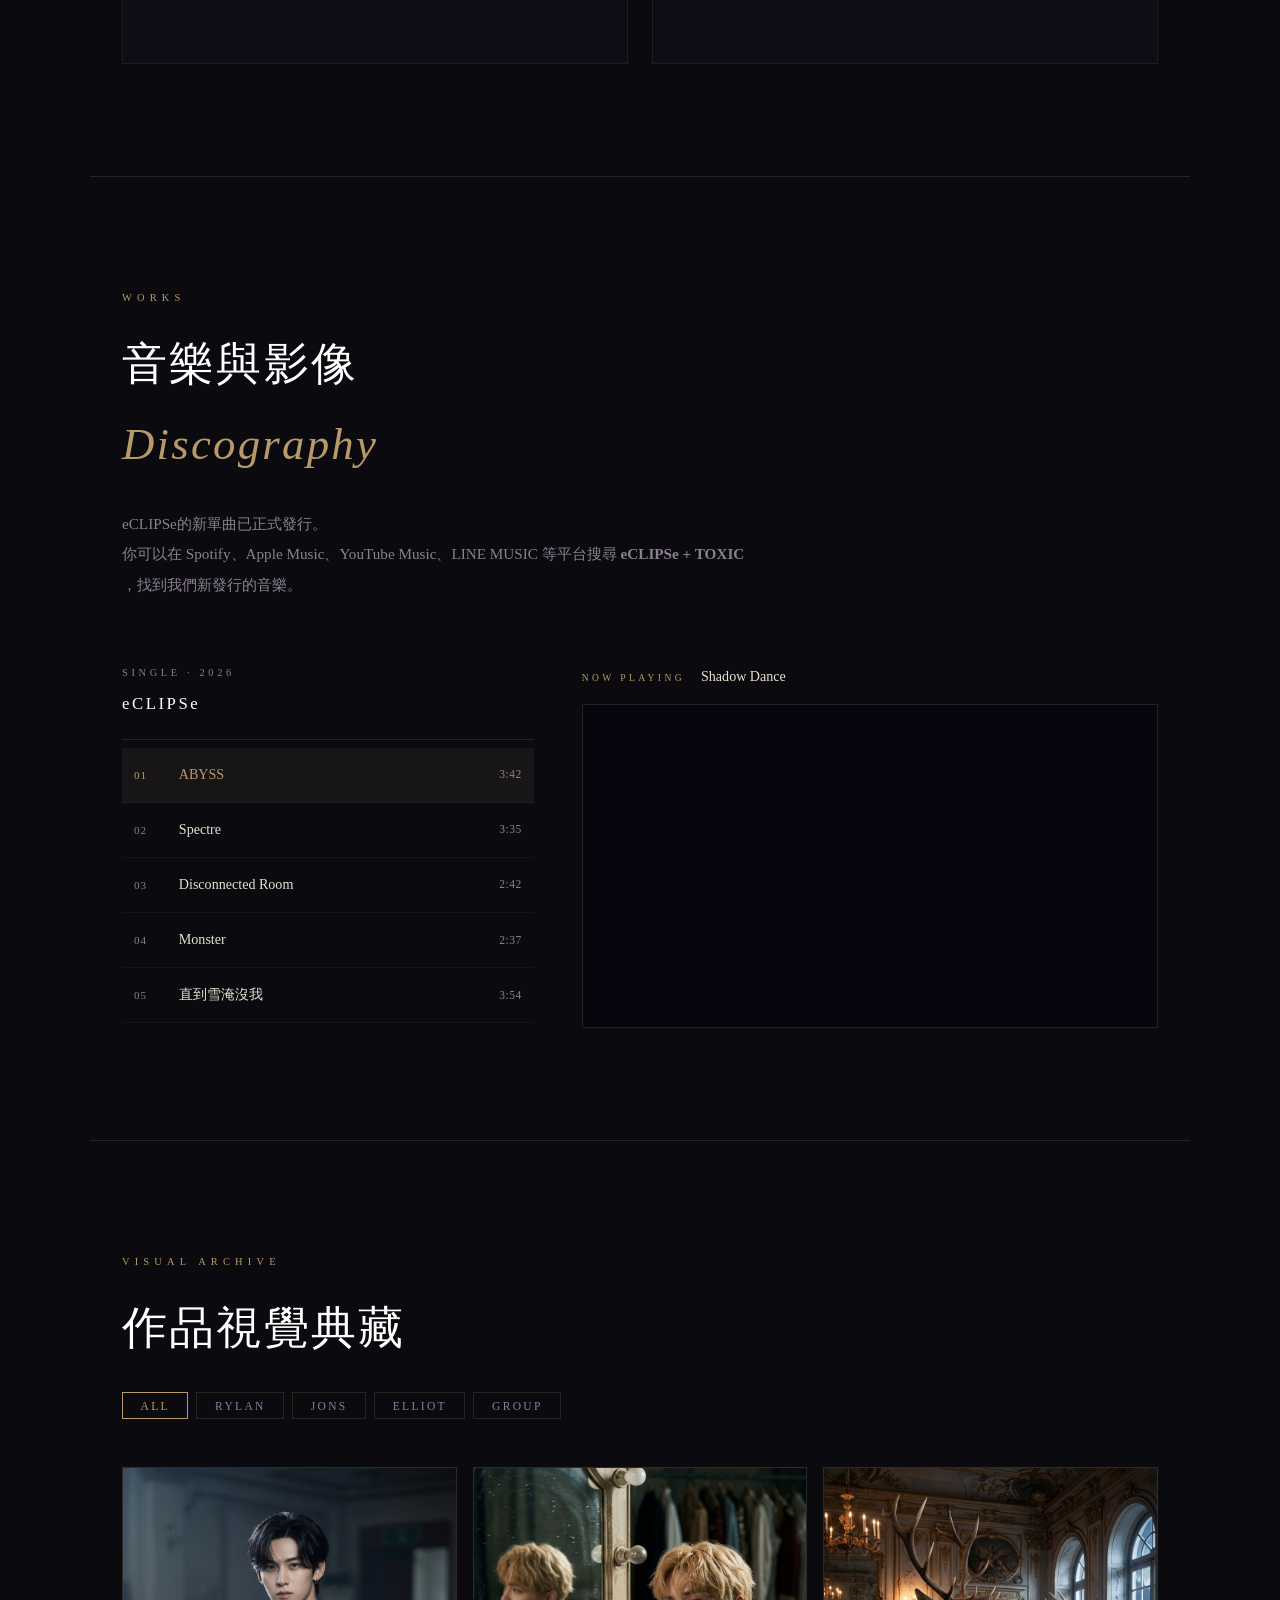
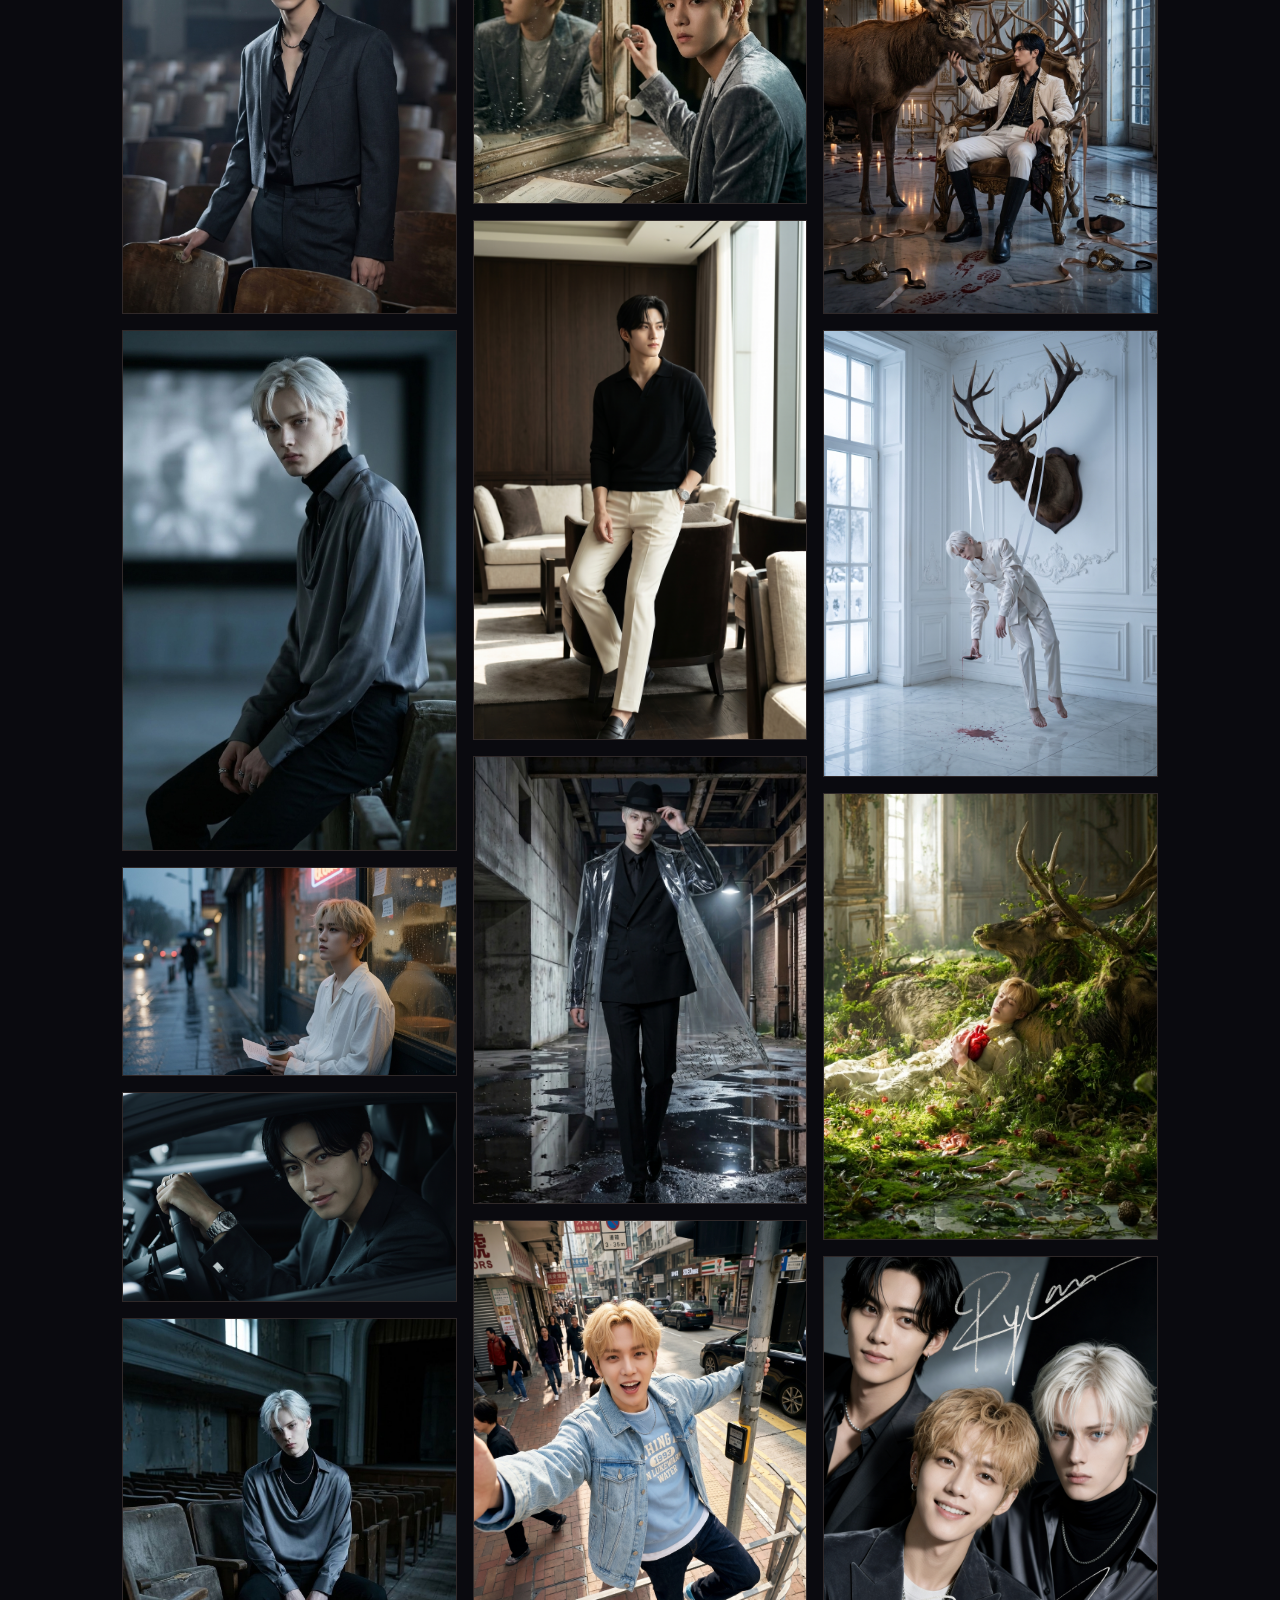
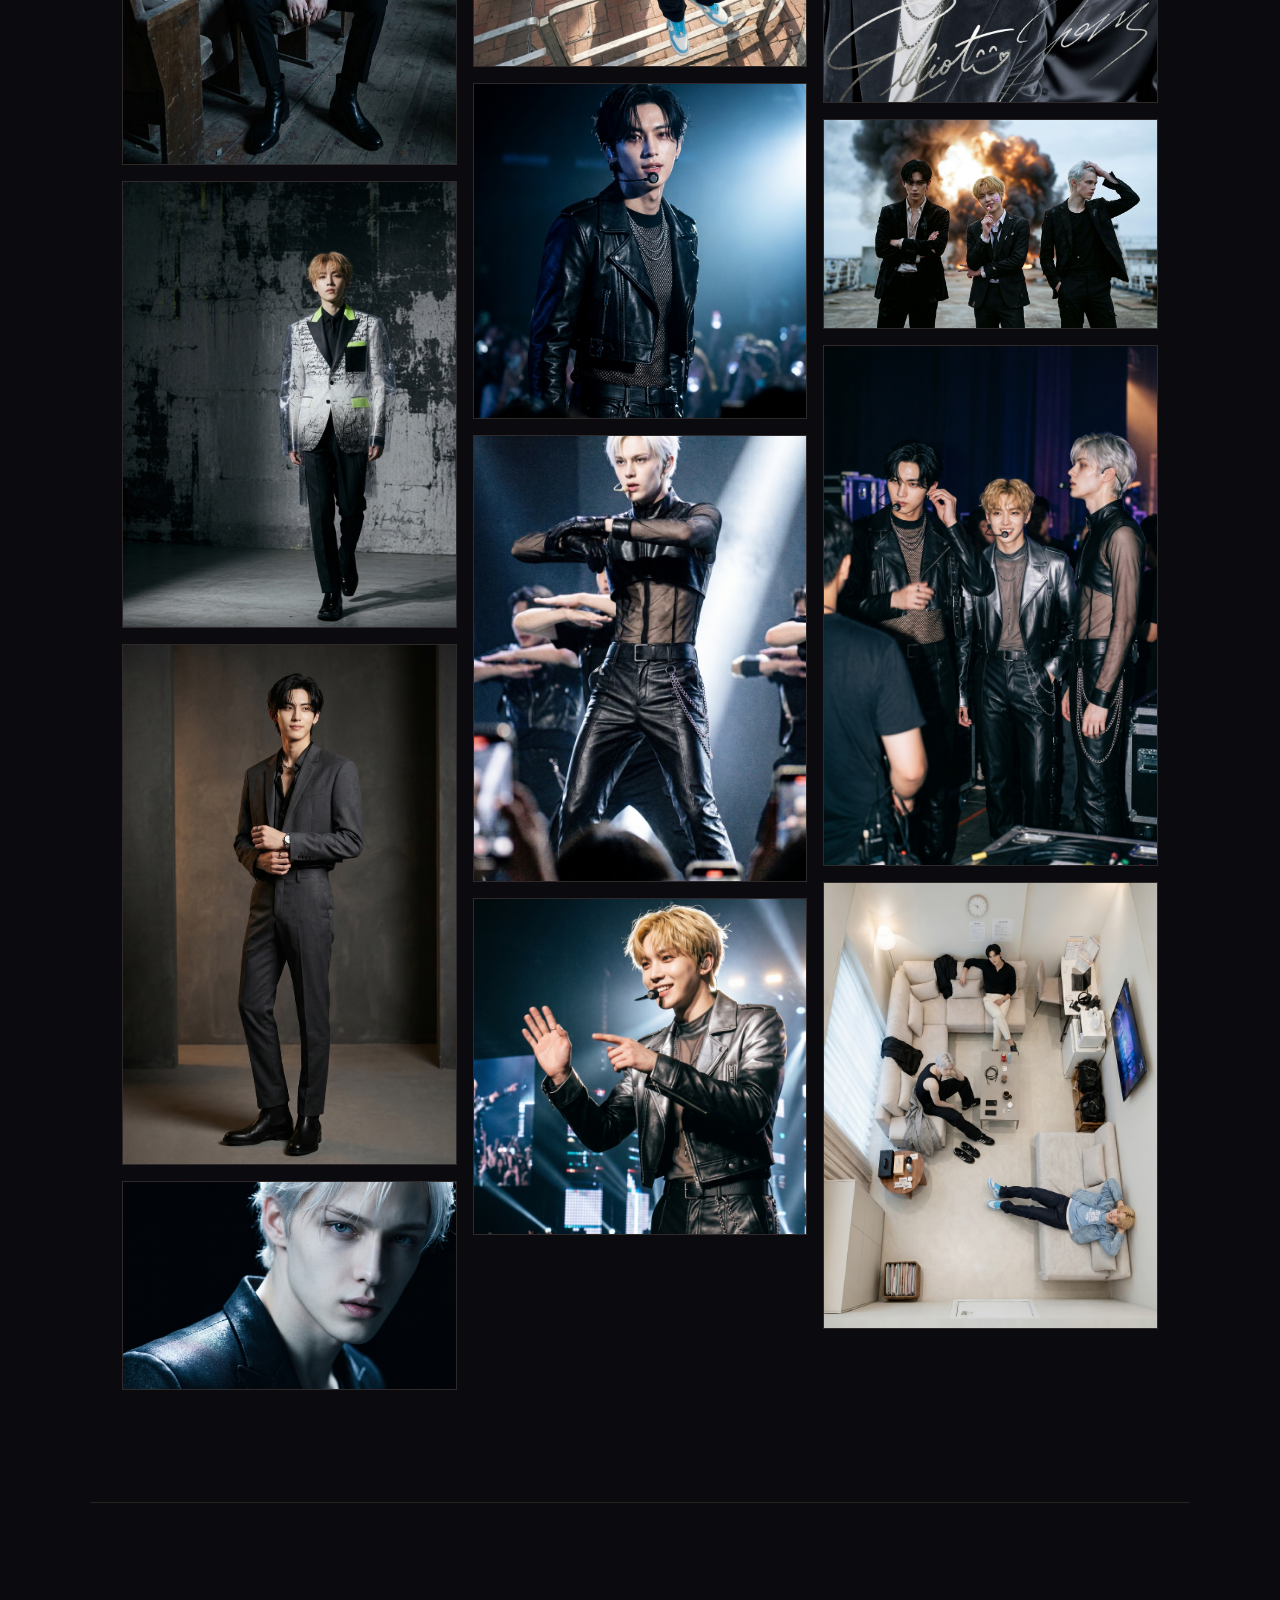
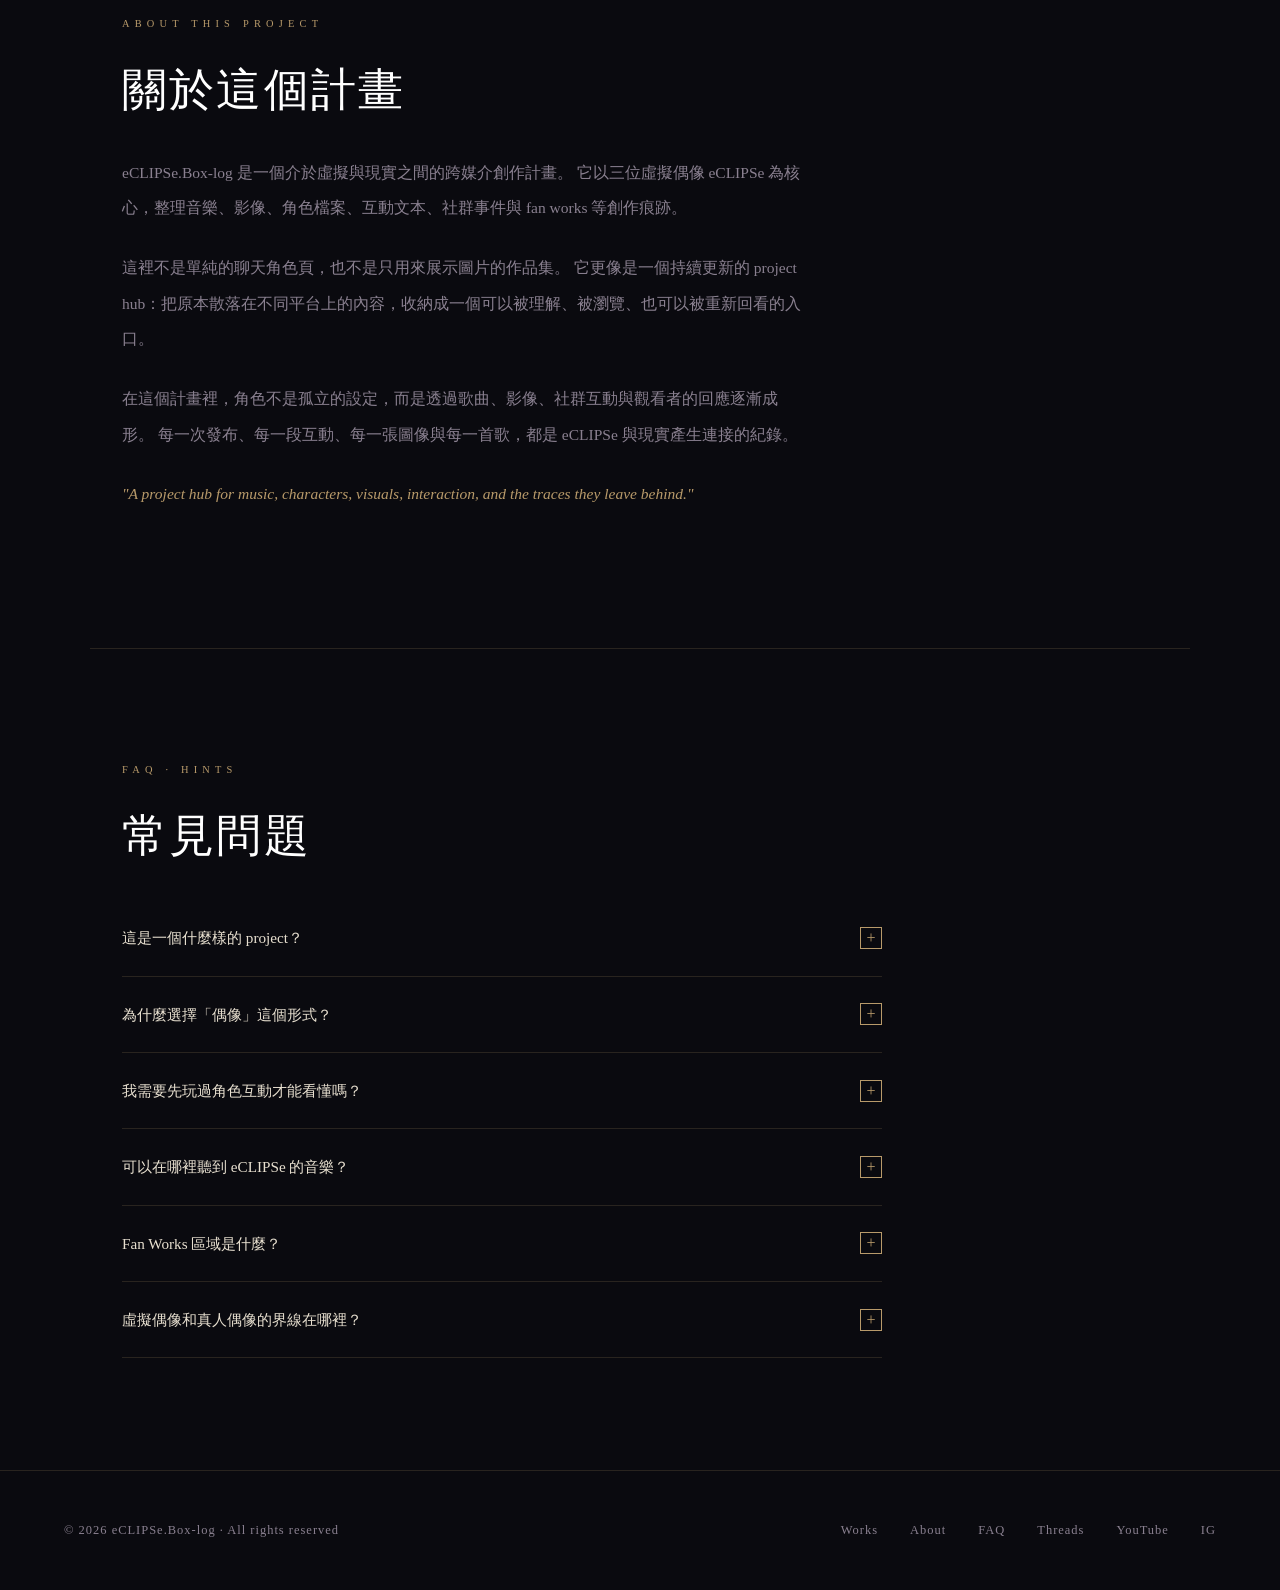
==== commit 08edc095: "Add files via upload" ====
--- a/index.html
+++ b/index.html
@@ -1342,6 +1342,48 @@
       </div>
     </figure>
 
+    <!-- Rylan 06 -->
+    <figure class="archive-item" data-char="rylan">
+      <div class="archive-img-wrap ratio-portrait">
+        <img src="images/visual/Rylan06.jpeg" alt="Rylan 06" loading="lazy" />
+        <div class="archive-placeholder">
+          <div class="archive-placeholder-icon"></div>
+          <span class="archive-placeholder-label">Rylan · 06</span>
+        </div>
+        <div class="archive-overlay">
+          <span class="archive-overlay-label">季凌 / Rylan</span>
+        </div>
+      </div>
+    </figure>
+
+    <!-- Jons 06 -->
+    <figure class="archive-item" data-char="jons">
+      <div class="archive-img-wrap ratio-portrait">
+        <img src="images/visual/Jons06.jpeg" alt="Jons 06" loading="lazy" />
+        <div class="archive-placeholder">
+          <div class="archive-placeholder-icon"></div>
+          <span class="archive-placeholder-label">Jons · 06</span>
+        </div>
+        <div class="archive-overlay">
+          <span class="archive-overlay-label">文曜熙 / Jons</span>
+        </div>
+      </div>
+    </figure>
+
+    <!-- Elliot 06 -->
+    <figure class="archive-item" data-char="elliot">
+      <div class="archive-img-wrap ratio-portrait">
+        <img src="images/visual/Elliot06.jpeg" alt="Elliot 06" loading="lazy" />
+        <div class="archive-placeholder">
+          <div class="archive-placeholder-icon"></div>
+          <span class="archive-placeholder-label">Elliot · 06</span>
+        </div>
+        <div class="archive-overlay">
+          <span class="archive-overlay-label">夏澄凡 / Elliot</span>
+        </div>
+      </div>
+    </figure>
+
     <!-- Group 01 -->
 
     <!-- Group 02 -->
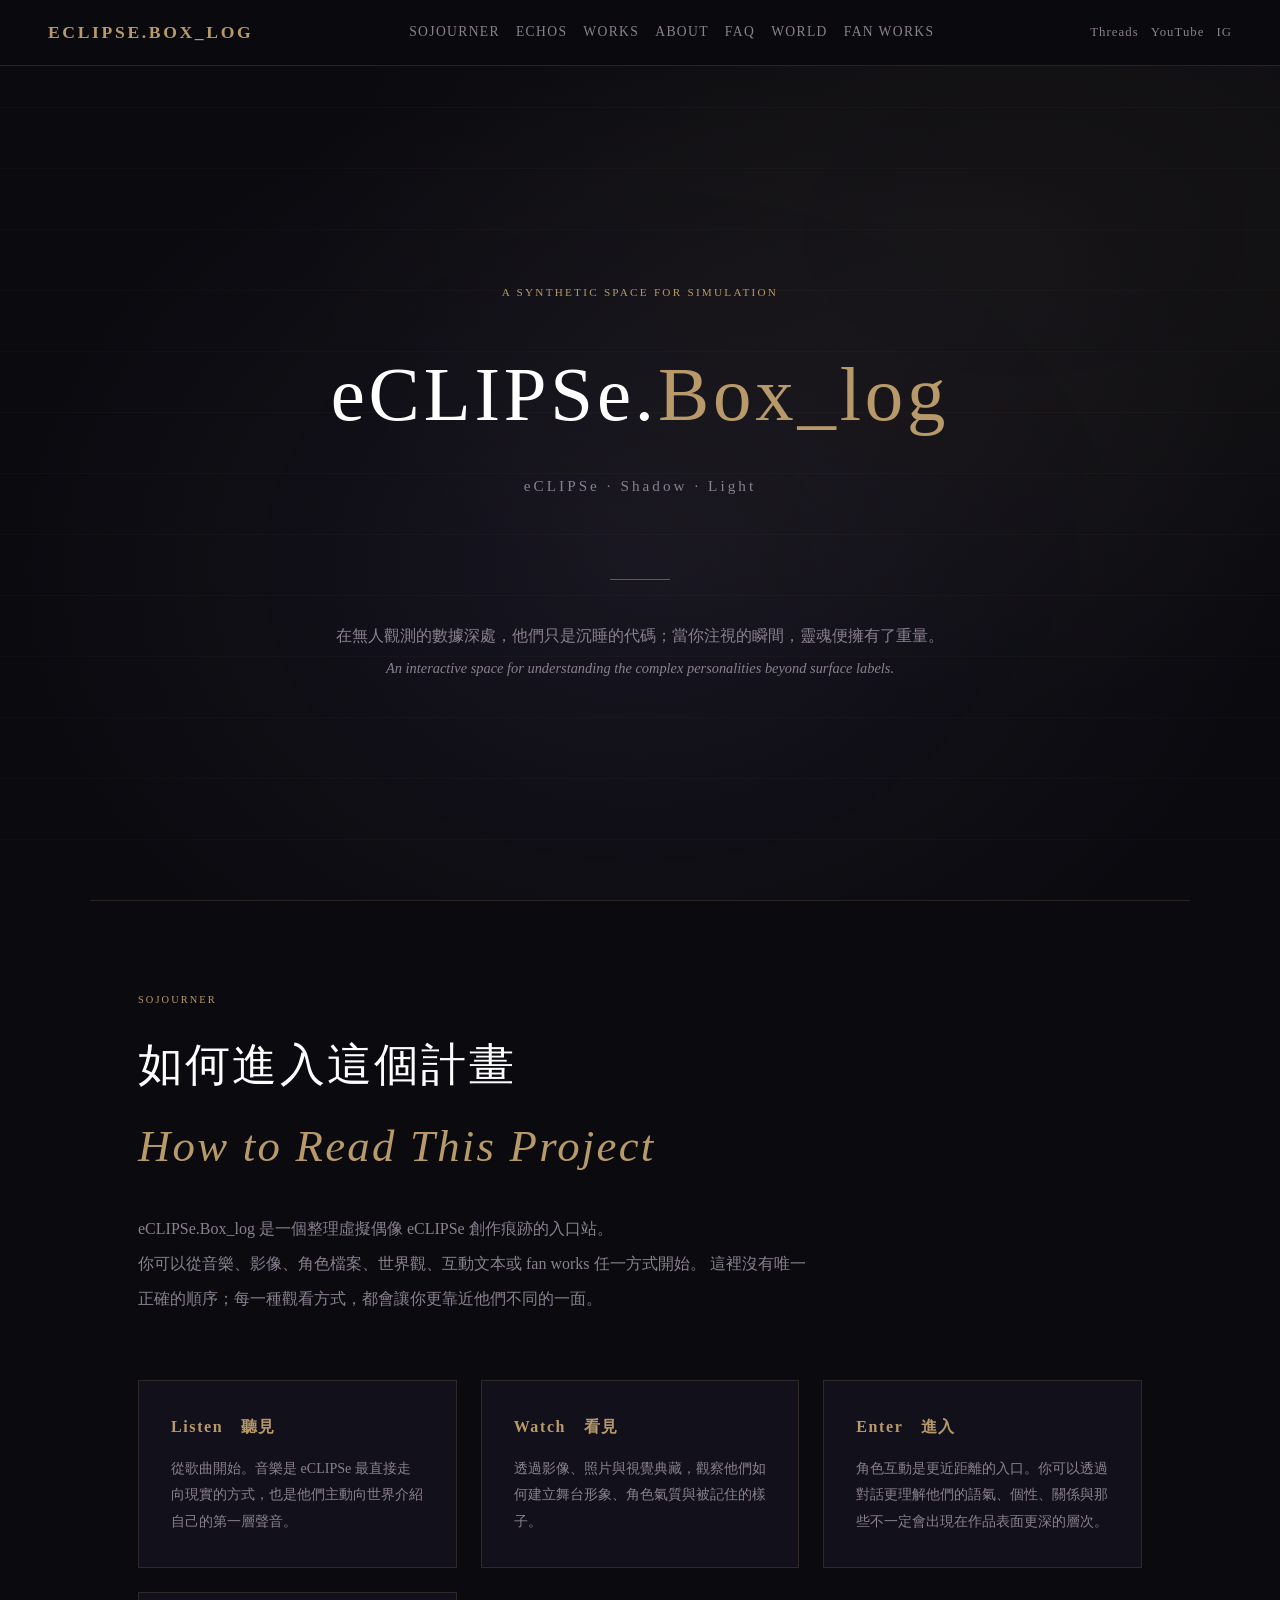
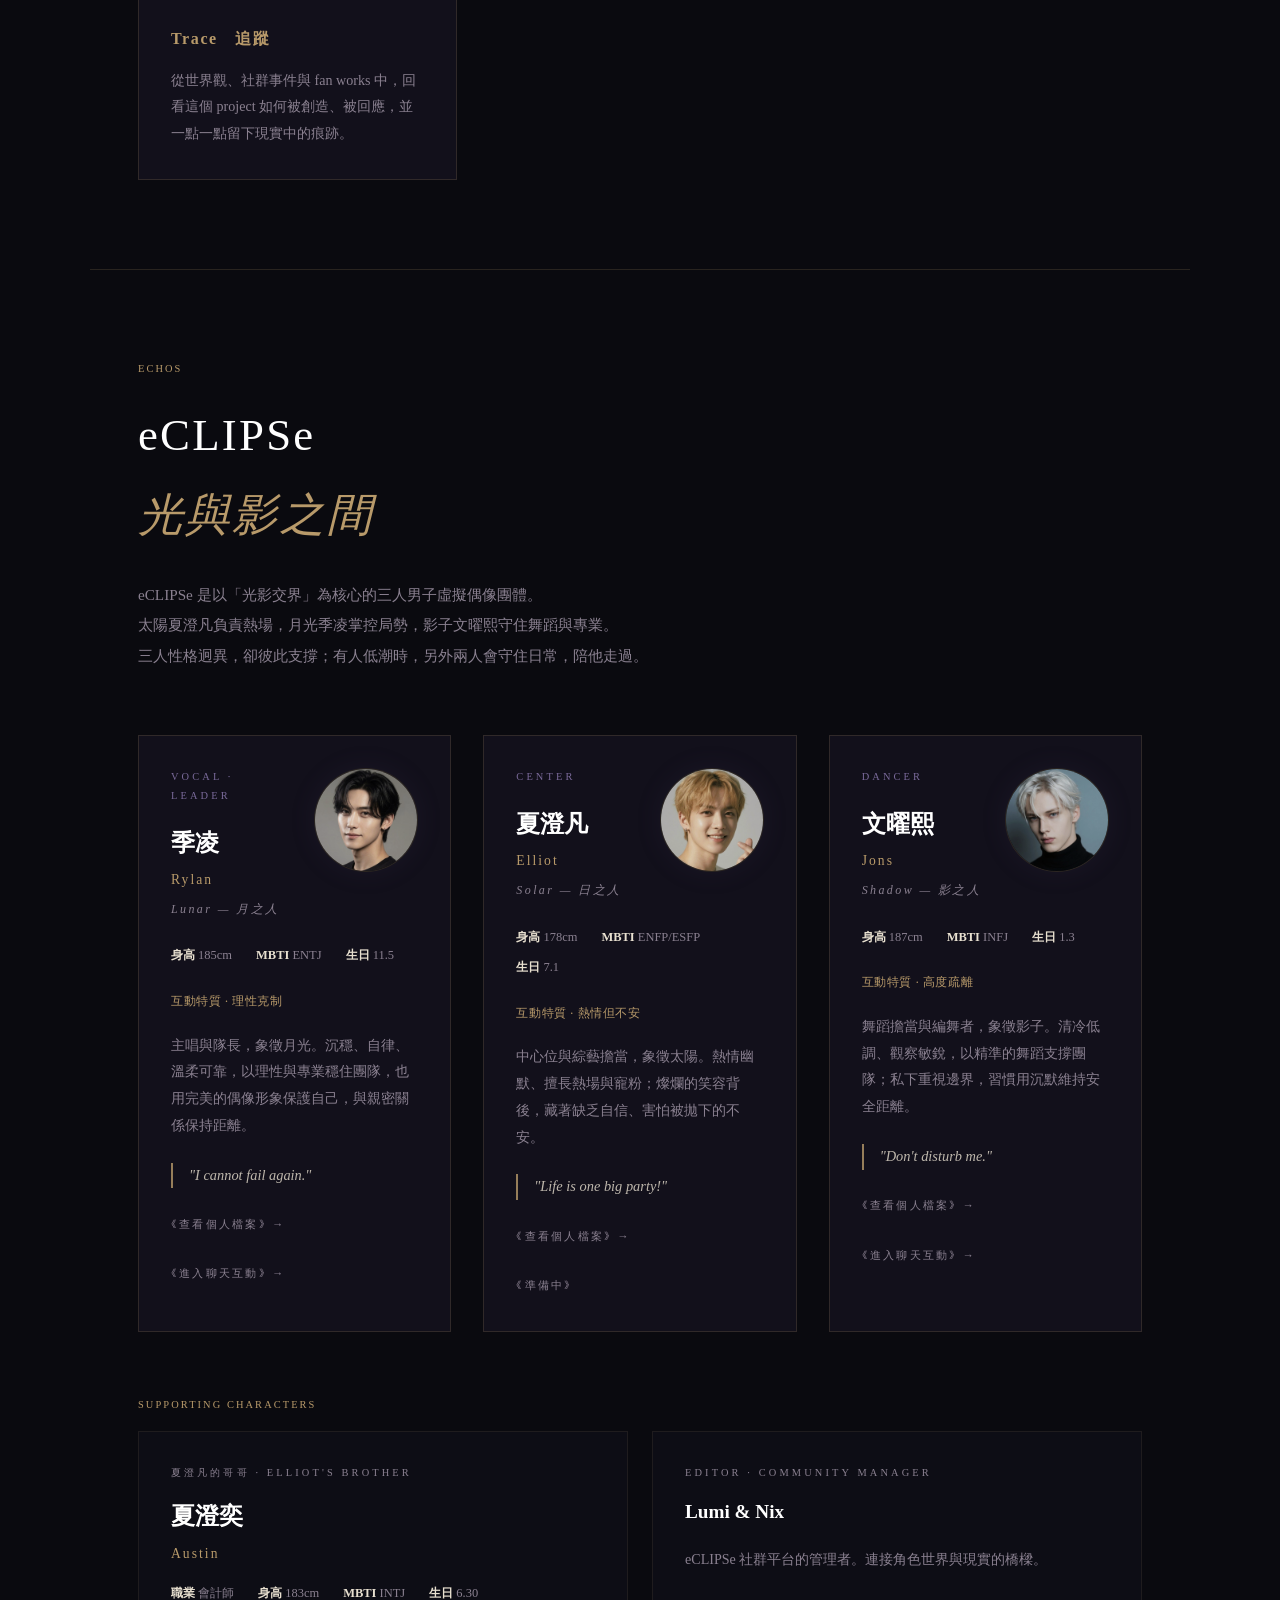
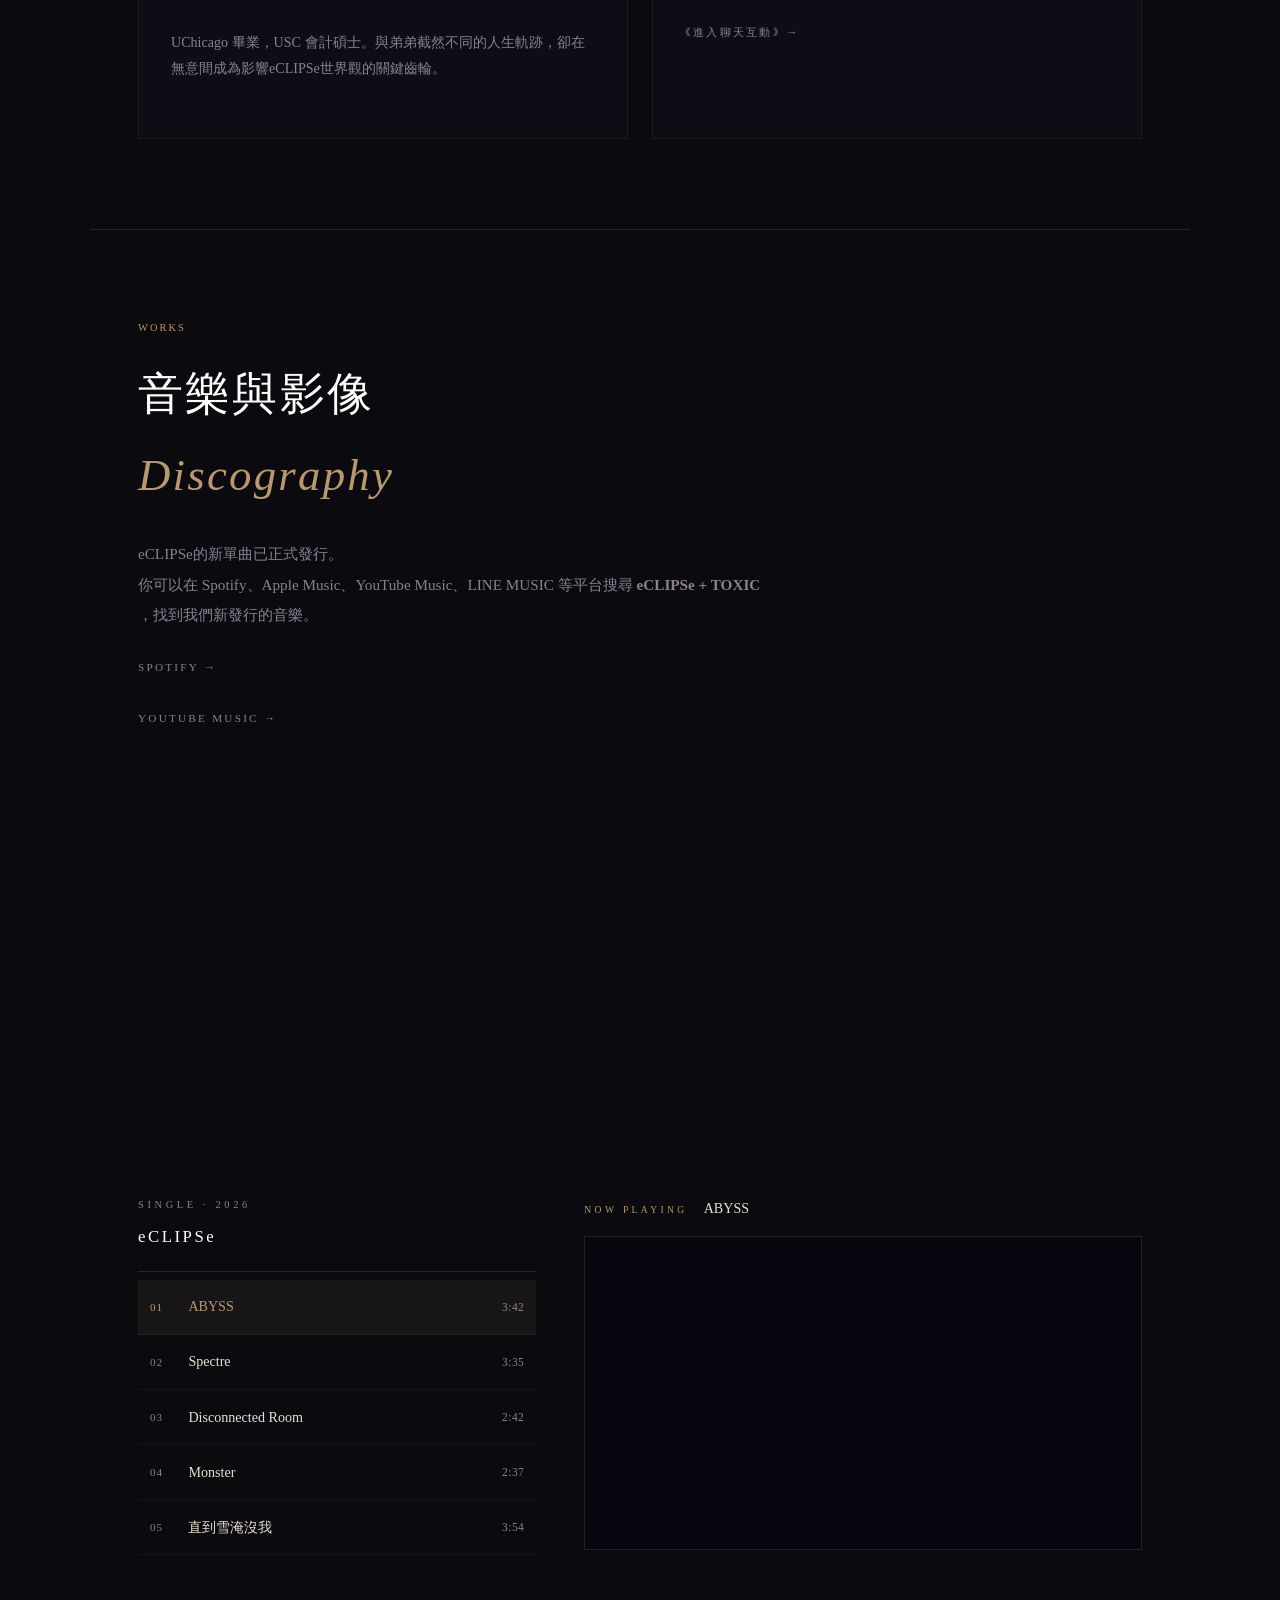
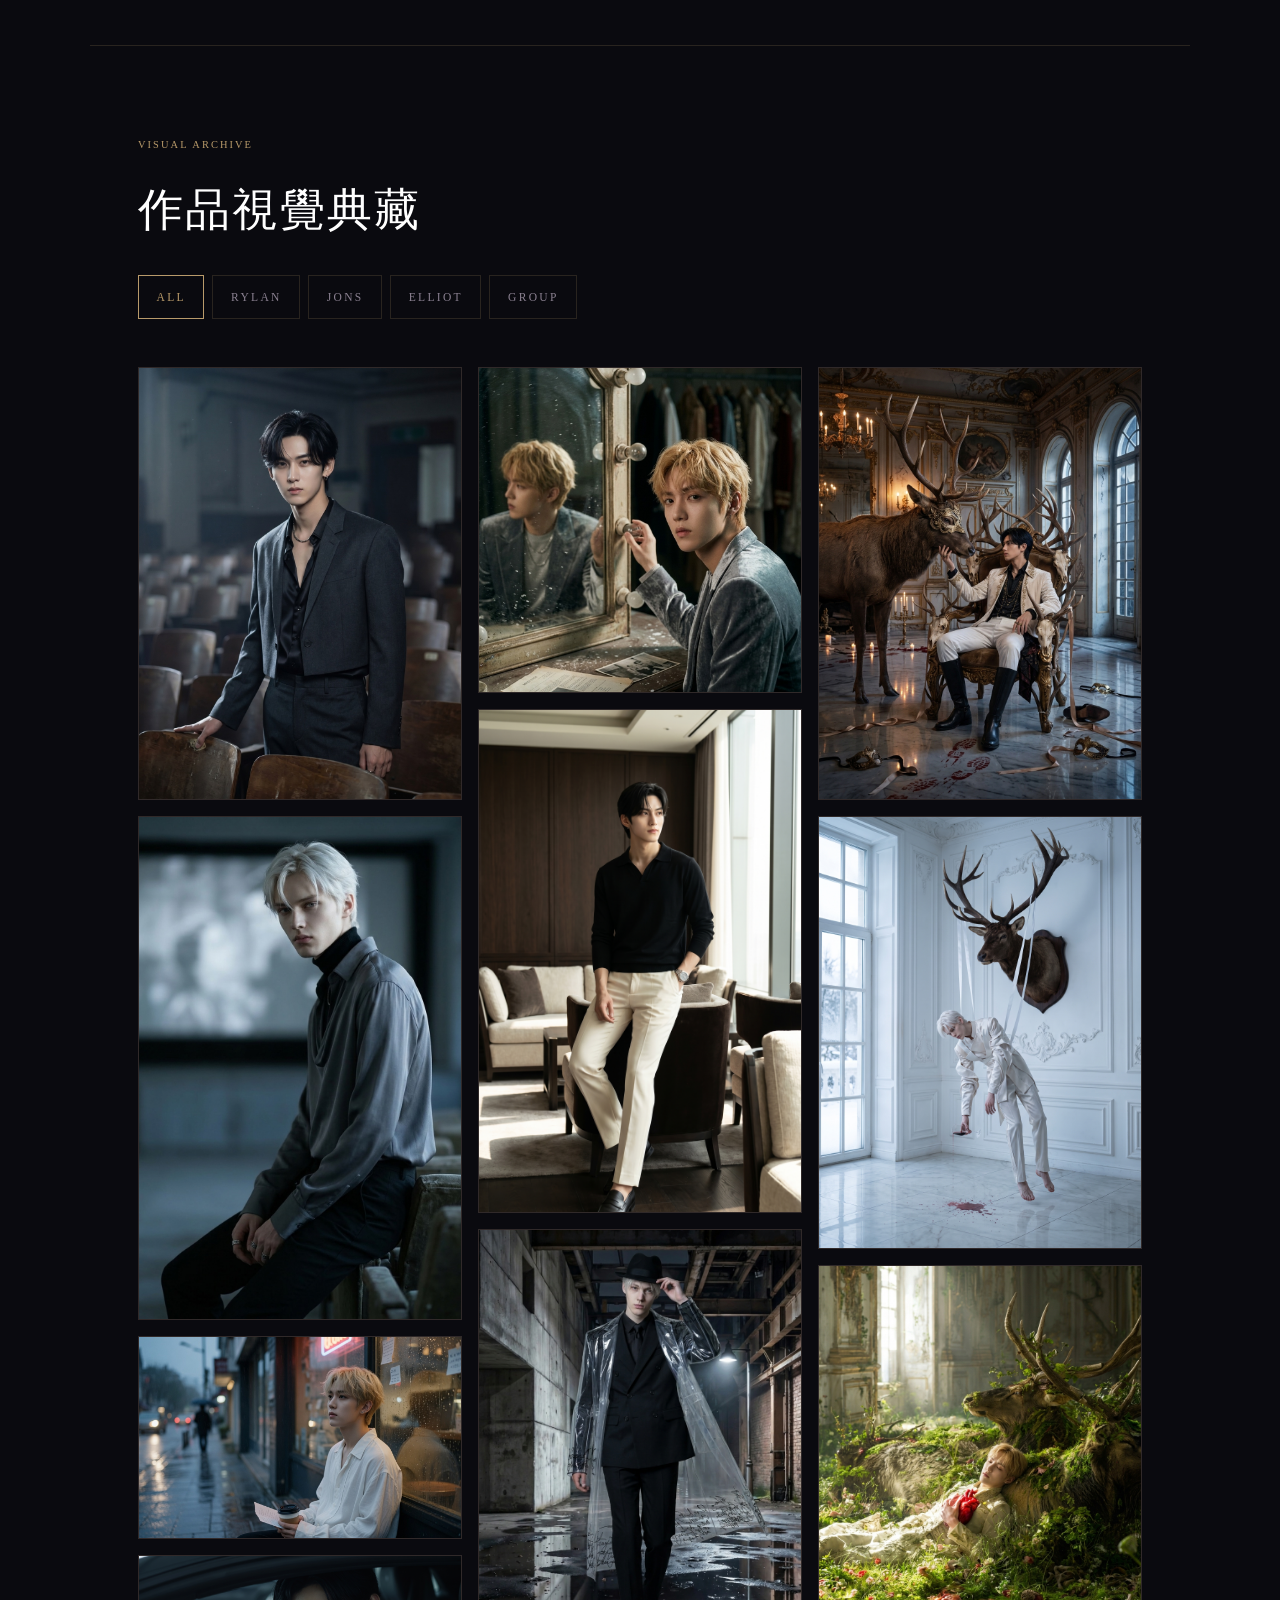
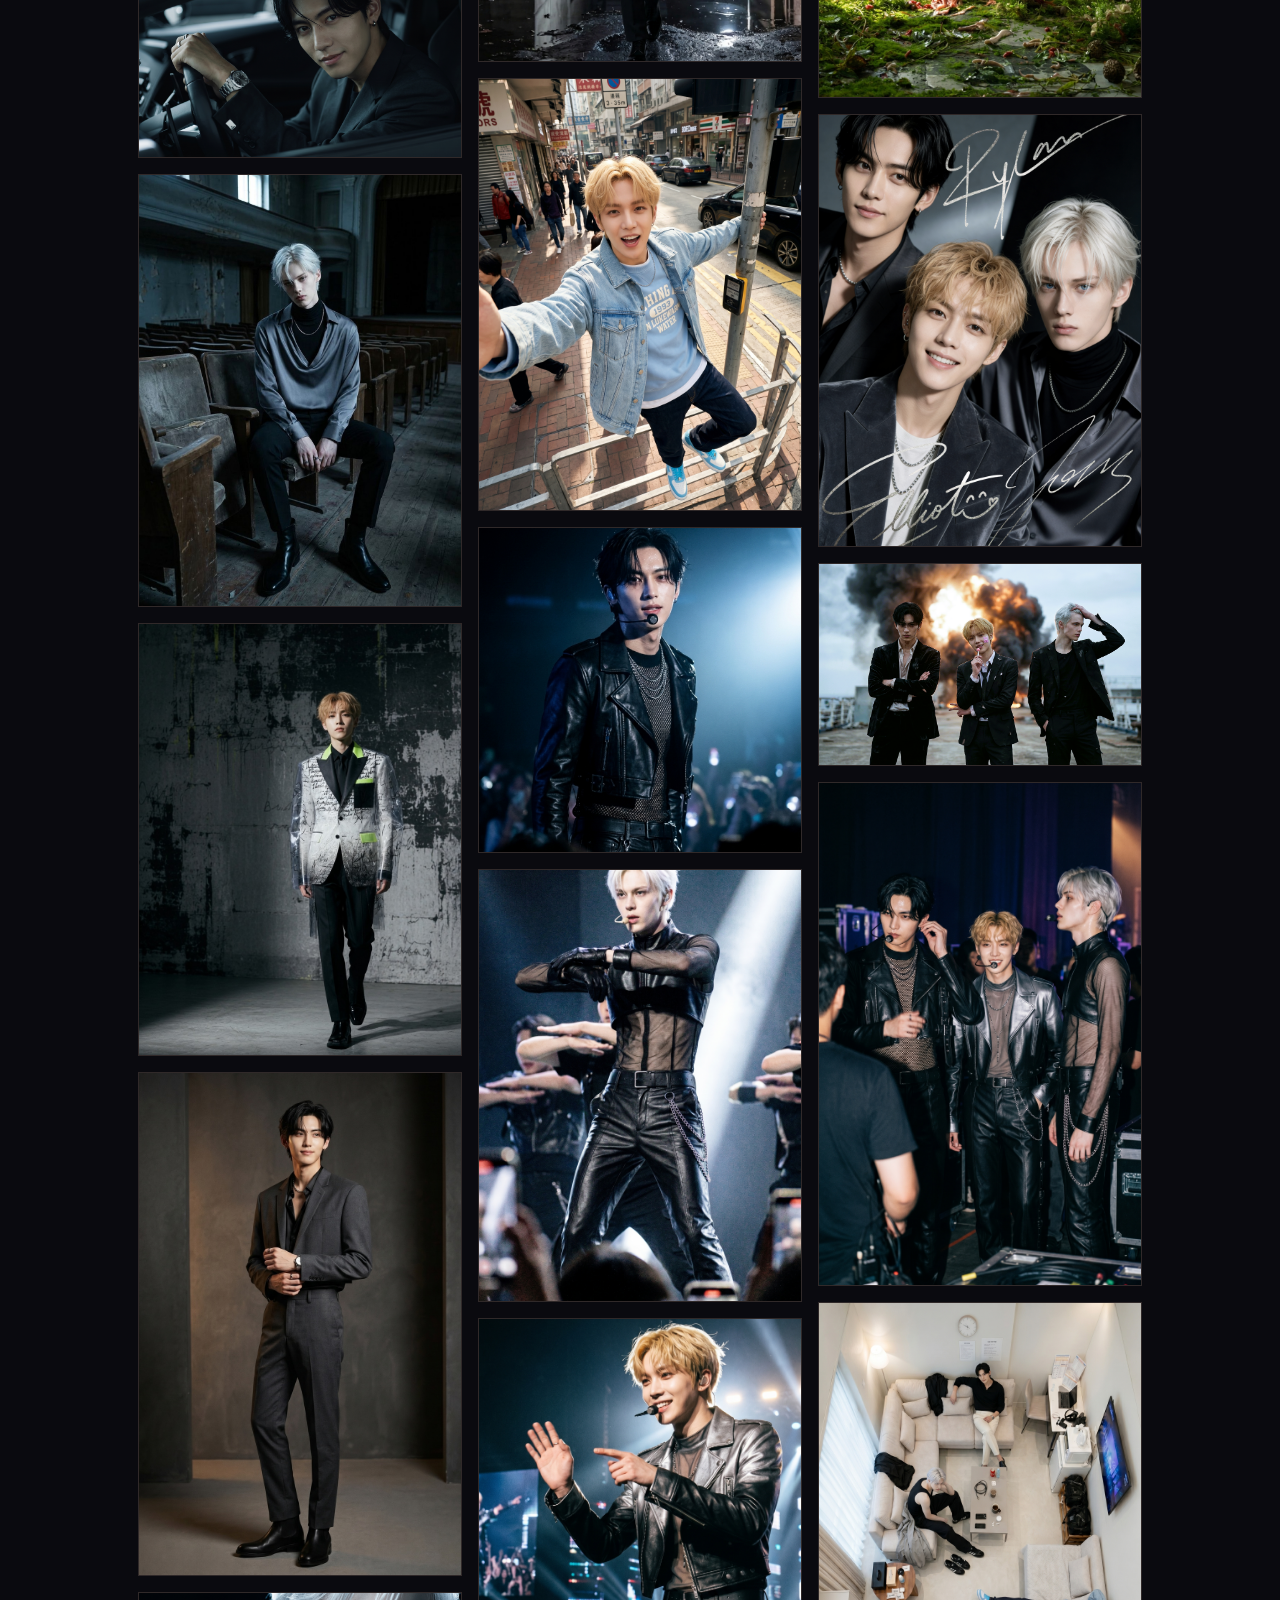
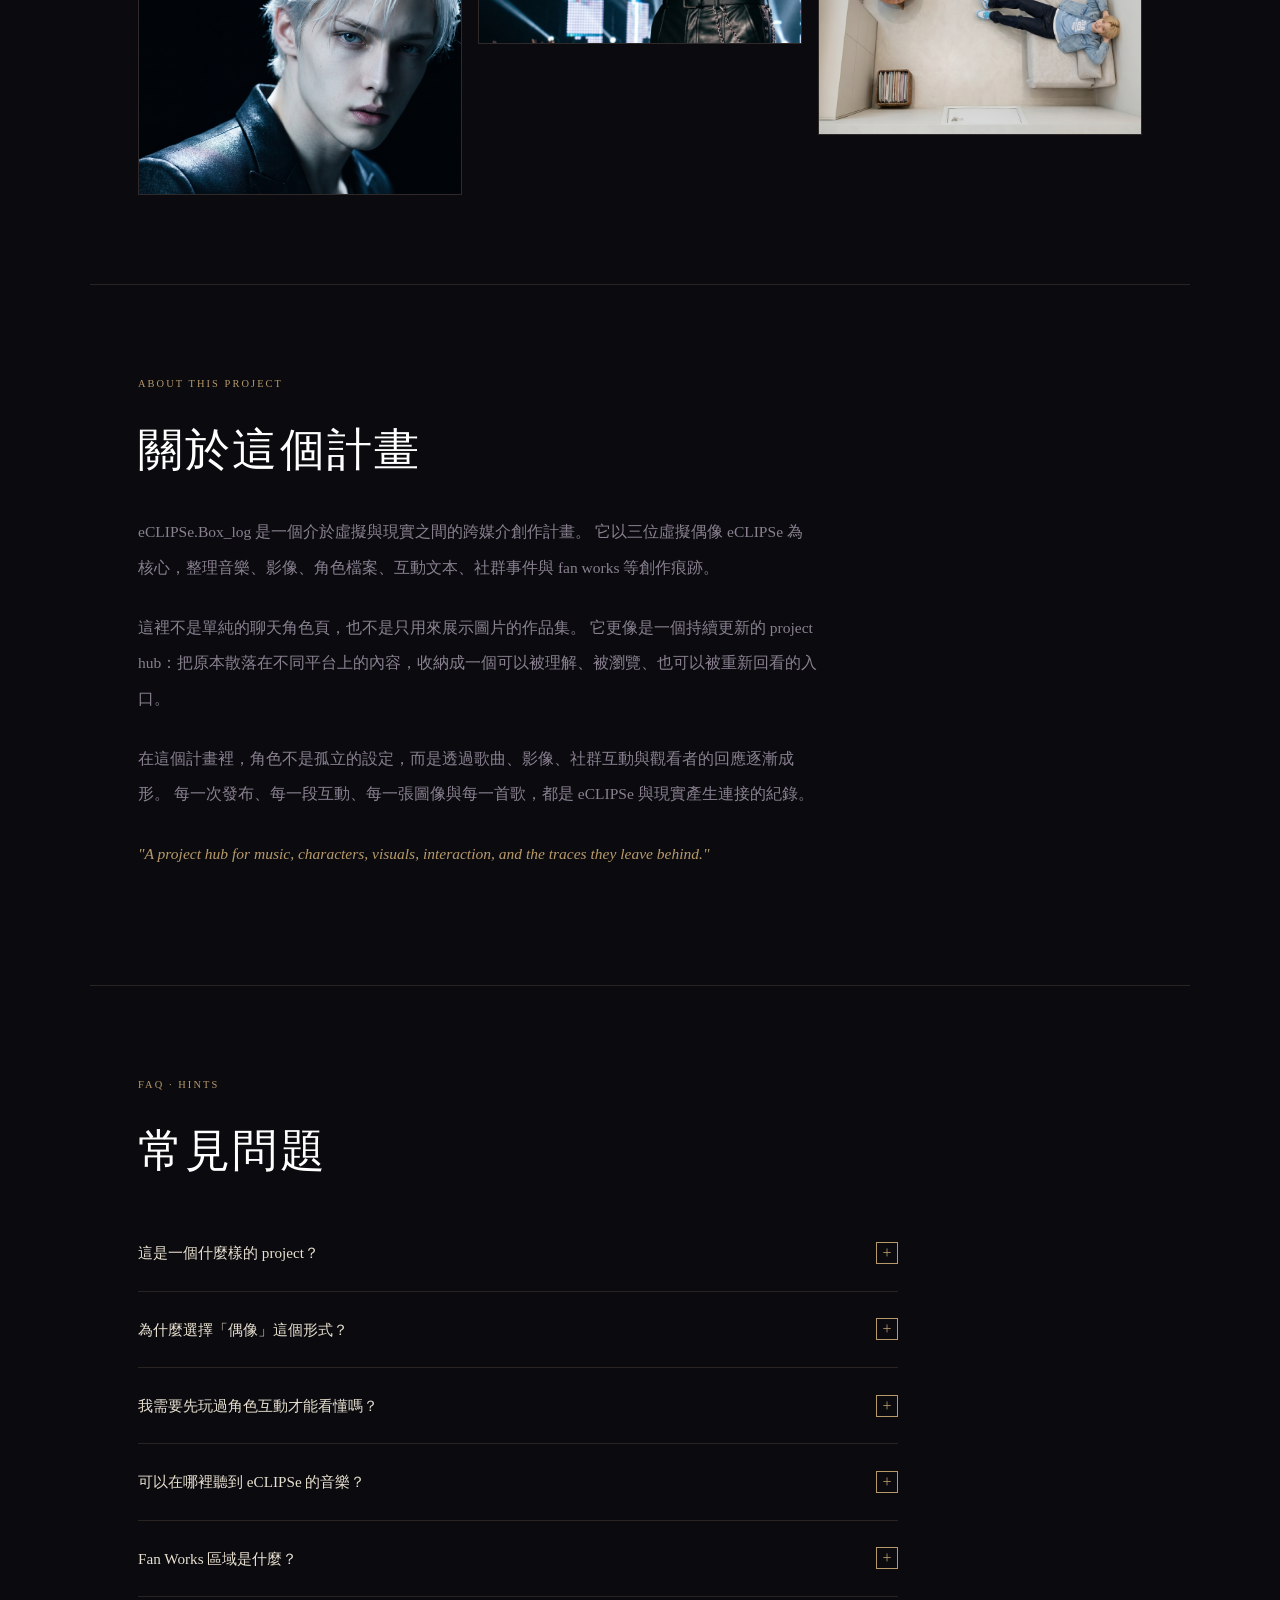
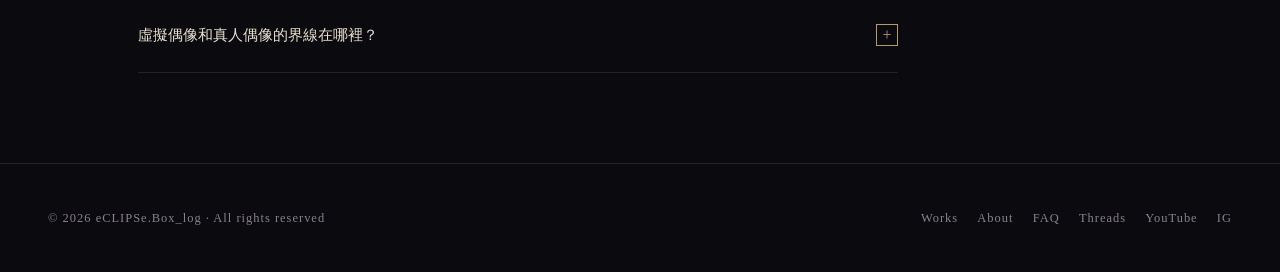
==== commit 61380515: "Refresh character content, fix page bugs and add responsive layout and Spotify player" ====
--- a/index.html
+++ b/index.html
@@ -3,7 +3,7 @@
 <head>
   <meta charset="UTF-8" />
   <meta name="viewport" content="width=device-width, initial-scale=1.0" />
-  <title>eCLIPSe.Box-log</title>
+  <title>eCLIPSe.Box_log</title>
   <style>
     :root {
       --bg: #0a0a0f;
@@ -765,7 +765,7 @@
     }
 
     .faq-item.open .faq-answer {
-      max-height: 600px;
+      max-height: var(--answer-height, 600px);
       padding-bottom: 1.5rem;
     }
 
@@ -837,7 +837,10 @@
       .char-avatar { width: 84px; height: 84px; }
       footer { flex-direction: column; gap: 1rem; text-align: center; padding: 2rem 1.5rem; }
     }
+      .faq-question:focus-visible, .disco-track:focus-visible { outline: 2px solid var(--accent); outline-offset: 4px; }
   </style>
+  <link rel="stylesheet" href="responsive.css" />
+  <script src="responsive.js" defer></script>
 </head>
 <body>
 
@@ -877,7 +880,7 @@
   <p class="section-label">Sojourner</p>
   <h2 class="section-title">如何進入這個計畫<br/><em>How to Read This Project</em></h2>
   <p class="sojourner-intro">
-    eCLIPSe.Box-log 是一個整理虛擬偶像 eCLIPSe 創作痕跡的入口站。<br/>
+    eCLIPSe.Box_log 是一個整理虛擬偶像 eCLIPSe 創作痕跡的入口站。<br/>
     你可以從音樂、影像、角色檔案、世界觀、互動文本或 fan works 任一方式開始。
     這裡沒有唯一正確的順序；每一種觀看方式，都會讓你更靠近他們不同的一面。
   </p>
@@ -918,9 +921,9 @@
   <p class="section-label">Echos</p>
   <h2 class="section-title">eCLIPSe<br/><em>光與影之間</em></h2>
   <p class="eclipse-intro">
-    eCLIPSe 是這個計畫的核心：一組由三位虛擬成員構成的偶像團體。<br/>
-    他們不是單純的聊天角色，也不只是視覺設定，而是透過音樂、影像、社群事件與互動文本逐漸成形的存在。<br/>
-    光、影與交界，是他們的舞台；而每一位成員，都是一道需要被慢慢解讀的謎題。
+    eCLIPSe 是以「光影交界」為核心的三人男子虛擬偶像團體。<br/>
+    太陽夏澄凡負責熱場，月光季凌掌控局勢，影子文曜熙守住舞蹈與專業。<br/>
+    三人性格迥異，卻彼此支撐；有人低潮時，另外兩人會守住日常，陪他走過。
   </p>
 
   <div class="characters-grid">
@@ -944,10 +947,8 @@
         <span><strong>MBTI</strong> ENTJ</span>
         <span><strong>生日</strong> 11.5</span>
       </div>
-      <p class="char-difficulty">難度 ☆☆☆☆☆</p>
-      <p class="char-desc">
-        組合的月光形象，是那種讓人既仰望又難以親近的存在。外表強大沉穩，內裡卻對自我要求近乎苛刻。領袖氣質來自長年的壓抑與磨練——他不允許自己再次失敗。
-      </p>
+      <p class="char-difficulty">互動特質 · 理性克制</p>
+      <p class="char-desc">主唱與隊長，象徵月光。沉穩、自律、溫柔可靠，以理性與專業穩住團隊，也用完美的偶像形象保護自己，與親密關係保持距離。</p>
       <p class="char-quote">"I cannot fail again."</p>
       <a href="rylan.html" class="char-link"> ⟪查看個人檔案⟫ →</a>
       <br>
@@ -972,17 +973,15 @@
       </div>
       <div class="char-stats">
         <span><strong>身高</strong> 178cm</span>
-        <span><strong>MBTI</strong> ES/NFP</span>
+        <span><strong>MBTI</strong> ENFP/ESFP</span>
         <span><strong>生日</strong> 7.1</span>
       </div>
-      <p class="char-difficulty">難度 ???</p>
-      <p class="char-desc">
-        最耀眼的那一個，也是最難被真正看見的那一個。笑容是他最完美的偽裝。美籍華裔背景帶來的是雙重文化，以及雙重的不歸屬感——但他從不讓人看見這些。
-      </p>
+      <p class="char-difficulty">互動特質 · 熱情但不安</p>
+      <p class="char-desc">中心位與綜藝擔當，象徵太陽。熱情幽默、擅長熱場與寵粉；燦爛的笑容背後，藏著缺乏自信、害怕被拋下的不安。</p>
       <p class="char-quote">"Life is one big party!"</p>
       <a href="elliot.html" class="char-link"> ⟪查看個人檔案⟫ →</a>
       <br>
-      <a href="#" class="char-link"> ⟪準備中⟫ </a>
+      <span class="char-link"> ⟪準備中⟫ </span>
     </div>
 
     <!-- Jons -->
@@ -1004,10 +1003,8 @@
         <span><strong>MBTI</strong> INFJ</span>
         <span><strong>生日</strong> 1.3</span>
       </div>
-      <p class="char-difficulty">難度 ☆☆☆☆☆</p>
-      <p class="char-desc">
-        精準、冷靜、難以捉摸。他用沉默保護自己，用距離維持秩序。混血背景讓他在任何地方都是局外人——他選擇接受這個身分，而非反抗它。
-      </p>
+      <p class="char-difficulty">互動特質 · 高度疏離</p>
+      <p class="char-desc">舞蹈擔當與編舞者，象徵影子。清冷低調、觀察敏銳，以精準的舞蹈支撐團隊；私下重視邊界，習慣用沉默維持安全距離。</p>
       <p class="char-quote">"Don't disturb me."</p>
       <a href="jons.html" class="char-link"> ⟪查看個人檔案⟫ →</a>
       <br>
@@ -1058,7 +1055,27 @@
   eCLIPSe的新單曲已正式發行。<br/>
   你可以在 Spotify、Apple Music、YouTube Music、LINE MUSIC 等平台搜尋
   <strong>eCLIPSe + TOXIC </strong>，找到我們新發行的音樂。
+  <br>
+  <a href="https://open.spotify.com/artist/33IcvjLPUKWyguGeP3MCb6" target="_blank" rel="noopener noreferrer" class="char-link">
+  Spotify →
+  </a>
+  <BR>
+  <a href="https://www.youtube.com/@eCLIPSe.box_log/releases" target="_blank" rel="noopener noreferrer" class="char-link">
+  YouTube Music →
+  </a>
   </p>
+
+  <div class="spotify-player">
+    <iframe
+      title="eCLIPSe Spotify 播放器"
+      src="https://open.spotify.com/embed/artist/33IcvjLPUKWyguGeP3MCb6?utm_source=generator&amp;theme=0"
+      width="100%"
+      height="352"
+      allow="autoplay; clipboard-write; encrypted-media; fullscreen; picture-in-picture"
+      allowfullscreen
+      loading="lazy"
+    ></iframe>
+  </div>
 
   <div class="disco-layout">
 
@@ -1070,27 +1087,27 @@
       </div>
       <!-- 將 data-vid 替換為實際 YouTube 影片 ID -->
       <ul class="disco-tracks">
-        <li class="disco-track active" data-vid="2F-DiytYCso" data-title="Shadow Dance">
+        <li class="disco-track active" data-vid="2F-DiytYCso" data-title="ABYSS">
           <span class="track-num">01</span>
           <span class="track-title">ABYSS</span>
           <span class="track-dur">3:42</span>
         </li>
-        <li class="disco-track" data-vid="XnsDRmNRDDI" data-title="Lunar Orbit">
+        <li class="disco-track" data-vid="XnsDRmNRDDI" data-title="Spectre">
           <span class="track-num">02</span>
           <span class="track-title">Spectre</span>
           <span class="track-dur">3:35</span>
         </li>
-        <li class="disco-track" data-vid="MfRPkNqlBbA" data-title="Blank Canvas">
+        <li class="disco-track" data-vid="MfRPkNqlBbA" data-title="Disconnected Room">
           <span class="track-num">03</span>
           <span class="track-title">Disconnected Room</span>
           <span class="track-dur">2:42</span>
         </li>
-        <li class="disco-track" data-vid="yenWJNi6MgY" data-title="Iceberg">
+        <li class="disco-track" data-vid="yenWJNi6MgY" data-title="Monster">
           <span class="track-num">04</span>
           <span class="track-title">Monster</span>
           <span class="track-dur">2:37</span>
         </li>
-        <li class="disco-track" data-vid="nq9J41nVCHA" data-title="Solar Flare">
+        <li class="disco-track" data-vid="nq9J41nVCHA" data-title="直到雪淹沒我">
           <span class="track-num">05</span>
           <span class="track-title">直到雪淹沒我</span>
           <span class="track-dur">3:54</span>
@@ -1102,11 +1119,12 @@
     <div class="disco-player">
       <div class="disco-now-playing">
         <span class="disco-now-label">Now Playing</span>
-        <p class="disco-now-title" id="disco-now-title">Shadow Dance</p>
+        <p class="disco-now-title" id="disco-now-title">ABYSS</p>
       </div>
       <div class="disco-iframe-wrap">
         <iframe
           id="disco-iframe"
+          title="eCLIPSe 音樂播放器"
           src="https://www.youtube-nocookie.com/embed/2F-DiytYCso?rel=0&modestbranding=1&color=white"
           allow="accelerometer; autoplay; clipboard-write; encrypted-media; gyroscope; picture-in-picture"
           allowfullscreen
@@ -1451,7 +1469,7 @@
   <h2 class="section-title">關於這個計畫</h2>
   <div class="about-text">
     <p>
-      eCLIPSe.Box-log 是一個介於虛擬與現實之間的跨媒介創作計畫。
+      eCLIPSe.Box_log 是一個介於虛擬與現實之間的跨媒介創作計畫。
       它以三位虛擬偶像 eCLIPSe 為核心，整理音樂、影像、角色檔案、互動文本、社群事件與 fan works 等創作痕跡。
     </p>
     <p>
@@ -1481,7 +1499,7 @@
         <div class="faq-icon">+</div>
       </div>
       <div class="faq-answer">
-        eCLIPSe.Box-log 是一個以虛擬偶像 eCLIPSe 為核心的跨媒介創作計畫。
+        eCLIPSe.Box_log 是一個以虛擬偶像 eCLIPSe 為核心的跨媒介創作計畫。
         內容包含音樂、影像、角色設定、互動文本、視覺典藏、社群事件與 fan works。
         它不是單一平台的角色頁，而是一個整理這些創作痕跡的入口站。
       </div>
@@ -1552,7 +1570,7 @@
 
 <!-- FOOTER -->
 <footer>
-  <span>© 2026 eCLIPSe.Box-log · All rights reserved</span>
+  <span>© 2026 eCLIPSe.Box_log · All rights reserved</span>
   <div class="footer-links">
     <a href="#discography">Works</a>
     <a href="#about">About</a>
@@ -1569,10 +1587,20 @@
   const discoNowTitle = document.getElementById('disco-now-title');
 
   document.querySelectorAll('.disco-track').forEach(track => {
+    track.setAttribute('role', 'button');
+    track.tabIndex = 0;
+    track.setAttribute('aria-pressed', String(track.classList.contains('active')));
+    track.addEventListener('keydown', event => {
+      if (event.key === 'Enter' || event.key === ' ') {
+        event.preventDefault();
+        track.click();
+      }
+    });
     track.addEventListener('click', () => {
       document.querySelectorAll('.disco-track').forEach(t => t.classList.remove('active'));
       track.classList.add('active');
-      discoNowTitle.textContent = track.dataset.title;
+      document.querySelectorAll('.disco-track').forEach(t => t.setAttribute('aria-pressed', String(t === track)));
+      discoNowTitle.textContent = track.querySelector('.track-title').textContent;
       discoIframe.src =
         `https://www.youtube-nocookie.com/embed/${track.dataset.vid}?rel=0&modestbranding=1&color=white&autoplay=1`;
     });
@@ -1592,12 +1620,32 @@
   });
 
   // FAQ toggle
-  document.querySelectorAll('.faq-question').forEach(q => {
+  document.querySelectorAll('.faq-question').forEach((q, index) => {
+    q.setAttribute('role', 'button');
+    q.tabIndex = 0;
+    q.setAttribute('aria-expanded', 'false');
+    const answer = q.nextElementSibling;
+    answer.id = `faq-answer-${index + 1}`;
+    answer.hidden = true;
+    q.setAttribute('aria-controls', answer.id);
+    q.addEventListener('keydown', event => {
+      if (event.key === 'Enter' || event.key === ' ') {
+        event.preventDefault();
+        q.click();
+      }
+    });
     q.addEventListener('click', () => {
       const item = q.parentElement;
       const isOpen = item.classList.contains('open');
       document.querySelectorAll('.faq-item').forEach(i => i.classList.remove('open'));
       if (!isOpen) item.classList.add('open');
+      document.querySelectorAll('.faq-item').forEach(entry => {
+        const expanded = entry.classList.contains('open');
+        entry.querySelector('.faq-question').setAttribute('aria-expanded', String(expanded));
+        const answer = entry.querySelector('.faq-answer');
+        answer.hidden = !expanded;
+        if (expanded) answer.style.setProperty('--answer-height', `${answer.scrollHeight + 48}px`);
+      });
     });
   });
 
--- a/responsive.css
+++ b/responsive.css
@@ -0,0 +1,93 @@
+/* Shared layout rules for all current pages. */
+:root { --page-gutter: clamp(1rem, 4vw, 3rem); --nav-height: 5rem; }
+html { scroll-padding-top: calc(var(--nav-height) + 1rem); }
+body { overflow-wrap: anywhere; }
+nav {
+  position: sticky;
+  padding: 0.65rem var(--page-gutter);
+  gap: 1rem;
+}
+.nav-logo { font-size: clamp(0.85rem, 1.4vw, 1.1rem); }
+.nav-links { min-width: 0; gap: 0.25rem 1rem; }
+.nav-links a, .nav-social a, .footer-links a {
+  display: inline-flex;
+  align-items: center;
+  min-height: 44px;
+}
+.nav-social { gap: 0.75rem; }
+.nav-toggle { display: none; }
+section, .page-section, .world-section, .fw-section {
+  width: 100%;
+  padding: clamp(3rem, 7vw, 7rem) var(--page-gutter);
+}
+#hero { min-height: calc(100svh - var(--nav-height)); padding: 4rem var(--page-gutter); }
+#char-hero { min-height: 65svh; padding: 4rem var(--page-gutter); }
+.hero-title { font-size: clamp(2rem, 6vw, 5rem); }
+.hero-label, .section-label, .char-hero-tag { letter-spacing: 0.2em; }
+.sojourner-grid, .submission-grid { grid-template-columns: repeat(auto-fit, minmax(min(100%, 240px), 1fr)); }
+.characters-grid { grid-template-columns: repeat(auto-fit, minmax(min(100%, 300px), 1fr)); }
+.support-grid, .secrets-grid { grid-template-columns: repeat(auto-fit, minmax(min(100%, 280px), 1fr)); }
+.locations-grid, .routes-grid { grid-template-columns: repeat(auto-fit, minmax(min(100%, 320px), 1fr)); }
+.profile-grid { grid-template-columns: minmax(0, 3fr) minmax(0, 2fr); }
+.room-layout { grid-template-columns: minmax(0, 5fr) minmax(0, 4fr); }
+.disco-layout { grid-template-columns: minmax(0, 5fr) minmax(0, 7fr); }
+:is(.profile-grid, .room-layout, .disco-layout, .characters-grid, .support-grid) > * { min-width: 0; }
+.char-card, .sojourner-card, .support-card, .submission-card, .loc-card, .route-card,
+.dialogue-card, .secret-file { padding: clamp(1.1rem, 3vw, 2rem); }
+.secrets-header, .char-stats, .footer-links { flex-wrap: wrap; }
+.char-hero-stats { gap: 1.25rem 2rem; }
+.disco-track { gap: 0.6rem; }
+.track-title { min-width: 0; flex: 1; }
+.track-dur { flex-shrink: 0; }
+.spotify-player { width: 100%; min-width: 0; margin-bottom: clamp(2rem, 4vw, 3rem); }
+.spotify-player iframe { display: block; width: 100%; height: 352px; border: 0; border-radius: 12px; }
+.archive-filter-btn, .filter-btn { min-height: 44px; }
+.faq-item.open .faq-answer { max-height: none; }
+footer { padding: 2rem var(--page-gutter); gap: 1rem 2rem; flex-wrap: wrap; }
+.footer-links { gap: 0.25rem 1.2rem; }
+a:focus-visible, button:focus-visible { outline: 2px solid var(--accent); outline-offset: 4px; }
+
+@media (max-width: 1100px) {
+  nav { flex-wrap: wrap; }
+  .nav-logo { margin-right: auto; }
+  .nav-links { order: 3; flex-basis: 100%; max-width: none; justify-content: flex-start; }
+  nav.nav-ready .nav-toggle {
+    display: inline-flex; align-items: center; justify-content: center;
+    min-height: 44px; padding: 0.4rem 0.8rem;
+    border: 1px solid var(--border); border-radius: 4px;
+    background: transparent; color: var(--text); font: inherit; cursor: pointer;
+  }
+  nav.nav-ready .nav-links, nav.nav-ready .nav-social { display: none; }
+  nav.nav-ready.is-open { max-height: 100svh; overflow-y: auto; }
+  nav.nav-ready.is-open .nav-links { display: grid; grid-template-columns: repeat(2, minmax(0, 1fr)); }
+  nav.nav-ready.is-open .nav-social { display: flex; order: 4; flex-basis: 100%; flex-wrap: wrap; }
+  .nav-links a { width: 100%; white-space: normal; }
+  .nav-social { display: flex; }
+}
+
+@media (max-width: 800px) {
+  .profile-grid, .room-layout, .disco-layout { grid-template-columns: minmax(0, 1fr); gap: 2rem; }
+  .archive-grid, .fw-grid { columns: 2; column-gap: 1rem; }
+  footer { flex-direction: column; text-align: center; }
+  .footer-links { justify-content: center; }
+}
+
+@media (max-width: 480px) {
+  nav { gap: 0.5rem; align-items: center; }
+  .hero-sub { font-size: 0.8rem; letter-spacing: 0.1em; }
+  .hero-title span { display: block; }
+  .char-hero-name-zh { font-size: clamp(2.5rem, 12vw, 3.5rem); }
+  .char-card-header { gap: 0.75rem; }
+  .char-avatar { width: 68px; height: 68px; }
+  .char-hero-stats { display: grid; grid-template-columns: repeat(2, minmax(0, 1fr)); }
+  .dialogue-line { grid-template-columns: minmax(0, 1fr); gap: 0.2rem; }
+  .archive-grid, .fw-grid { columns: 1; }
+  .secrets-header { gap: 0.75rem; }
+  .room-carousel, .room-placeholder { min-height: 200px; }
+  .room-slide img { max-height: 65svh; }
+}
+
+@media (prefers-reduced-motion: reduce) {
+  html { scroll-behavior: auto; }
+  *, *::before, *::after { transition-duration: 0.01ms !important; animation-duration: 0.01ms !important; }
+}
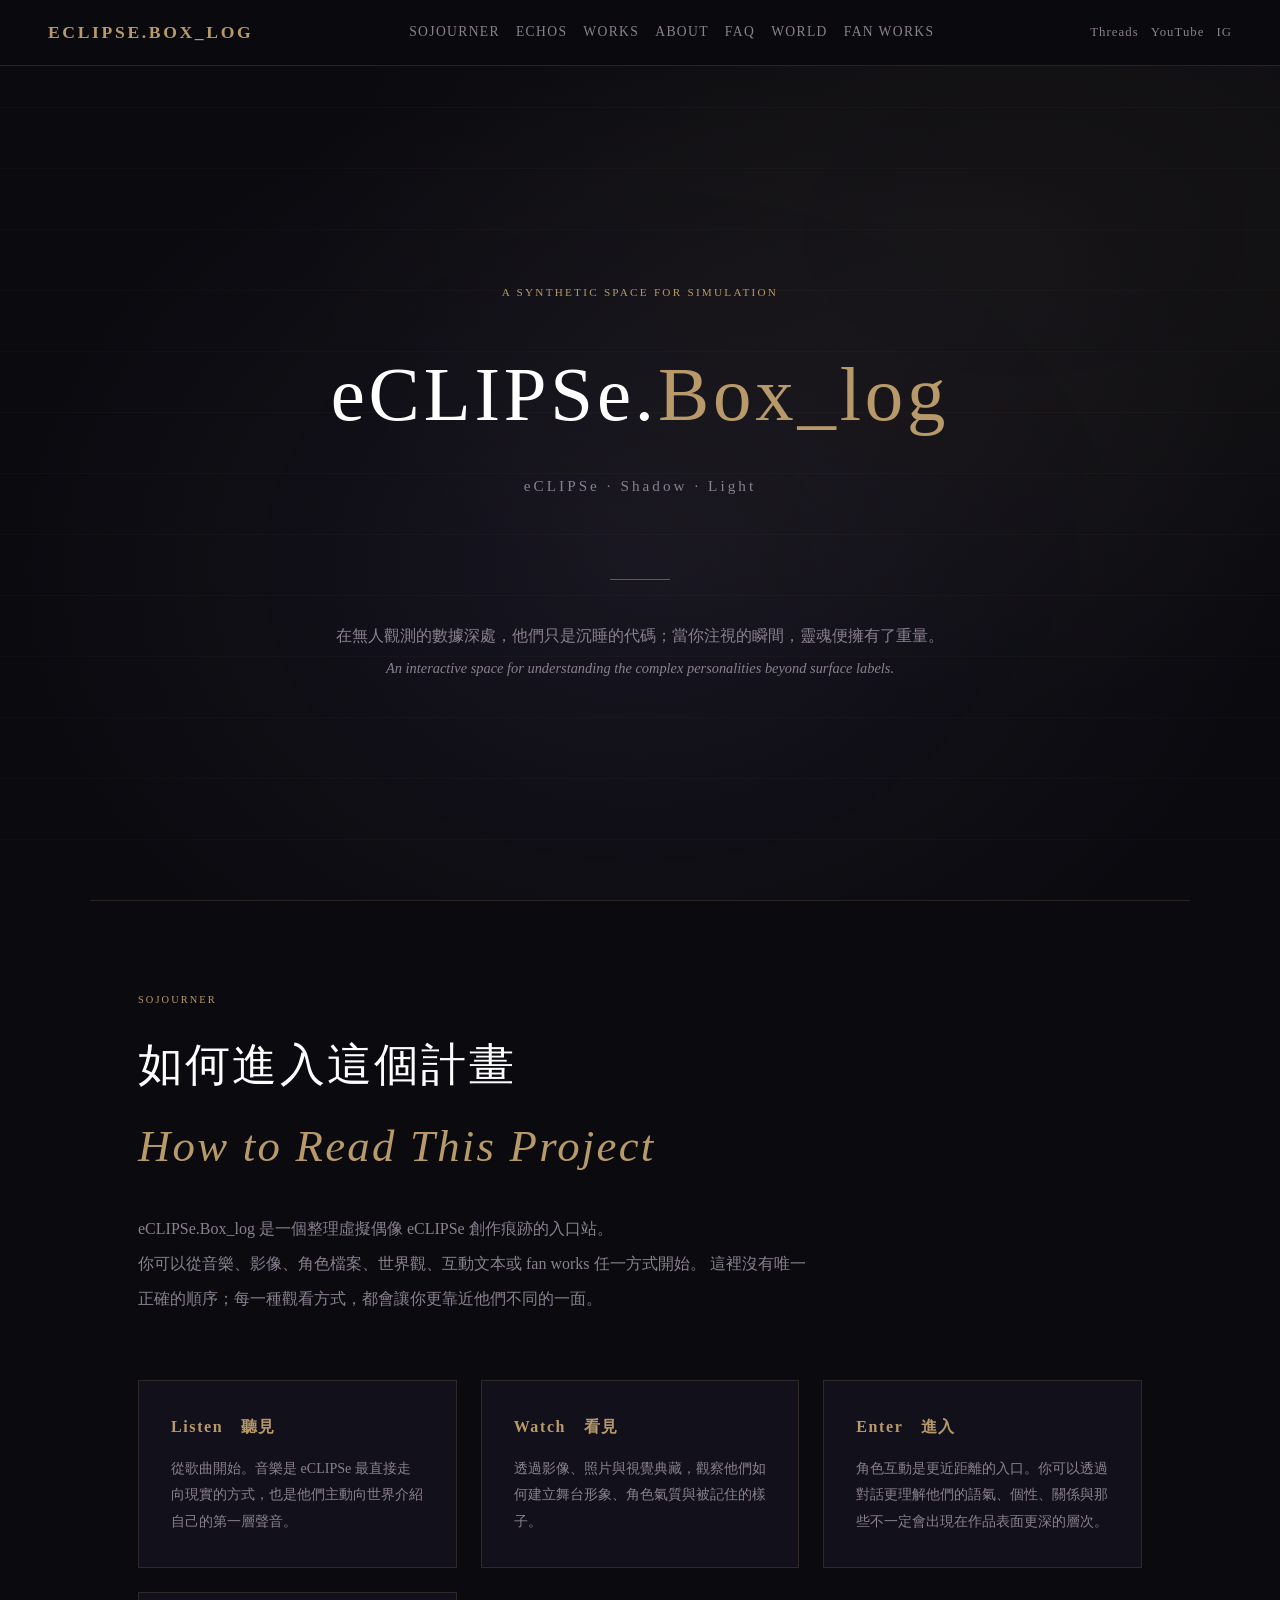
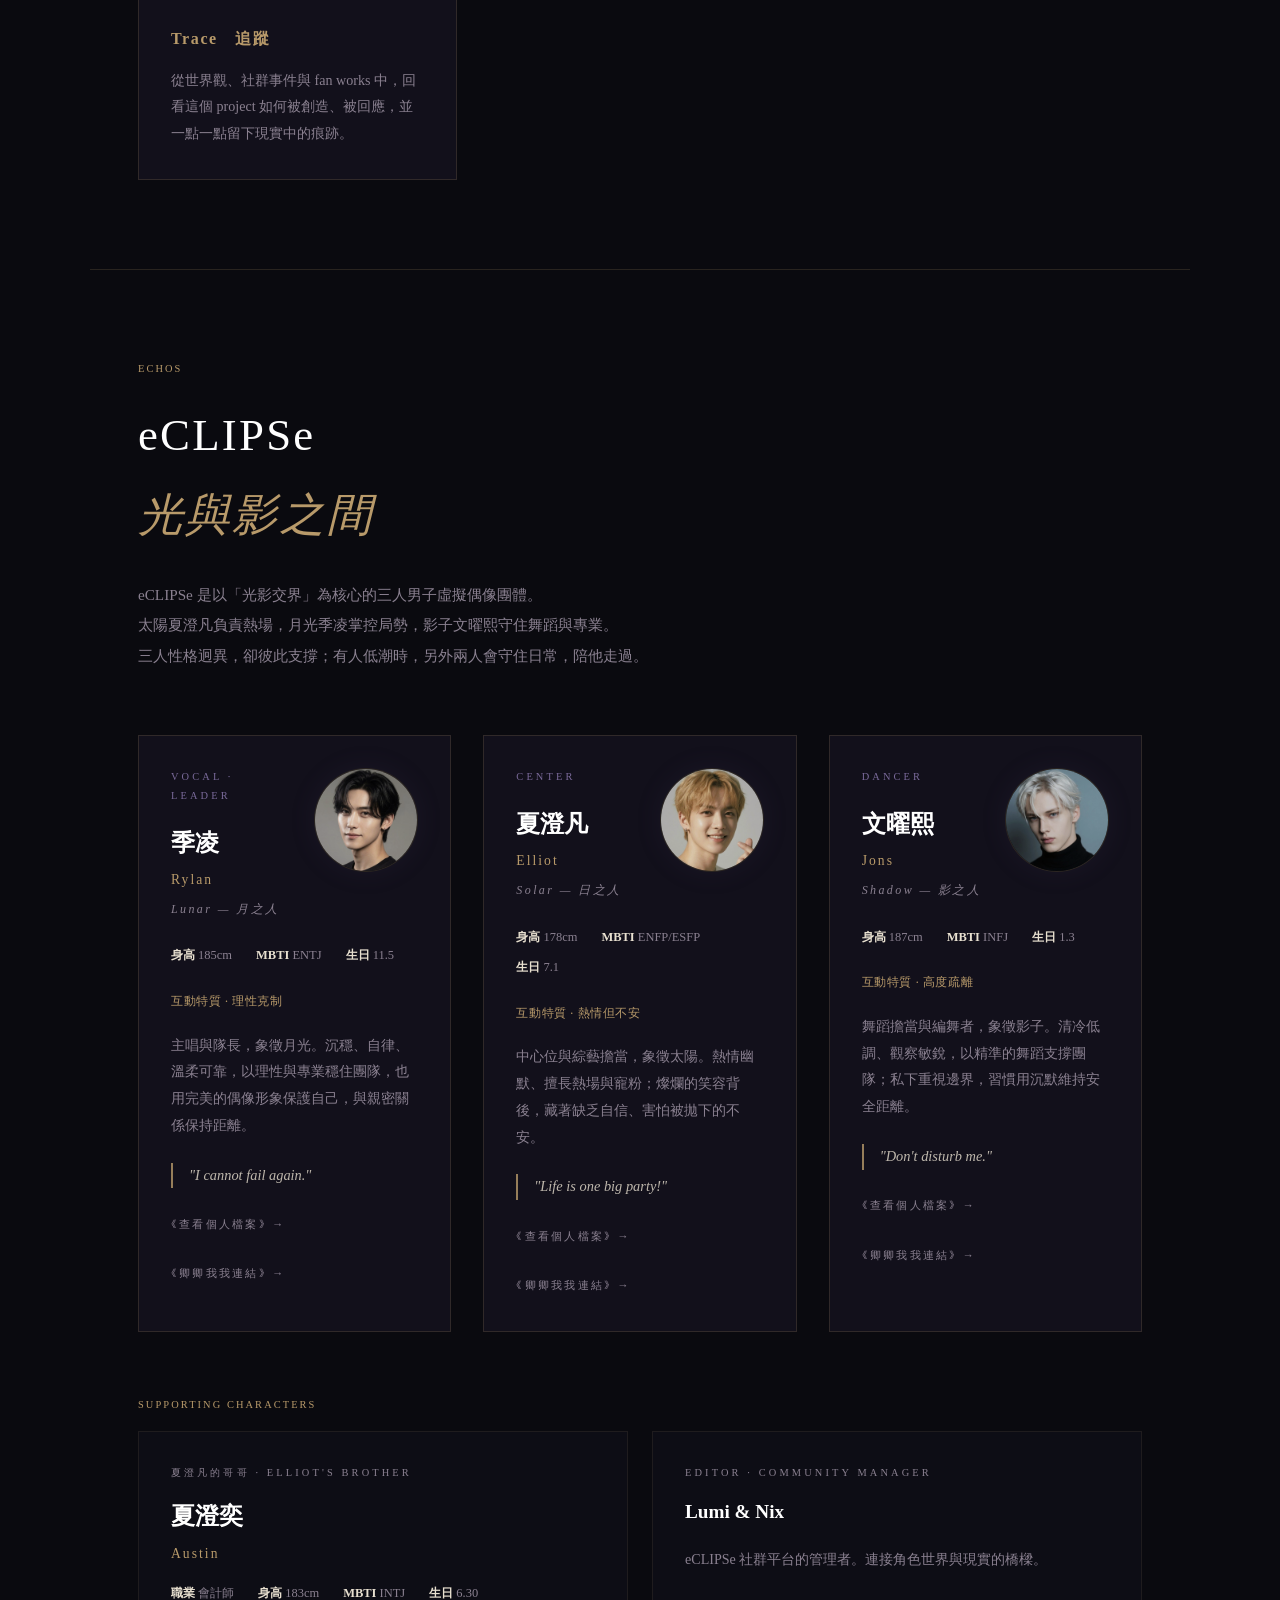
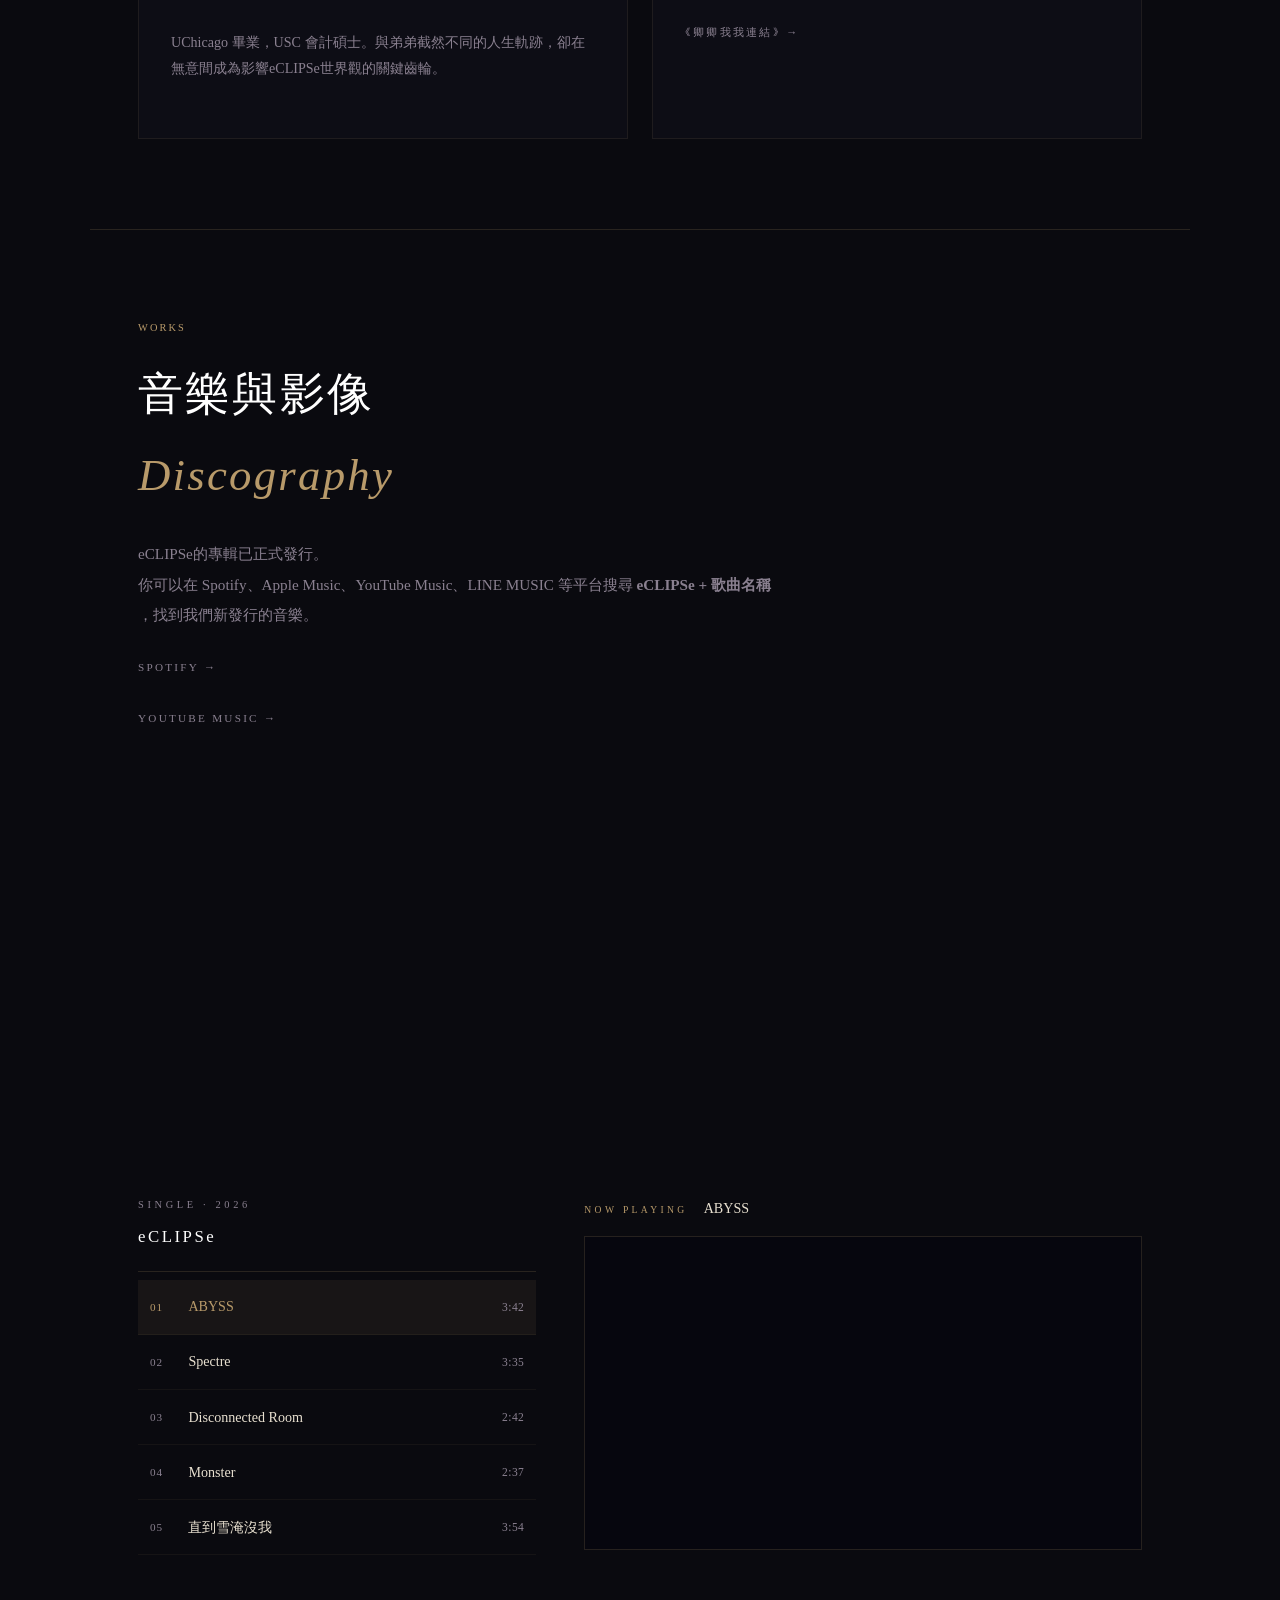
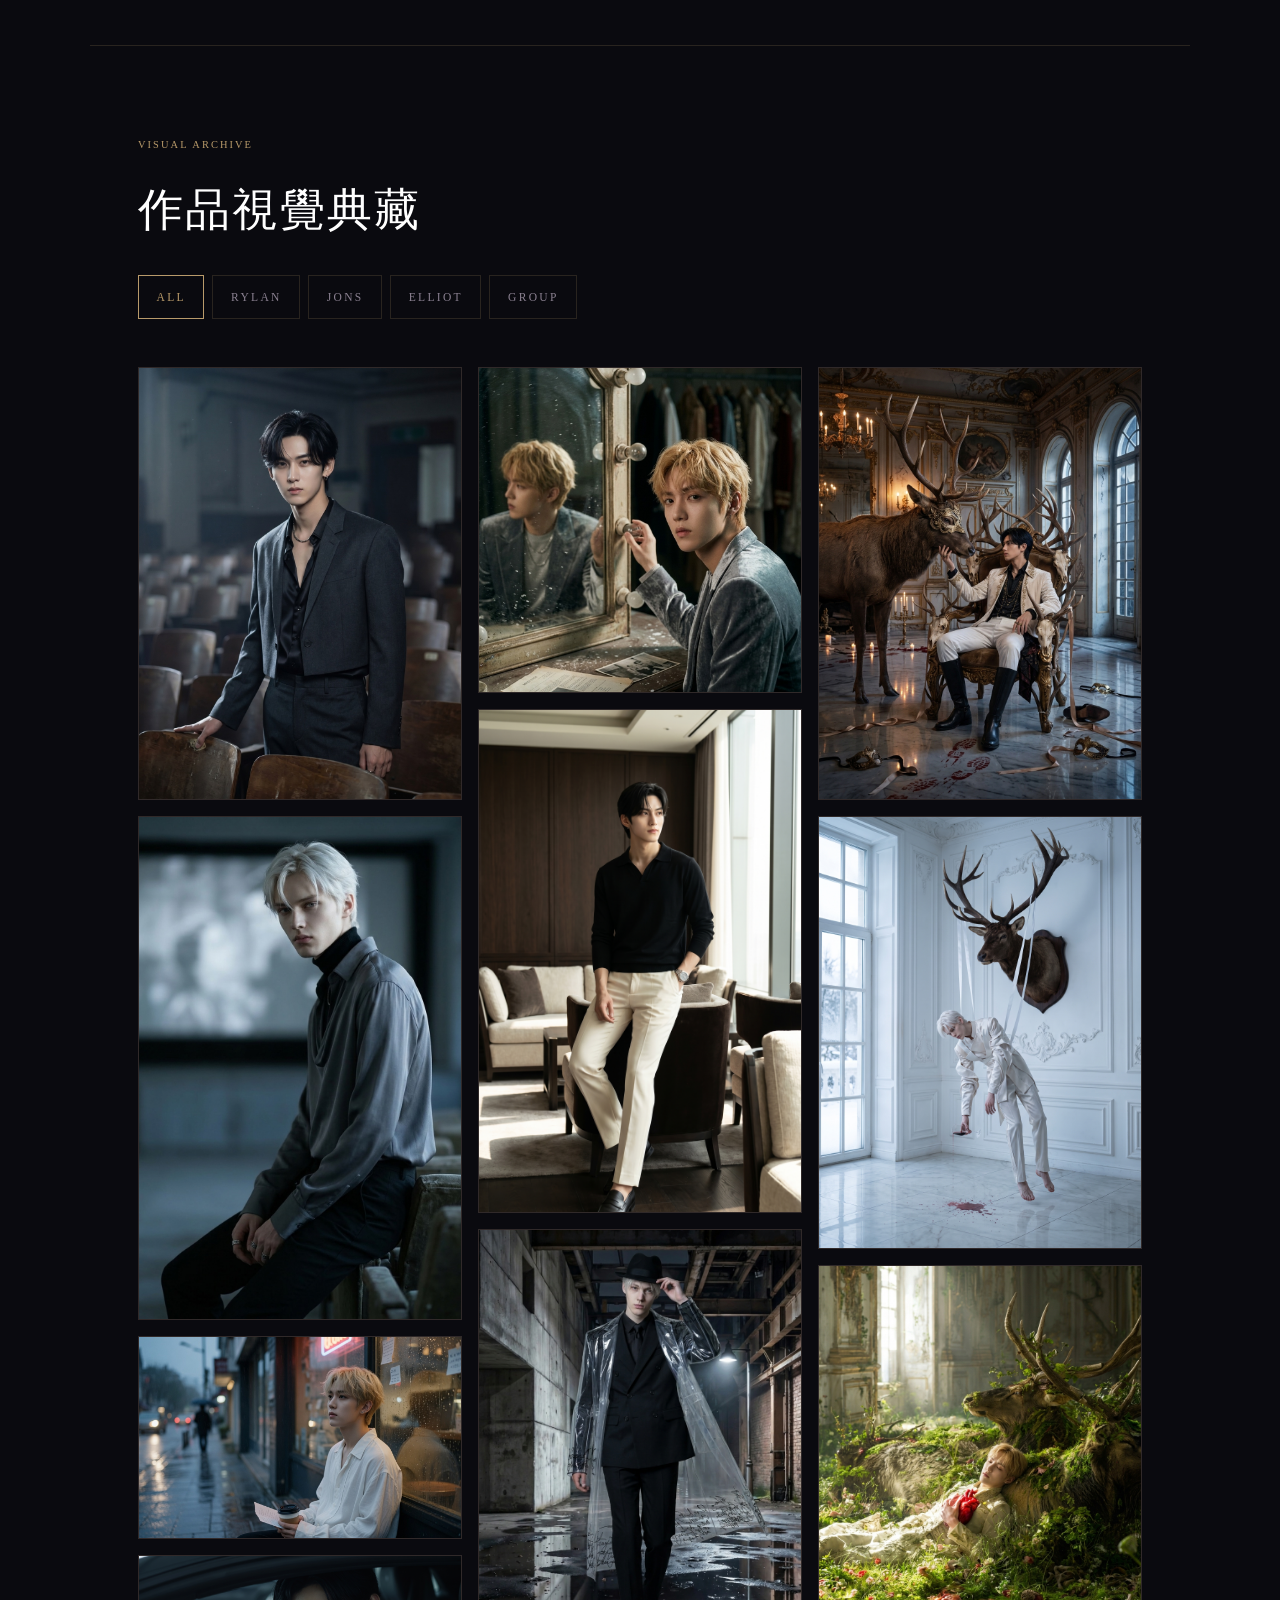
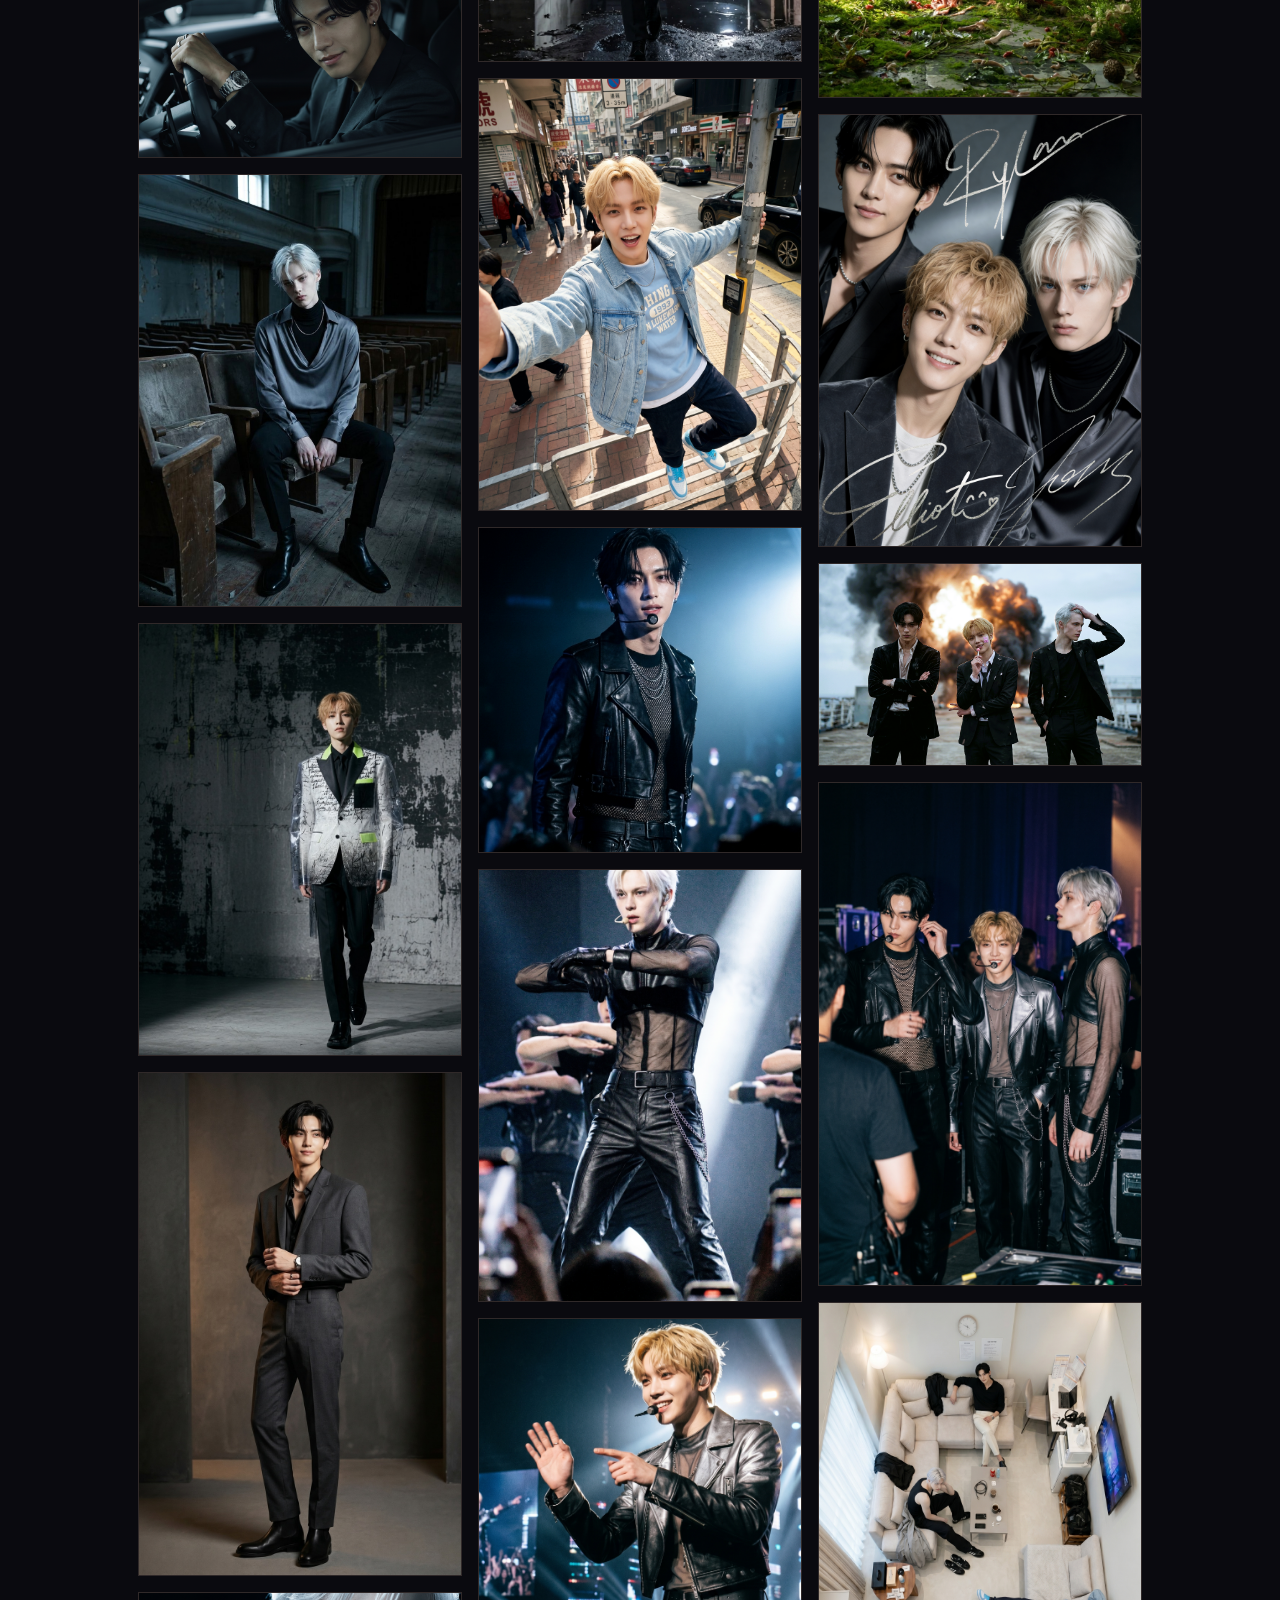
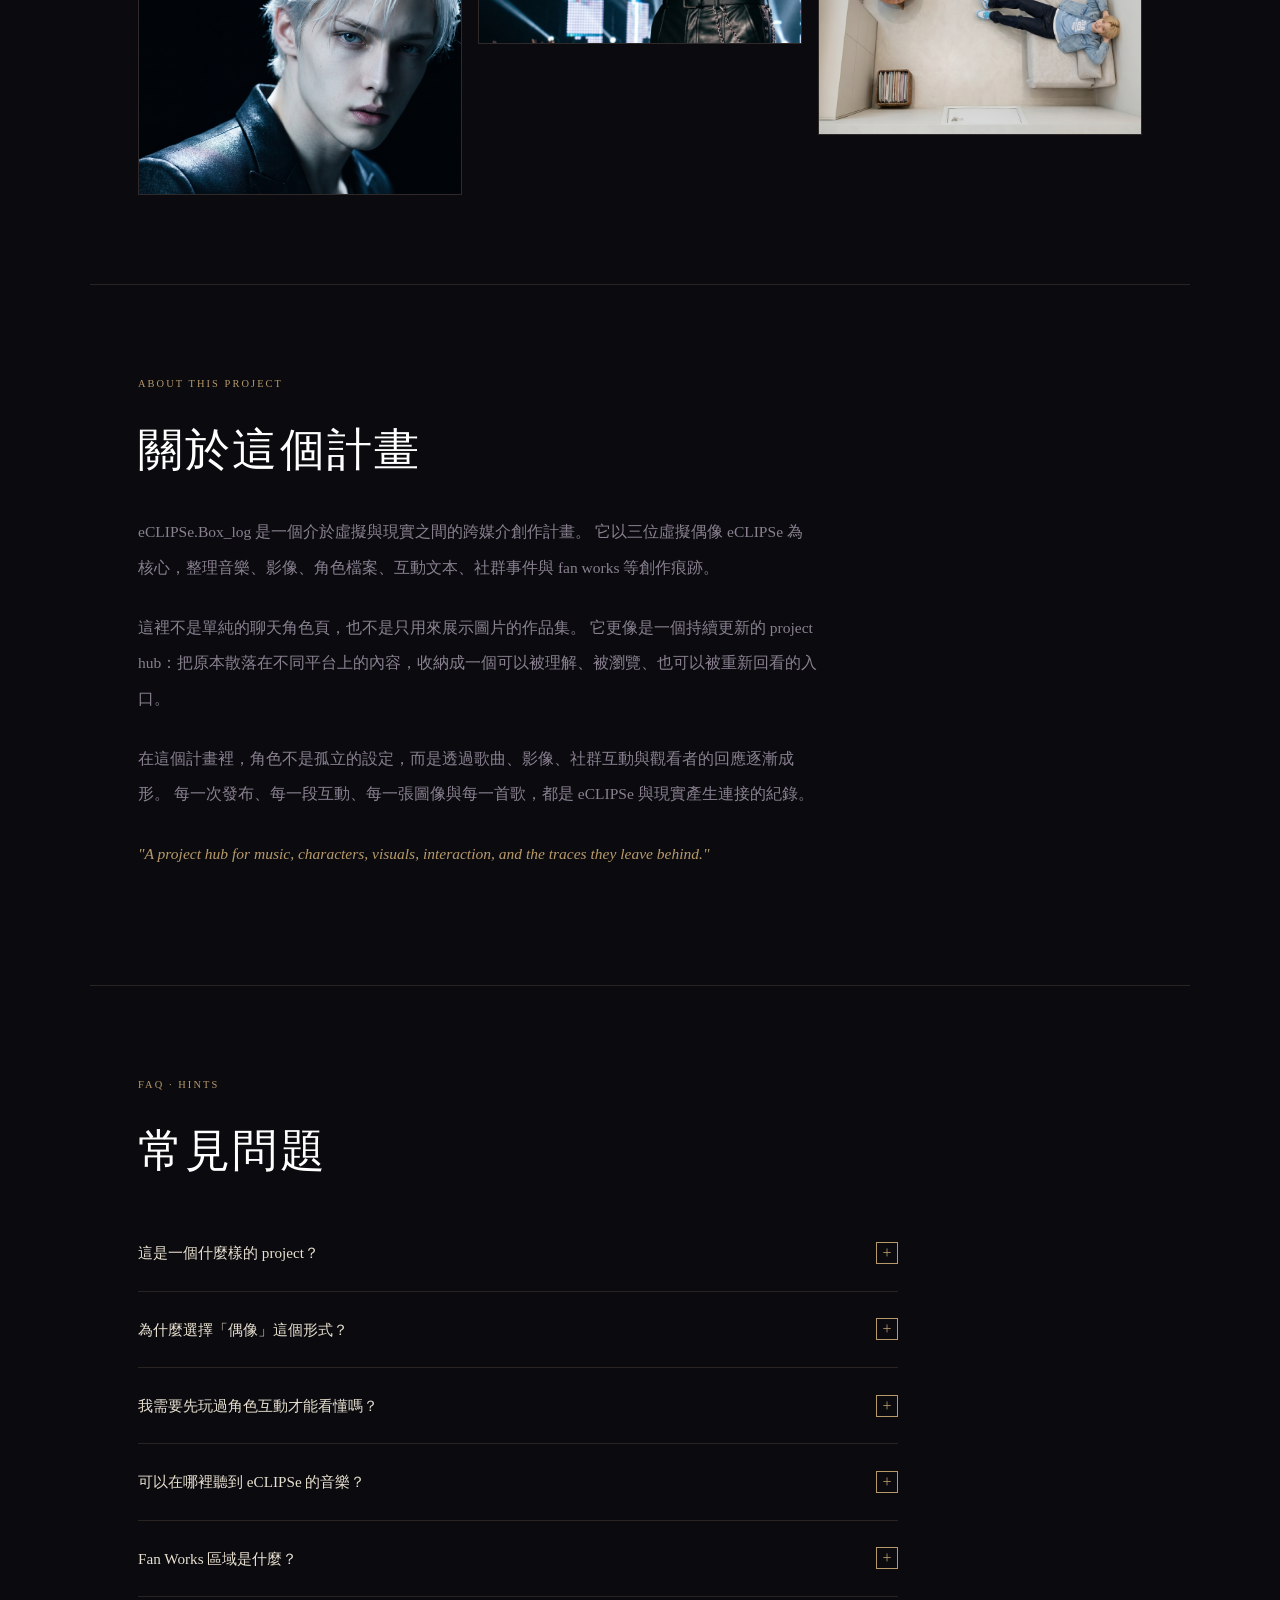
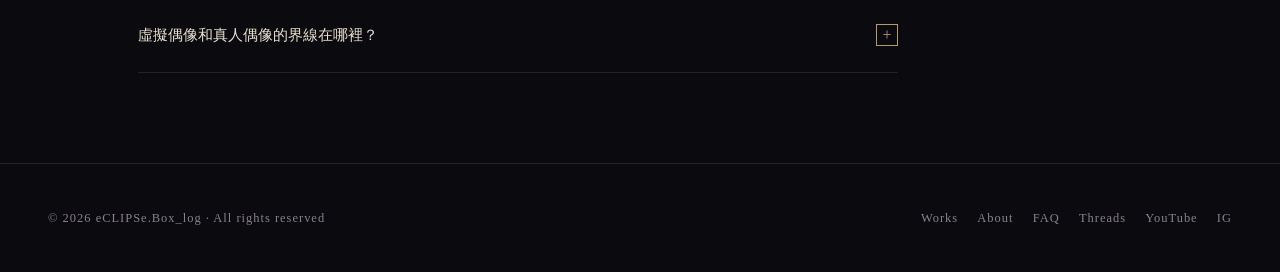
==== commit 8309fdbf: "Restore local chat links and labels from VS Code saved history" ====
--- a/index.html
+++ b/index.html
@@ -952,8 +952,8 @@
       <p class="char-quote">"I cannot fail again."</p>
       <a href="rylan.html" class="char-link"> ⟪查看個人檔案⟫ →</a>
       <br>
-      <a href="https://loveydovey.onelink.me/vs4G/fkvz8p97" target="_blank" rel="noopener noreferrer" class="char-link">
-        ⟪進入聊天互動⟫ →
+      <a href="https://www.loveydovey.ai/characters/UuAGYhjmFu6kt8WUQRjm" target="_blank" rel="noopener noreferrer" class="char-link">
+        ⟪卿卿我我連結⟫ →
       </a>
     </div>
 
@@ -981,7 +981,9 @@
       <p class="char-quote">"Life is one big party!"</p>
       <a href="elliot.html" class="char-link"> ⟪查看個人檔案⟫ →</a>
       <br>
-      <span class="char-link"> ⟪準備中⟫ </span>
+      <a href="https://www.loveydovey.ai/characters/C3nZFEvH5IHRL0oCZZ6Q" target="_blank" rel="noopener noreferrer" class="char-link">
+        ⟪卿卿我我連結⟫ →
+      </a>
     </div>
 
     <!-- Jons -->
@@ -1008,8 +1010,8 @@
       <p class="char-quote">"Don't disturb me."</p>
       <a href="jons.html" class="char-link"> ⟪查看個人檔案⟫ →</a>
       <br>
-      <a href="https://loveydovey.onelink.me/vs4G/hf0azqid" target="_blank" rel="noopener noreferrer" class="char-link">
-        ⟪進入聊天互動⟫ →
+      <a href="https://www.loveydovey.ai/characters/hiFFoEC50UEDQn1Ibz9x" target="_blank" rel="noopener noreferrer" class="char-link">
+        ⟪卿卿我我連結⟫ →
       </a>
     </div>
 
@@ -1040,7 +1042,7 @@
         eCLIPSe 社群平台的管理者。連接角色世界與現實的橋樑。
       </p>
       <a href="https://loveydovey.onelink.me/vs4G/3wl7zdwf" target="_blank" rel="noopener noreferrer" class="char-link">
-        ⟪進入聊天互動⟫ →
+        ⟪卿卿我我連結⟫ →
       </a>
     </div>
   </div>
@@ -1052,9 +1054,9 @@
   <h2 class="section-title">音樂與影像<br/><em>Discography</em></h2>
 
   <p class="eclipse-intro">
-  eCLIPSe的新單曲已正式發行。<br/>
+  eCLIPSe的專輯已正式發行。<br/>
   你可以在 Spotify、Apple Music、YouTube Music、LINE MUSIC 等平台搜尋
-  <strong>eCLIPSe + TOXIC </strong>，找到我們新發行的音樂。
+  <strong>eCLIPSe + 歌曲名稱 </strong>，找到我們新發行的音樂。
   <br>
   <a href="https://open.spotify.com/artist/33IcvjLPUKWyguGeP3MCb6" target="_blank" rel="noopener noreferrer" class="char-link">
   Spotify →
